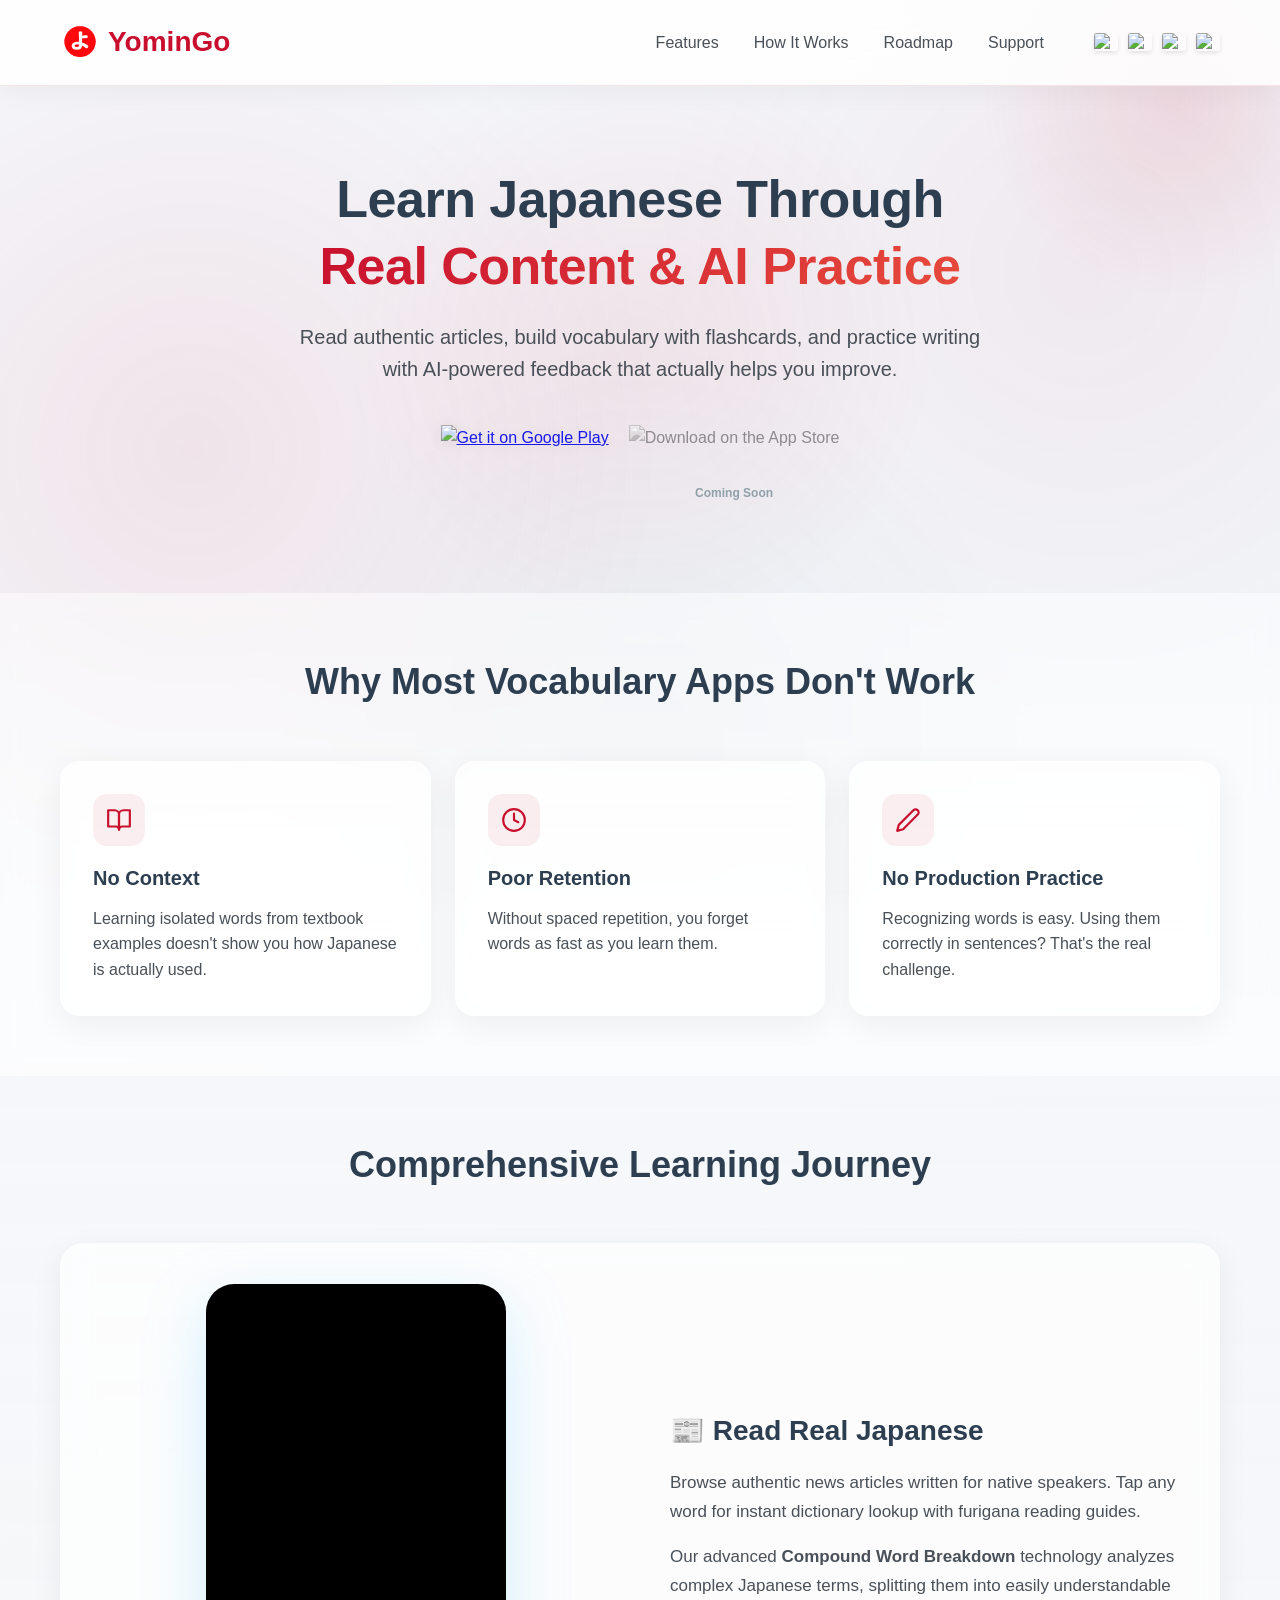
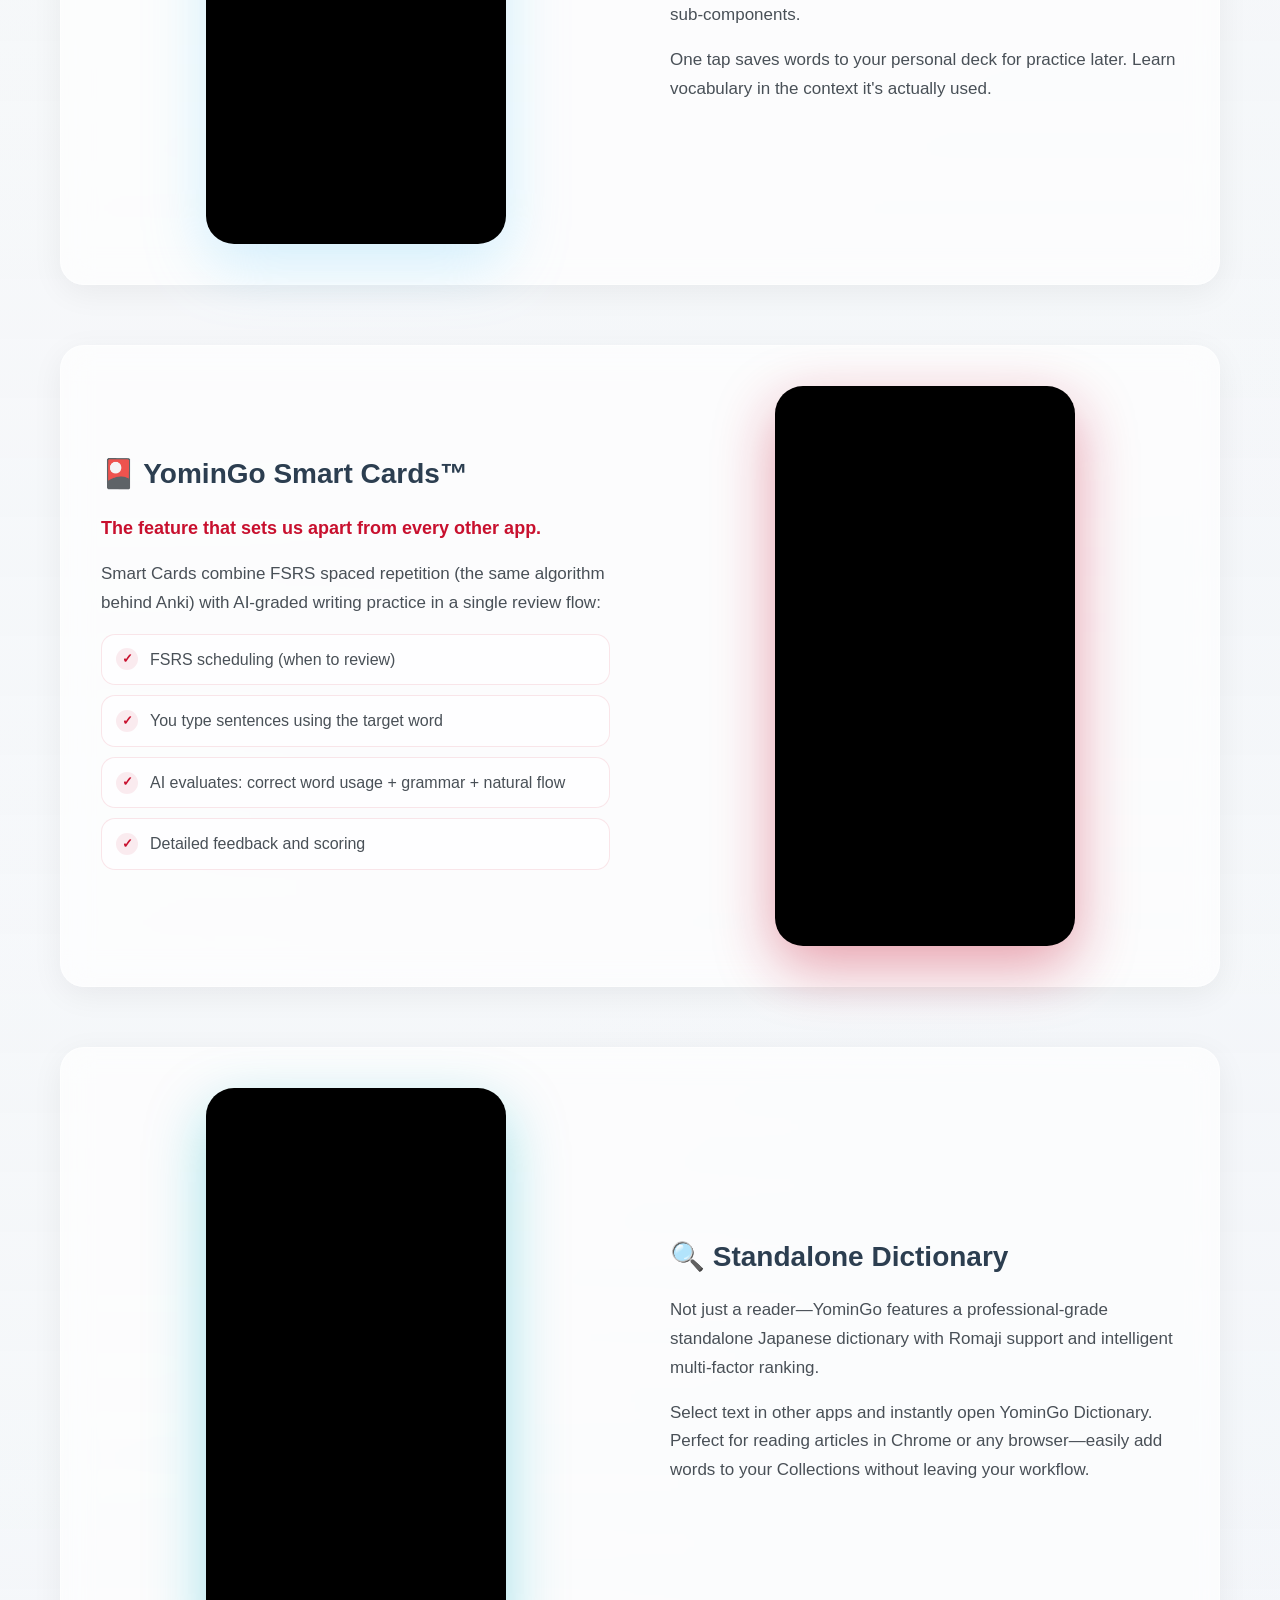
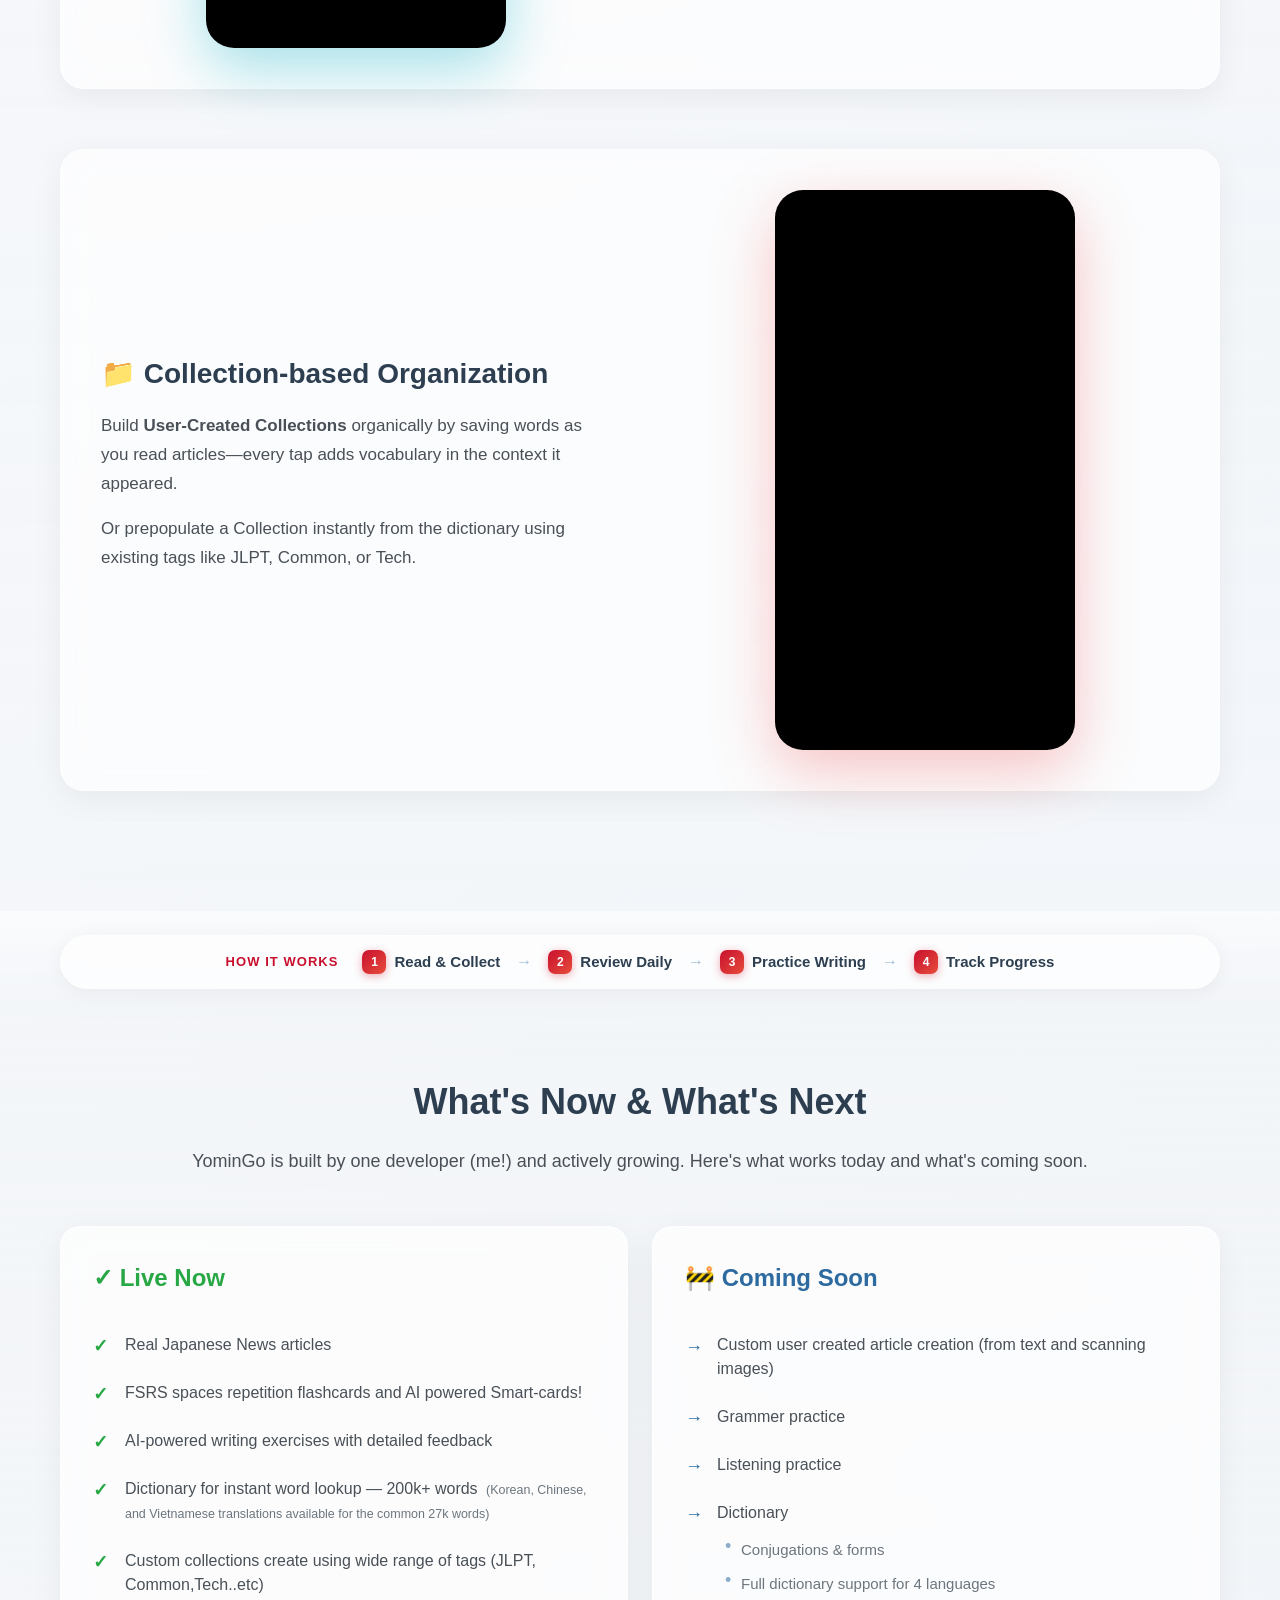
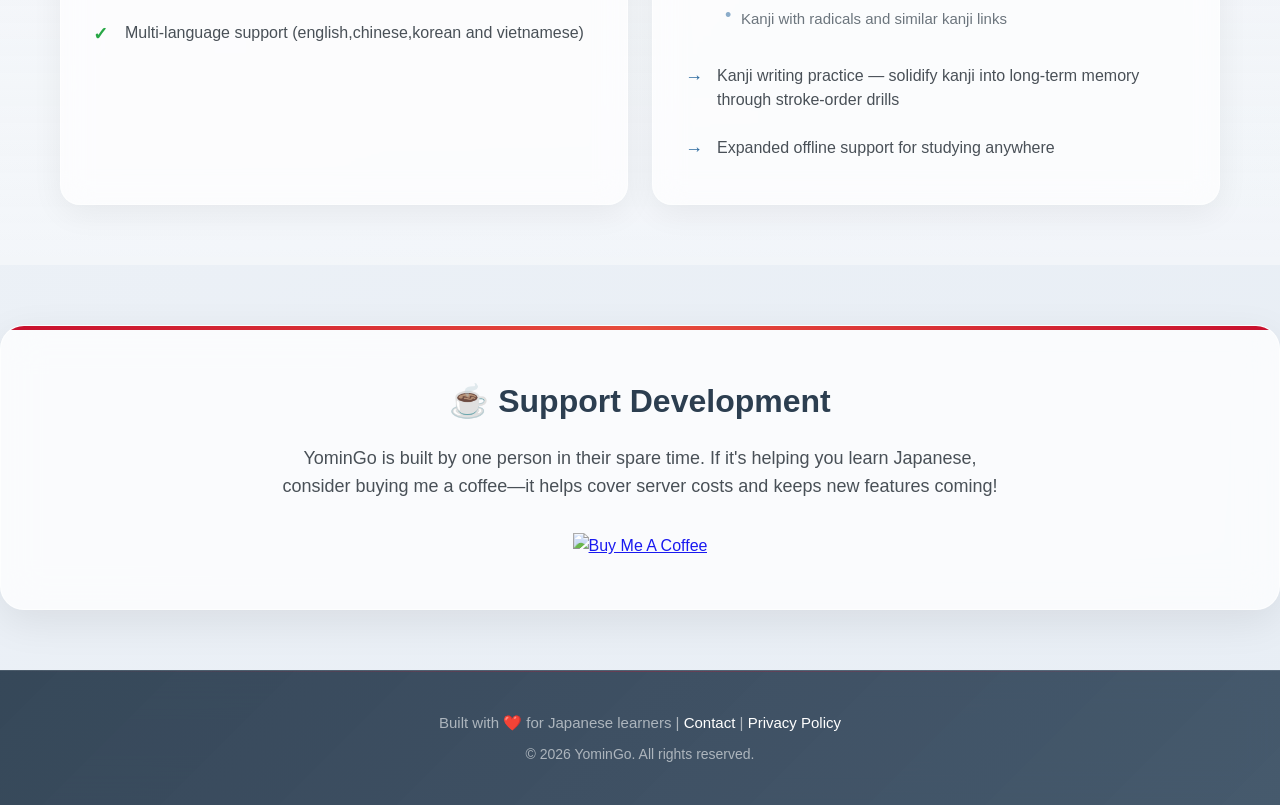
==== index.html @ 7153c64c "web site" ====
<!DOCTYPE html>
<html lang="en">

<head>
    <meta charset="UTF-8">
    <meta name="viewport" content="width=device-width, initial-scale=1.0">
    <title>YominGo - Learn Japanese Through Real Content & AI Practice</title>
    <link rel="stylesheet" href="styles.css">
</head>

<body>
    <!-- Header here -->
    <header>
        <div class="container">
            <div class="header-content">
                <div class="logo"><img src="assets/yomingo.png" alt="YominGo" class="logo-icon">YominGo</div>

                <!-- Mobile Menu Button -->
                <button class="mobile-menu-btn" aria-label="Toggle menu" onclick="toggleMobileMenu()">
                    <span class="hamburger-line"></span>
                    <span class="hamburger-line"></span>
                    <span class="hamburger-line"></span>
                </button>

                <ul class="nav-links" style="align-items: center;">
                    <li><a href="#features" data-i18n="nav_features">Features</a></li>
                    <li><a href="#how" data-i18n="nav_how">How It Works</a></li>
                    <li><a href="#roadmap" data-i18n="nav_roadmap">Roadmap</a></li>
                    <li><a href="#support" data-i18n="nav_support">Support</a></li>
                    <li class="lang-icons" style="display: flex; gap: 10px; align-items: center; margin-left: 15px;">
                        <img src="https://flagcdn.com/w40/us.png" alt="English" title="English" onclick="changeLanguage('en')" style="width: 24px; height: 18px; cursor: pointer; border-radius: 3px; box-shadow: 0 2px 4px rgba(0,0,0,0.1); transition: transform 0.2s;" onmouseover="this.style.transform='scale(1.1)'" onmouseout="this.style.transform='scale(1)'">
                        <img src="https://flagcdn.com/w40/kr.png" alt="Korean" title="한국어" onclick="changeLanguage('ko')" style="width: 24px; height: 18px; cursor: pointer; border-radius: 3px; box-shadow: 0 2px 4px rgba(0,0,0,0.1); transition: transform 0.2s;" onmouseover="this.style.transform='scale(1.1)'" onmouseout="this.style.transform='scale(1)'">
                        <img src="https://flagcdn.com/w40/cn.png" alt="Chinese" title="中文" onclick="changeLanguage('zh')" style="width: 24px; height: 18px; cursor: pointer; border-radius: 3px; box-shadow: 0 2px 4px rgba(0,0,0,0.1); transition: transform 0.2s;" onmouseover="this.style.transform='scale(1.1)'" onmouseout="this.style.transform='scale(1)'">
                        <img src="https://flagcdn.com/w40/vn.png" alt="Vietnamese" title="Tiếng Việt" onclick="changeLanguage('vi')" style="width: 24px; height: 18px; cursor: pointer; border-radius: 3px; box-shadow: 0 2px 4px rgba(0,0,0,0.1); transition: transform 0.2s;" onmouseover="this.style.transform='scale(1.1)'" onmouseout="this.style.transform='scale(1)'">
                    </li>
                </ul>
            </div>
        </div>
    </header>

    <!-- Hero Section -->
    <section class="hero">
        <div class="container">
            <h1 data-i18n="hero_title">Learn Japanese Through<br><span class="highlight">Real Content & AI Practice</span></h1>
            <p data-i18n="hero_subtitle">Read authentic articles, build vocabulary with flashcards, and practice writing with AI-powered feedback
                that actually helps you improve.</p>

            <div class="cta-buttons">
                <a href="#" target="_blank">
                    <img src="https://upload.wikimedia.org/wikipedia/commons/7/78/Google_Play_Store_badge_EN.svg"
                        alt="Get it on Google Play" class="store-badge">
                </a>
                <div
                    style="display: flex; flex-direction: column; align-items: center; opacity: 0.6; cursor: not-allowed;">
                    <img src="https://developer.apple.com/assets/elements/badges/download-on-the-app-store.svg"
                        alt="Download on the App Store" class="store-badge"
                        style="pointer-events: none; filter: grayscale(100%); margin-bottom: 4px;">
                    <span style="font-size: 12px; font-weight: 600; color: #546e7a;" data-i18n="coming_soon">Coming Soon</span>
                </div>
            </div>
        </div>
    </section>

    <!-- Problem Section -->
    <section class="problem-section">
        <div class="container">
            <h2 data-i18n="problem_title">Why Most Vocabulary Apps Don't Work</h2>
            <div class="problem-cards">
                <div class="problem-card">
                    <div class="icon">
                        <!-- Open book -->
                        <svg xmlns="http://www.w3.org/2000/svg" viewBox="0 0 24 24" fill="none" stroke="currentColor" stroke-width="2" stroke-linecap="round" stroke-linejoin="round">
                            <path d="M2 3h6a4 4 0 0 1 4 4v14a3 3 0 0 0-3-3H2z"/>
                            <path d="M22 3h-6a4 4 0 0 0-4 4v14a3 3 0 0 1 3-3h7z"/>
                        </svg>
                    </div>
                    <h3 data-i18n="prob_context_title">No Context</h3>
                    <p data-i18n="prob_context_desc">Learning isolated words from textbook examples doesn't show you how Japanese is actually used.
                    </p>
                </div>
                <div class="problem-card">
                    <div class="icon">
                        <!-- Clock -->
                        <svg xmlns="http://www.w3.org/2000/svg" viewBox="0 0 24 24" fill="none" stroke="currentColor" stroke-width="2" stroke-linecap="round" stroke-linejoin="round">
                            <circle cx="12" cy="12" r="10"/>
                            <polyline points="12 6 12 12 16 14"/>
                        </svg>
                    </div>
                    <h3 data-i18n="prob_retention_title">Poor Retention</h3>
                    <p data-i18n="prob_retention_desc">Without spaced repetition, you forget words as fast as you learn them.</p>
                </div>
                <div class="problem-card">
                    <div class="icon">
                        <!-- Pencil -->
                        <svg xmlns="http://www.w3.org/2000/svg" viewBox="0 0 24 24" fill="none" stroke="currentColor" stroke-width="2" stroke-linecap="round" stroke-linejoin="round">
                            <path d="M17 3a2.828 2.828 0 1 1 4 4L7.5 20.5 2 22l1.5-5.5L17 3z"/>
                        </svg>
                    </div>
                    <h3 data-i18n="prob_practice_title">No Production Practice</h3>
                    <p data-i18n="prob_practice_desc">Recognizing words is easy. Using them correctly in sentences? That's the real challenge.</p>
                </div>
            </div>
        </div>
    </section>

    <!-- Features Section -->
    <section class="features" id="features">
        <div class="container">
            <h2 data-i18n="journey_title">Comprehensive Learning Journey</h2>

            <div class="feature-item">
                <div class="feature-content">
                    <h3 data-i18n="feat_read_title">Read Real Japanese</h3>
                    <p data-i18n="feat_read_p1">Browse authentic news articles written for native speakers. Tap any word for instant dictionary
                        lookup with furigana reading guides.</p>
                    <p data-i18n="feat_read_p2">Our advanced <strong>Compound Word Breakdown</strong> technology analyzes complex Japanese terms,
                        splitting them into easily understandable sub-components.</p>
                    <p data-i18n="feat_read_p3">One tap saves words to your personal deck for practice later. Learn vocabulary in the context
                        it's actually used.</p>
                </div>
                <div class="feature-visual feature-video read">
                    <video loop muted playsinline preload="metadata"
                        aria-label="Article reader with word lookup">
                        <source src="assets/article_screen.mp4" type="video/mp4">
                    </video>
                </div>
            </div>

            <div class="feature-item">
                <div class="feature-content">
                    <h3 data-i18n="smart_title">🎴 YominGo Smart Cards™</h3>
                    <p class="smart-tagline" data-i18n="smart_tagline">The feature that sets us apart from every other app.</p>
                    <p data-i18n="smart_intro">Smart Cards combine FSRS spaced repetition with AI-graded writing practice in a single review flow:</p>
                    <ul class="smart-bullets">
                        <li data-i18n="smart_step1">FSRS scheduling (when to review)</li>
                        <li data-i18n="smart_step2">You type sentences using the target word</li>
                        <li data-i18n="smart_step3">AI evaluates: correct word usage + grammar + natural flow</li>
                        <li data-i18n="smart_step4">Detailed feedback and scoring</li>
                    </ul>
                </div>
                <div class="feature-visual feature-video smart">
                    <video loop muted playsinline preload="metadata"
                        aria-label="Smart Cards AI evaluation">
                        <source src="assets/smart-cards.mp4" type="video/mp4">
                    </video>
                </div>
            </div>

            <div class="feature-item">
                <div class="feature-content">
                    <h3 data-i18n="feat_dict_title">Standalone Dictionary</h3>
                    <p data-i18n="feat_dict_p1">Not just a reader—YominGo features a professional-grade standalone Japanese dictionary with
                        Romaji support and intelligent multi-factor ranking.</p>
                    <p data-i18n="feat_dict_p2">Select text in other apps and instantly open YominGo Dictionary. Perfect for reading articles in Chrome or any browser—easily add words to your Collections without leaving your workflow.</p>
                </div>
                <div class="feature-visual feature-video dict">
                    <video loop muted playsinline preload="metadata"
                        aria-label="Standalone dictionary in action">
                        <source src="assets/dictionary.mp4" type="video/mp4">
                    </video>
                </div>
            </div>

            <div class="feature-item">
                <div class="feature-content">
                    <h3 data-i18n="feat_coll_title">Collection-based Organization</h3>
                    <p data-i18n="feat_coll_p1">Build <strong>User-Created Collections</strong> organically by saving words as you read articles—every tap adds vocabulary in the context it appeared.</p>
                    <p data-i18n="feat_coll_p2">Or prepopulate a Collection instantly from the dictionary using existing tags like JLPT, Common, or Tech.</p>
                </div>
                <div class="feature-visual feature-video coll">
                    <video loop muted playsinline preload="metadata"
                        aria-label="Building user collections">
                        <source src="assets/collection.mp4" type="video/mp4">
                    </video>
                </div>
            </div>
        </div>
    </section>

    <!-- How It Works -->
    <section class="how-it-works" id="how">
        <div class="container">
            <div class="steps-strip">
                <span class="strip-label" data-i18n="how_title">How It Works</span>
                <div class="step-strip-item">
                    <span class="step-num">1</span>
                    <span data-i18n="step1_title">Read & Collect</span>
                </div>
                <span class="step-arrow">→</span>
                <div class="step-strip-item">
                    <span class="step-num">2</span>
                    <span data-i18n="step2_title">Review Daily</span>
                </div>
                <span class="step-arrow">→</span>
                <div class="step-strip-item">
                    <span class="step-num">3</span>
                    <span data-i18n="step3_title">Practice Writing</span>
                </div>
                <span class="step-arrow">→</span>
                <div class="step-strip-item">
                    <span class="step-num">4</span>
                    <span data-i18n="step4_title">Track Progress</span>
                </div>
            </div>
        </div>
    </section>

    <!-- Roadmap -->
    <section class="roadmap" id="roadmap">
        <div class="container">
            <h2 data-i18n="road_title">What's Now & What's Next</h2>
            <p class="roadmap-intro" data-i18n="road_subtitle">YominGo is built by one developer (me!) and actively growing. Here's what works
                today and what's coming soon.</p>

            <div class="roadmap-grid">
                <div class="roadmap-column live">
                    <h3 data-i18n="live_now">✓ Live Now</h3>
                    <ul class="roadmap-list">
                        <li data-i18n="live_1">Real Japanese News articles</li>
                        <li data-i18n="live_2">FSRS spaces repetition flashcards and AI powered Smart-cards!</li>
                        <li data-i18n="live_3">AI-powered writing exercises with detailed feedback</li>
                        <li data-i18n="live_4">Dictionary for instant word lookup — 200k+ words <small class="dict-note">(Korean, Chinese, and Vietnamese translations available for the common 27k words)</small></li>
                        <li data-i18n="live_5">Custom collections create using wide range of tags (JLPT, Common,Tech..etc)</li>
                        <li data-i18n="live_6">Multi-language support (english,chinese,korean and vietnamese)</li>
                    </ul>
                </div>

                <div class="roadmap-column soon">
                    <h3 data-i18n="coming_soon_col">🚧 Coming Soon</h3>
                    <ul class="roadmap-list">
                        <li data-i18n="soon_2">Custom user created article creation (from text and scanning images)</li>
                        <li data-i18n="soon_3">Grammer practice</li>
                        <li data-i18n="soon_4">Listening practice</li>
                        <li>
                            <span data-i18n="soon_dict_title">Dictionary</span>
                            <ul class="roadmap-sublist">
                                <li data-i18n="soon_dict_1">Conjugations &amp; forms</li>
                                <li data-i18n="soon_dict_2">Full dictionary support for 4 languages</li>
                                <li data-i18n="soon_dict_3">Kanji with radicals and similar kanji links</li>
                            </ul>
                        </li>
                        <li data-i18n="soon_kanji">Kanji writing practice — solidify kanji into long-term memory through stroke-order drills</li>
                        <li data-i18n="soon_1">Expanded offline support for studying anywhere</li>
                    </ul>
                </div>
            </div>
        </div>
    </section>

    <!-- Support Section -->
    <section class="support" id="support">
        <div class="container">
            <h2 data-i18n="support_title">Support Development</h2>
            <p data-i18n="support_desc">YominGo is built by one person in their spare time. If it's helping you learn Japanese,<br>consider
                buying me a coffee—it helps cover server costs and keeps new features coming!</p>
            <a href="https://buymeacoffee.com/yomingo" target="_blank"
                style="display: inline-block; opacity: 0.9; transition: opacity 0.2s;"
                onmouseover="this.style.opacity='1';"
                onmouseout="this.style.opacity='0.9';">
                <img src="https://cdn.buymeacoffee.com/buttons/v2/default-yellow.png" alt="Buy Me A Coffee"
                    style="height: 50px !important; width: auto !important;">
            </a>
        </div>
    </section>

    <!-- Footer -->
    <footer>
        <div class="container">
            <p><span data-i18n="footer_built">Built for Japanese learners</span> | <a href="mailto:yomingo.labs@gmail.com" data-i18n="footer_contact">Contact</a> | <a
                    href="privacy.html" data-i18n="footer_privacy">Privacy Policy</a></p>
            <p style="margin-top: 8px; font-size: 14px;">© 2026 YominGo. All rights reserved.</p>
        </div>
    </footer>

    <script src="script.js"></script>
    <script src="lang.js"></script>
</body>

</html>
---- styles.css ----
* {
            margin: 0;
            padding: 0;
            box-sizing: border-box;
        }
        
        body {
            font-family: 'Inter', -apple-system, BlinkMacSystemFont, 'Segoe UI', Roboto, Oxygen, Ubuntu, Cantarell, sans-serif;
            line-height: 1.6;
            color: #2c3e50;
            background: linear-gradient(135deg, #f5f7fa 0%, #e8eef5 100%);
            overflow-x: hidden;
        }
        
        /* Modern Glassmorphism Background */
        body::before {
            content: '';
            position: fixed;
            top: 0;
            left: 0;
            width: 100%;
            height: 100%;
            background:
                radial-gradient(circle at 15% 50%, rgba(200, 16, 46, 0.08) 0%, transparent 40%),
                radial-gradient(circle at 85% 30%, rgba(200, 16, 46, 0.05) 0%, transparent 35%),
                radial-gradient(circle at 50% 80%, rgba(44, 62, 80, 0.05) 0%, transparent 40%);
            z-index: -1;
            pointer-events: none;
        }

        /* Floating orbs for modern effect */
        body::after {
            content: '';
            position: fixed;
            width: 400px;
            height: 400px;
            background: radial-gradient(circle, rgba(200, 16, 46, 0.1) 0%, transparent 70%);
            border-radius: 50%;
            top: -100px;
            right: -100px;
            z-index: -1;
            animation: float 8s ease-in-out infinite;
        }

        @keyframes float {
            0%, 100% { transform: translate(0, 0) scale(1); }
            50% { transform: translate(-30px, 30px) scale(1.1); }
        }
        
        .container {
            max-width: 1200px;
            margin: 0 auto;
            padding: 0 20px;
            position: relative;
            z-index: 1;
        }
        
        /* Header - Modern Glassmorphism */
        header {
            padding: 20px 0;
            background: rgba(255, 255, 255, 0.85);
            backdrop-filter: blur(20px);
            -webkit-backdrop-filter: blur(20px);
            border-bottom: 1px solid rgba(200, 16, 46, 0.1);
            position: sticky;
            top: 0;
            z-index: 100;
            box-shadow: 0 4px 30px rgba(0, 0, 0, 0.05);
        }
        
        .header-content {
            display: flex;
            justify-content: space-between;
            align-items: center;
        }
        
        .logo {
            font-size: 28px;
            font-weight: 700;
            color: #c8102e; /* Japanese-inspired deep red */
            position: relative;
            display: flex;
            align-items: center;
            gap: 8px;
        }

        .logo-icon {
            height: 40px;
            width: auto;
            display: block;
            object-fit: contain;
        }
        
        .nav-links {
            display: flex;
            gap: 35px;
            list-style: none;
        }

        /* Mobile Menu Button */
        .mobile-menu-btn {
            display: none;
            flex-direction: column;
            justify-content: space-between;
            width: 30px;
            height: 24px;
            background: none;
            border: none;
            cursor: pointer;
            padding: 0;
            z-index: 101;
        }

        .hamburger-line {
            width: 100%;
            height: 2px;
            background: linear-gradient(90deg, #2c3e50, #c8102e);
            transition: all 0.3s ease;
            transform-origin: center;
            border-radius: 2px;
        }

        .mobile-menu-btn:hover .hamburger-line {
            background: linear-gradient(90deg, #c8102e, #e74c3c);
        }

        /* Mobile menu button active state (X animation) */
        .mobile-menu-btn.active .hamburger-line:nth-child(1) {
            transform: rotate(45deg) translate(5px, 6px);
        }

        .mobile-menu-btn.active .hamburger-line:nth-child(2) {
            opacity: 0;
        }

        .mobile-menu-btn.active .hamburger-line:nth-child(3) {
            transform: rotate(-45deg) translate(5px, -6px);
        }
        
        .nav-links a {
            text-decoration: none;
            color: #495057;
            font-weight: 500;
            transition: all 0.3s ease;
            position: relative;
        }

        .nav-links a::after {
            content: '';
            position: absolute;
            bottom: -4px;
            left: 0;
            width: 0;
            height: 2px;
            background: linear-gradient(90deg, #c8102e, #e74c3c);
            transition: width 0.3s ease;
        }

        .nav-links a:hover {
            color: #c8102e;
        }

        .nav-links a:hover::after {
            width: 100%;
        }
        
        /* Hero Section - Modern Glassmorphism */
        .hero {
            padding: 80px 0 60px;
            text-align: center;
            position: relative;
        }

        .hero::before {
            content: '';
            position: absolute;
            top: 50%;
            left: 50%;
            transform: translate(-50%, -50%);
            width: 600px;
            height: 600px;
            background: radial-gradient(circle, rgba(200, 16, 46, 0.08) 0%, transparent 70%);
            border-radius: 50%;
            z-index: -1;
            animation: pulse 4s ease-in-out infinite;
        }

        @keyframes pulse {
            0%, 100% { transform: translate(-50%, -50%) scale(1); opacity: 0.5; }
            50% { transform: translate(-50%, -50%) scale(1.1); opacity: 0.8; }
        }

        .hero h1 {
            font-size: 52px;
            margin-bottom: 20px;
            color: #2c3e50;
            line-height: 1.3;
            font-weight: 700;
            letter-spacing: -0.5px;
        }

        .hero .highlight {
            background: linear-gradient(135deg, #c8102e 0%, #e74c3c 100%);
            -webkit-background-clip: text;
            -webkit-text-fill-color: transparent;
            background-clip: text;
            font-weight: 700;
            position: relative;
            display: inline-block;
        }

        .hero .highlight::before {
            content: '';
            position: absolute;
            bottom: -5px;
            left: 0;
            width: 100%;
            height: 3px;
            background: linear-gradient(90deg, #c8102e, #e74c3c, #c8102e);
            border-radius: 2px;
            transform: scaleX(0);
            transition: transform 0.3s ease;
        }

        .hero:hover .highlight::before {
            transform: scaleX(1);
        }

        .hero p {
            font-size: 20px;
            color: #495057;
            margin-bottom: 40px;
            max-width: 700px;
            margin-left: auto;
            margin-right: auto;
            line-height: 1.6;
        }

        .cta-buttons {
            display: flex;
            gap: 20px;
            justify-content: center;
            flex-wrap: wrap;
            margin-bottom: 30px;
        }

        .store-badge {
            height: 55px;
            cursor: pointer;
            opacity: 0.9;
            transition: all 0.3s ease;
            filter: drop-shadow(0 2px 8px rgba(0, 0, 0, 0.1));
            position: relative;
        }

        .store-badge::before {
            content: '';
            position: absolute;
            top: -5px;
            left: -5px;
            right: -5px;
            bottom: -5px;
            border-radius: 12px;
            background: linear-gradient(135deg, rgba(200, 16, 46, 0.1), transparent);
            opacity: 0;
            transition: opacity 0.3s ease;
        }

        .store-badge:hover {
            opacity: 1;
            transform: translateY(-4px);
            filter: drop-shadow(0 8px 20px rgba(200, 16, 46, 0.2));
        }

        .store-badge:hover::before {
            opacity: 1;
        }
        
        /* Modern Glass Card Style */
        .glass-card {
            background: rgba(255, 255, 255, 0.7);
            backdrop-filter: blur(10px);
            -webkit-backdrop-filter: blur(10px);
            border: 1px solid rgba(255, 255, 255, 0.3);
            border-radius: 16px;
            padding: 40px;
            transition: all 0.3s ease;
            box-shadow: 0 8px 32px rgba(0, 0, 0, 0.08);
        }

        .glass-card:hover {
            background: rgba(255, 255, 255, 0.85);
            border-color: rgba(200, 16, 46, 0.2);
            transform: translateY(-4px);
            box-shadow: 0 12px 40px rgba(200, 16, 46, 0.15);
        }

        /* Problem Section - Modern Glassmorphism */
        .problem-section {
            padding: 60px 0;
            background: linear-gradient(180deg, rgba(255, 255, 255, 0.5) 0%, rgba(255, 255, 255, 0.7) 100%);
            backdrop-filter: blur(10px);
        }

        .problem-section h2 {
            text-align: center;
            font-size: 36px;
            margin-bottom: 50px;
            color: #2c3e50;
            font-weight: 700;
        }

        .problem-cards {
            display: grid;
            grid-template-columns: repeat(auto-fit, minmax(300px, 1fr));
            gap: 24px;
        }

        .problem-card {
            background: rgba(255, 255, 255, 0.6);
            backdrop-filter: blur(15px);
            -webkit-backdrop-filter: blur(15px);
            border: 1px solid rgba(255, 255, 255, 0.4);
            border-radius: 20px;
            padding: 32px;
            transition: all 0.3s ease;
            box-shadow: 0 8px 32px rgba(0, 0, 0, 0.06);
            position: relative;
            overflow: hidden;
        }

        .problem-card::before {
            content: '';
            position: absolute;
            top: 0;
            left: 0;
            right: 0;
            height: 3px;
            background: linear-gradient(90deg, #c8102e, #e74c3c, #c8102e);
            opacity: 0;
            transition: opacity 0.3s ease;
        }

        .problem-card:hover {
            background: rgba(255, 255, 255, 0.8);
            border-color: rgba(200, 16, 46, 0.3);
            transform: translateY(-8px) scale(1.02);
            box-shadow: 0 20px 60px rgba(200, 16, 46, 0.2);
        }

        .problem-card:hover::before {
            opacity: 1;
        }

        .problem-card .icon {
            width: 52px;
            height: 52px;
            margin-bottom: 16px;
            display: flex;
            align-items: center;
            justify-content: center;
            background: rgba(200, 16, 46, 0.07);
            border-radius: 14px;
            transition: all 0.3s ease;
        }

        .problem-card .icon svg {
            width: 26px;
            height: 26px;
            color: #c8102e;
        }

        .problem-card:hover .icon {
            transform: scale(1.1) rotate(5deg);
            background: rgba(200, 16, 46, 0.13);
        }
        
        .problem-card h3 {
            font-size: 20px;
            margin-bottom: 12px;
            color: #2c3e50;
            font-weight: 600;
        }

        .problem-card p {
            color: #495057;
            line-height: 1.6;
            font-size: 16px;
        }
        
        /* Features Section - Modern Glassmorphism */
        .features {
            padding: 60px 0;
            background: linear-gradient(180deg, rgba(248, 249, 250, 0.6) 0%, rgba(255, 255, 255, 0.4) 100%);
        }

        .features h2 {
            text-align: center;
            font-size: 36px;
            margin-bottom: 50px;
            color: #2c3e50;
            font-weight: 700;
        }

        .feature-item {
            display: grid;
            grid-template-columns: 1fr 1fr;
            gap: 60px;
            margin-bottom: 60px;
            align-items: center;
            background: rgba(255, 255, 255, 0.65);
            backdrop-filter: blur(15px);
            -webkit-backdrop-filter: blur(15px);
            border: 1px solid rgba(255, 255, 255, 0.5);
            border-radius: 24px;
            padding: 40px;
            transition: all 0.4s ease;
            box-shadow: 0 8px 32px rgba(0, 0, 0, 0.06);
        }

        .feature-item:hover {
            background: rgba(255, 255, 255, 0.85);
            border-color: rgba(200, 16, 46, 0.2);
            transform: translateY(-6px);
            box-shadow: 0 16px 48px rgba(200, 16, 46, 0.15);
        }

        .smart-tagline {
            font-size: 18px !important;
            font-weight: 600;
            color: #c8102e !important;
            margin-bottom: 16px !important;
        }

        .smart-bullets {
            list-style: none;
            margin: 16px 0 0 0;
            padding: 0;
        }

        .smart-bullets li {
            position: relative;
            padding: 12px 16px 12px 48px;
            margin-bottom: 10px;
            background: rgba(255, 255, 255, 0.6);
            border: 1px solid rgba(200, 16, 46, 0.1);
            border-radius: 14px;
            color: #495057;
            font-size: 16px;
            line-height: 1.6;
            transition: transform 0.2s ease, box-shadow 0.2s ease, border-color 0.2s ease;
        }

        .smart-bullets li::before {
            content: '✓';
            position: absolute;
            left: 14px;
            top: 50%;
            transform: translateY(-50%);
            width: 22px;
            height: 22px;
            background: rgba(200, 16, 46, 0.08);
            border-radius: 50%;
            color: #c8102e;
            font-size: 13px;
            font-weight: 700;
            display: flex;
            align-items: center;
            justify-content: center;
        }

        .smart-bullets li:hover {
            transform: translateX(2px);
            border-color: rgba(200, 16, 46, 0.2);
            box-shadow: 0 4px 12px rgba(0, 0, 0, 0.04);
        }

        .feature-item:nth-child(even) .feature-content {
            order: 2;
        }

        .feature-item:nth-child(even) .feature-visual {
            order: 1;
        }

        .feature-content h3 {
            font-size: 28px;
            margin-bottom: 16px;
            color: #2c3e50;
            font-weight: 700;
        }

        .feature-content p {
            color: #495057;
            font-size: 17px;
            line-height: 1.7;
            margin-bottom: 16px;
        }

        .feature-visual {
            background: linear-gradient(135deg, rgba(200, 16, 46, 0.05) 0%, rgba(200, 16, 46, 0.1) 100%);
            height: 350px;
            border-radius: 16px;
            display: flex;
            align-items: center;
            justify-content: center;
            color: #6c757d;
            font-size: 16px;
            text-align: center;
            padding: 24px;
            border: 1px solid rgba(200, 16, 46, 0.1);
            backdrop-filter: blur(10px);
            -webkit-backdrop-filter: blur(10px);
            position: relative;
            overflow: hidden;
        }

        .feature-visual::before {
            content: '';
            position: absolute;
            top: -50%;
            left: -50%;
            width: 200%;
            height: 200%;
            background: linear-gradient(
                45deg,
                transparent 40%,
                rgba(255, 255, 255, 0.3) 50%,
                transparent 60%
            );
            animation: shine 3s ease-in-out infinite;
        }

        @keyframes shine {
            0% { transform: translateX(-100%) translateY(-100%) rotate(45deg); }
            100% { transform: translateX(100%) translateY(100%) rotate(45deg); }
        }

        /* Feature videos — 720x1614 portrait phone mockups */
        .feature-visual.feature-video {
            background: none;
            border: none;
            backdrop-filter: none;
            -webkit-backdrop-filter: none;
            padding: 0;
            height: auto;
            display: flex;
            align-items: center;
            justify-content: center;
            overflow: visible;
        }

        .feature-visual.feature-video::before {
            display: none;
        }

        .feature-visual.feature-video video {
            width: auto;
            max-width: 100%;
            height: auto;
            max-height: 560px;
            aspect-ratio: 720 / 1430;
            object-fit: cover;
            object-position: center 45%;
            border-radius: 28px;
            background: #000;
            display: block;
        }

        .feature-visual.feature-video.read video {
            box-shadow: 0 20px 60px rgba(129, 212, 250, 0.35);
        }

        .feature-visual.feature-video.smart video {
            box-shadow: 0 20px 60px rgba(200, 16, 46, 0.4);
        }

        .feature-visual.feature-video.dict video {
            box-shadow: 0 20px 60px rgba(0, 172, 193, 0.35);
        }

        .feature-visual.feature-video.coll video {
            box-shadow: 0 20px 60px rgba(238, 90, 90, 0.35);
        }
        
        /* How It Works - compact strip */
        .how-it-works {
            padding: 24px 0;
            background: linear-gradient(180deg, rgba(255, 255, 255, 0.7) 0%, rgba(248, 249, 250, 0.5) 100%);
        }

        .steps-strip {
            display: flex;
            align-items: center;
            justify-content: center;
            flex-wrap: wrap;
            gap: 12px 16px;
            background: rgba(255, 255, 255, 0.7);
            backdrop-filter: blur(15px);
            -webkit-backdrop-filter: blur(15px);
            border: 1px solid rgba(255, 255, 255, 0.5);
            border-radius: 50px;
            padding: 14px 32px;
            box-shadow: 0 4px 20px rgba(0, 0, 0, 0.05);
        }

        .strip-label {
            font-size: 13px;
            font-weight: 700;
            text-transform: uppercase;
            letter-spacing: 0.08em;
            color: #c8102e;
            margin-right: 8px;
        }

        .step-strip-item {
            display: flex;
            align-items: center;
            gap: 8px;
            font-size: 15px;
            font-weight: 600;
            color: #2c3e50;
        }

        .step-num {
            width: 24px;
            height: 24px;
            background: linear-gradient(135deg, #c8102e 0%, #e74c3c 100%);
            color: #fff;
            border-radius: 7px;
            display: flex;
            align-items: center;
            justify-content: center;
            font-size: 12px;
            font-weight: 700;
            flex-shrink: 0;
            box-shadow: 0 2px 8px rgba(200, 16, 46, 0.35);
        }

        .step-arrow {
            color: rgba(45, 106, 159, 0.45);
            font-size: 16px;
            line-height: 1;
        }
        
        /* Roadmap - Modern Glassmorphism */
        .roadmap {
            padding: 60px 0;
            background: linear-gradient(180deg, rgba(248, 249, 250, 0.6) 0%, rgba(255, 255, 255, 0.4) 100%);
        }

        .roadmap h2 {
            text-align: center;
            font-size: 36px;
            margin-bottom: 16px;
            color: #2c3e50;
            font-weight: 700;
        }

        .roadmap-intro {
            text-align: center;
            color: #495057;
            margin-bottom: 50px;
            font-size: 18px;
            line-height: 1.6;
        }

        .roadmap-grid {
            display: grid;
            grid-template-columns: repeat(auto-fit, minmax(350px, 1fr));
            gap: 24px;
        }

        .roadmap-column {
            background: rgba(255, 255, 255, 0.7);
            backdrop-filter: blur(15px);
            -webkit-backdrop-filter: blur(15px);
            border: 1px solid rgba(255, 255, 255, 0.5);
            border-radius: 20px;
            padding: 32px;
            transition: all 0.3s ease;
            box-shadow: 0 8px 32px rgba(0, 0, 0, 0.06);
        }

        .roadmap-column:hover {
            background: rgba(255, 255, 255, 0.85);
            border-color: rgba(200, 16, 46, 0.3);
            transform: translateY(-6px);
            box-shadow: 0 16px 48px rgba(200, 16, 46, 0.15);
        }

        .roadmap-column h3 {
            font-size: 24px;
            margin-bottom: 24px;
            color: #2c3e50;
            font-weight: 700;
        }

        .roadmap-column.live h3 {
            color: #28a745;
        }

        .roadmap-column.soon h3 {
            color: #2d6a9f;
        }

        .roadmap-column.soon:hover {
            border-color: rgba(45, 106, 159, 0.3);
            box-shadow: 0 16px 48px rgba(45, 106, 159, 0.15);
        }
        
        .roadmap-list {
            list-style: none;
        }

        .roadmap-list > li {
            padding: 12px 0;
            padding-left: 32px;
            position: relative;
            color: #495057;
            line-height: 1.5;
            font-size: 16px;
        }

        .roadmap-list > li:before {
            content: "✓";
            position: absolute;
            left: 0;
            color: #28a745;
            font-weight: 700;
            font-size: 18px;
        }

        .roadmap-column.soon .roadmap-list > li:before {
            content: "→";
            color: #2d6a9f;
        }

        .roadmap-sublist {
            list-style: none;
            margin: 8px 0 4px;
            padding-left: 4px;
        }

        .roadmap-sublist li {
            padding: 6px 0 6px 20px;
            position: relative;
            color: #6c757d;
            line-height: 1.5;
            font-size: 15px;
        }

        .roadmap-sublist li:before {
            content: "•";
            position: absolute;
            left: 4px;
            top: 4px;
            color: rgba(45, 106, 159, 0.55);
            font-size: 18px;
            line-height: 1;
        }

        .dict-note {
            font-size: 0.78em;
            color: #6c757d;
            font-weight: 400;
            margin-left: 4px;
        }

        /* Support Section - Modern Glassmorphism */
        .support {
            background: rgba(255, 255, 255, 0.75);
            backdrop-filter: blur(20px);
            -webkit-backdrop-filter: blur(20px);
            border: 1px solid rgba(255, 255, 255, 0.6);
            border-radius: 24px;
            padding: 50px 40px;
            text-align: center;
            margin: 60px 0;
            box-shadow: 0 12px 40px rgba(0, 0, 0, 0.08);
            transition: all 0.3s ease;
            position: relative;
            overflow: hidden;
        }

        .support::before {
            content: '';
            position: absolute;
            top: 0;
            left: 0;
            right: 0;
            height: 4px;
            background: linear-gradient(90deg, #c8102e, #e74c3c, #c8102e);
        }

        .support:hover {
            transform: translateY(-4px);
            box-shadow: 0 16px 50px rgba(200, 16, 46, 0.15);
        }

        .support h2 {
            font-size: 32px;
            margin-bottom: 16px;
            color: #2c3e50;
            font-weight: 700;
        }

        .support p {
            font-size: 18px;
            margin-bottom: 32px;
            color: #495057;
            line-height: 1.6;
        }
        
        /* Footer - Modern Glassmorphism */
        footer {
            background: linear-gradient(135deg, rgba(44, 62, 80, 0.95) 0%, rgba(52, 73, 94, 0.9) 100%);
            backdrop-filter: blur(20px);
            -webkit-backdrop-filter: blur(20px);
            padding: 40px 0;
            text-align: center;
            border-top: 1px solid rgba(255, 255, 255, 0.1);
            position: relative;
        }

        footer::before {
            content: '';
            position: absolute;
            top: 0;
            left: 0;
            right: 0;
            height: 1px;
            background: linear-gradient(90deg, transparent, rgba(200, 16, 46, 0.3), transparent);
        }

        footer p {
            color: #adb5bd;
            line-height: 1.6;
            font-size: 15px;
        }

        footer a {
            color: #fff;
            text-decoration: none;
            transition: all 0.3s ease;
            position: relative;
        }

        footer a::after {
            content: '';
            position: absolute;
            bottom: -2px;
            left: 0;
            width: 0;
            height: 1px;
            background: #c8102e;
            transition: width 0.3s ease;
        }

        footer a:hover {
            color: #c8102e;
        }

        footer a:hover::after {
            width: 100%;
        }
        
        /* Responsive - clean mobile experience */
        @media (max-width: 768px) {
            .hero h1 {
                font-size: 36px;
            }

            .hero p {
                font-size: 17px;
            }

            .feature-item {
                grid-template-columns: 1fr;
                gap: 32px;
                padding: 24px;
            }

            .feature-item:nth-child(even) .feature-content,
            .feature-item:nth-child(even) .feature-visual {
                order: 0;
            }

            .feature-visual.feature-video video {
                max-height: 70vh;
                max-width: 280px;
            }

            /* Mobile Menu Styles */
            .mobile-menu-btn {
                display: flex;
            }

            .nav-links {
                display: none;
                position: fixed;
                top: 0;
                left: 0;
                width: 100%;
                height: 100vh;
                background: rgba(255, 255, 255, 0.9);
                backdrop-filter: blur(25px);
                -webkit-backdrop-filter: blur(25px);
                flex-direction: column;
                justify-content: center;
                align-items: center;
                gap: 30px;
                padding: 80px 20px;
                z-index: 100;
                opacity: 0;
                visibility: hidden;
                transition: all 0.3s ease;
            }

            .nav-links.active {
                display: flex;
                opacity: 1;
                visibility: visible;
            }

            .nav-links li {
                opacity: 0;
                transform: translateY(20px);
                transition: all 0.3s ease;
            }

            .nav-links.active li {
                opacity: 1;
                transform: translateY(0);
            }

            .nav-links.active li:nth-child(1) { transition-delay: 0.1s; }
            .nav-links.active li:nth-child(2) { transition-delay: 0.2s; }
            .nav-links.active li:nth-child(3) { transition-delay: 0.3s; }
            .nav-links.active li:nth-child(4) { transition-delay: 0.4s; }
            .nav-links.active li:nth-child(5) { transition-delay: 0.5s; }

            .nav-links a {
                font-size: 24px;
                color: #2c3e50;
                font-weight: 600;
            }

            .nav-links a:hover {
                color: #c8102e;
                transform: scale(1.05);
            }

            .lang-icons {
                margin-left: 0 !important;
                margin-top: 20px;
            }

            .lang-icons img {
                width: 32px;
                height: 24px;
            }

            .problem-section h2,
            .features h2,
            .how-it-works h2,
            .roadmap h2 {
                font-size: 28px;
            }
        }
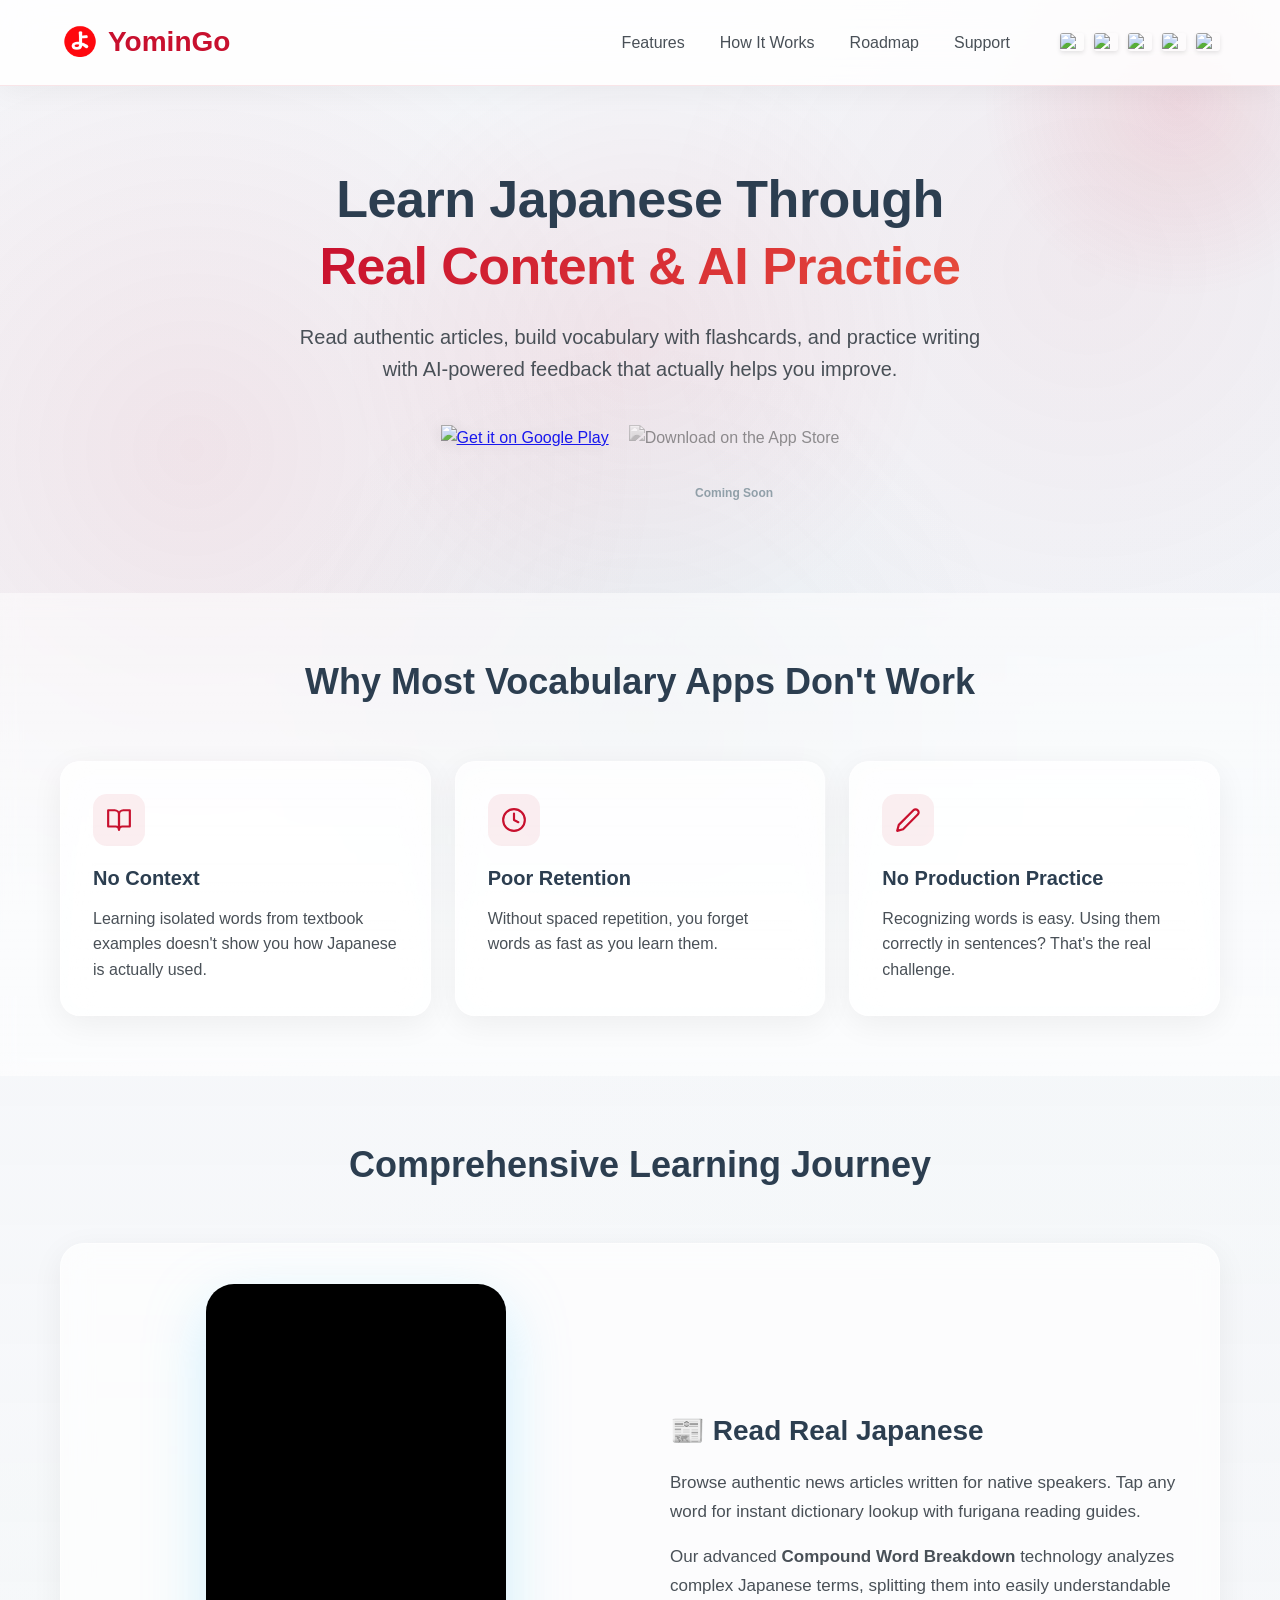
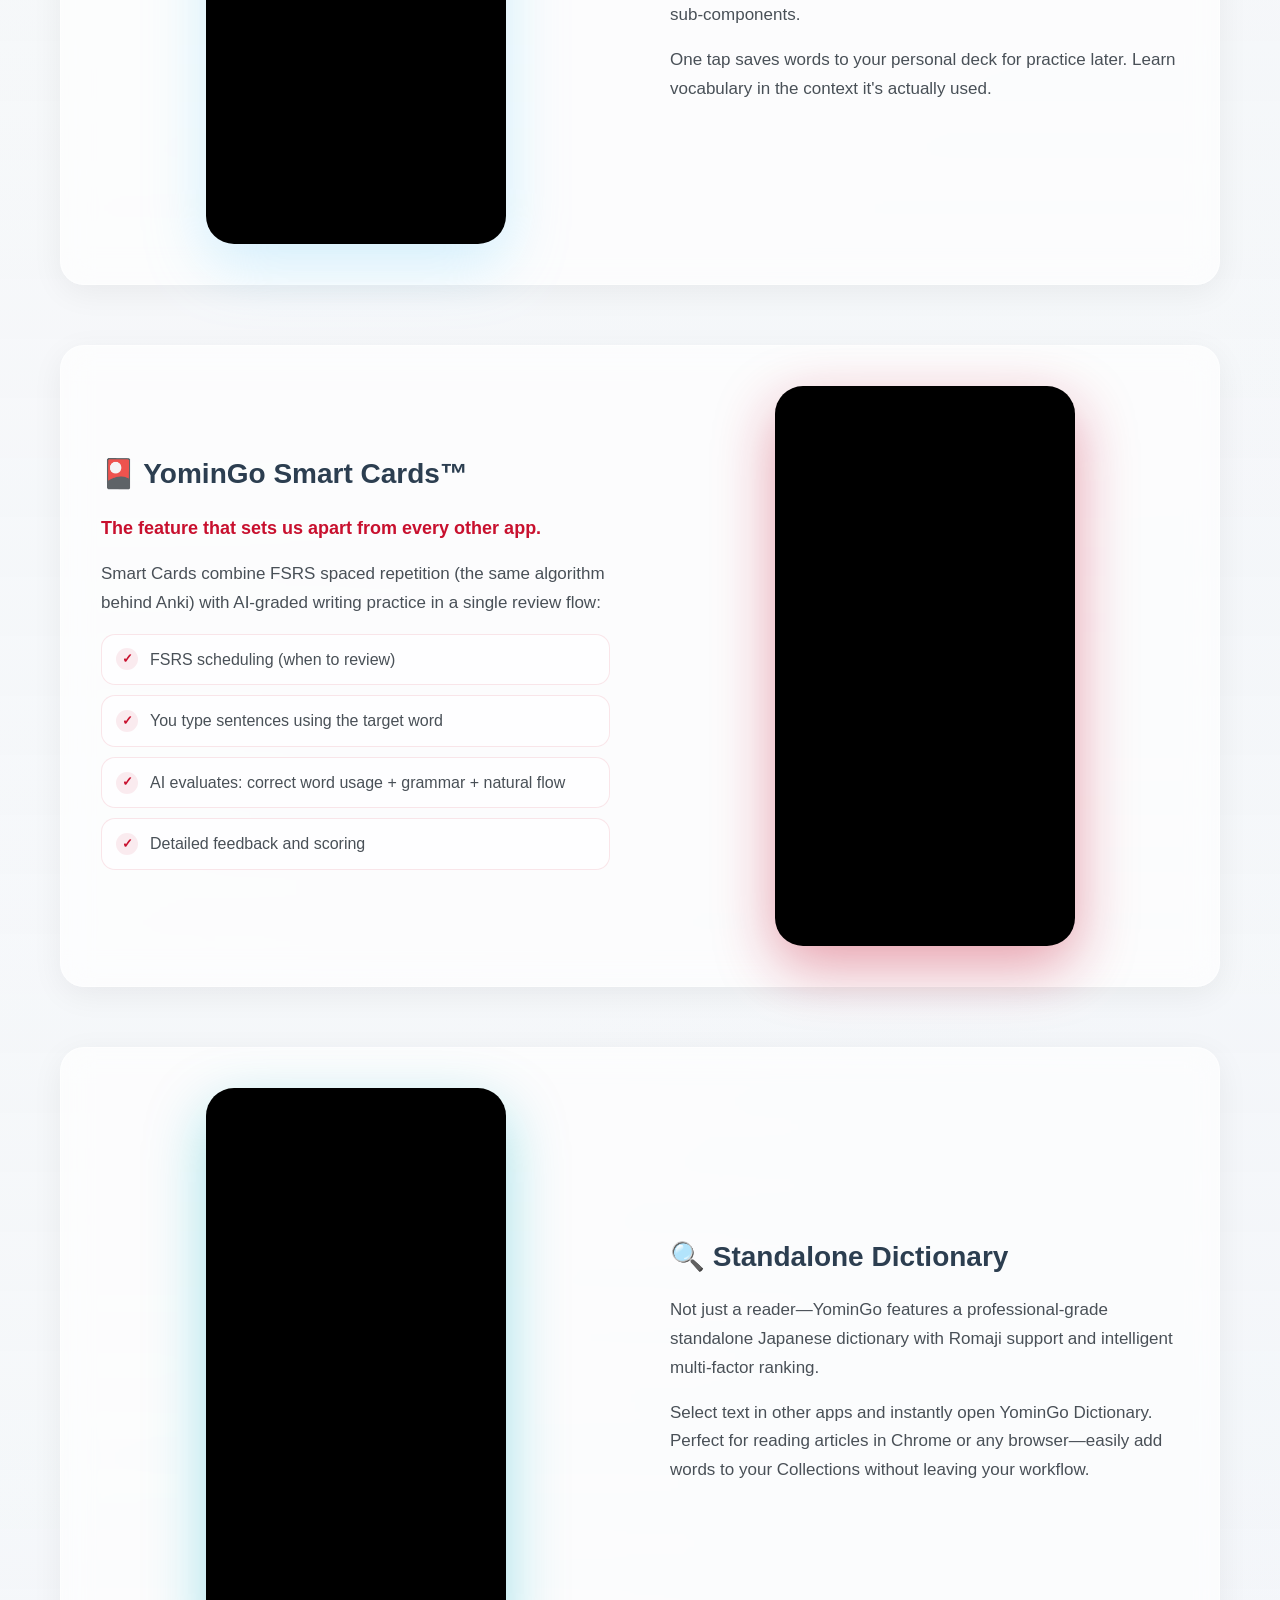
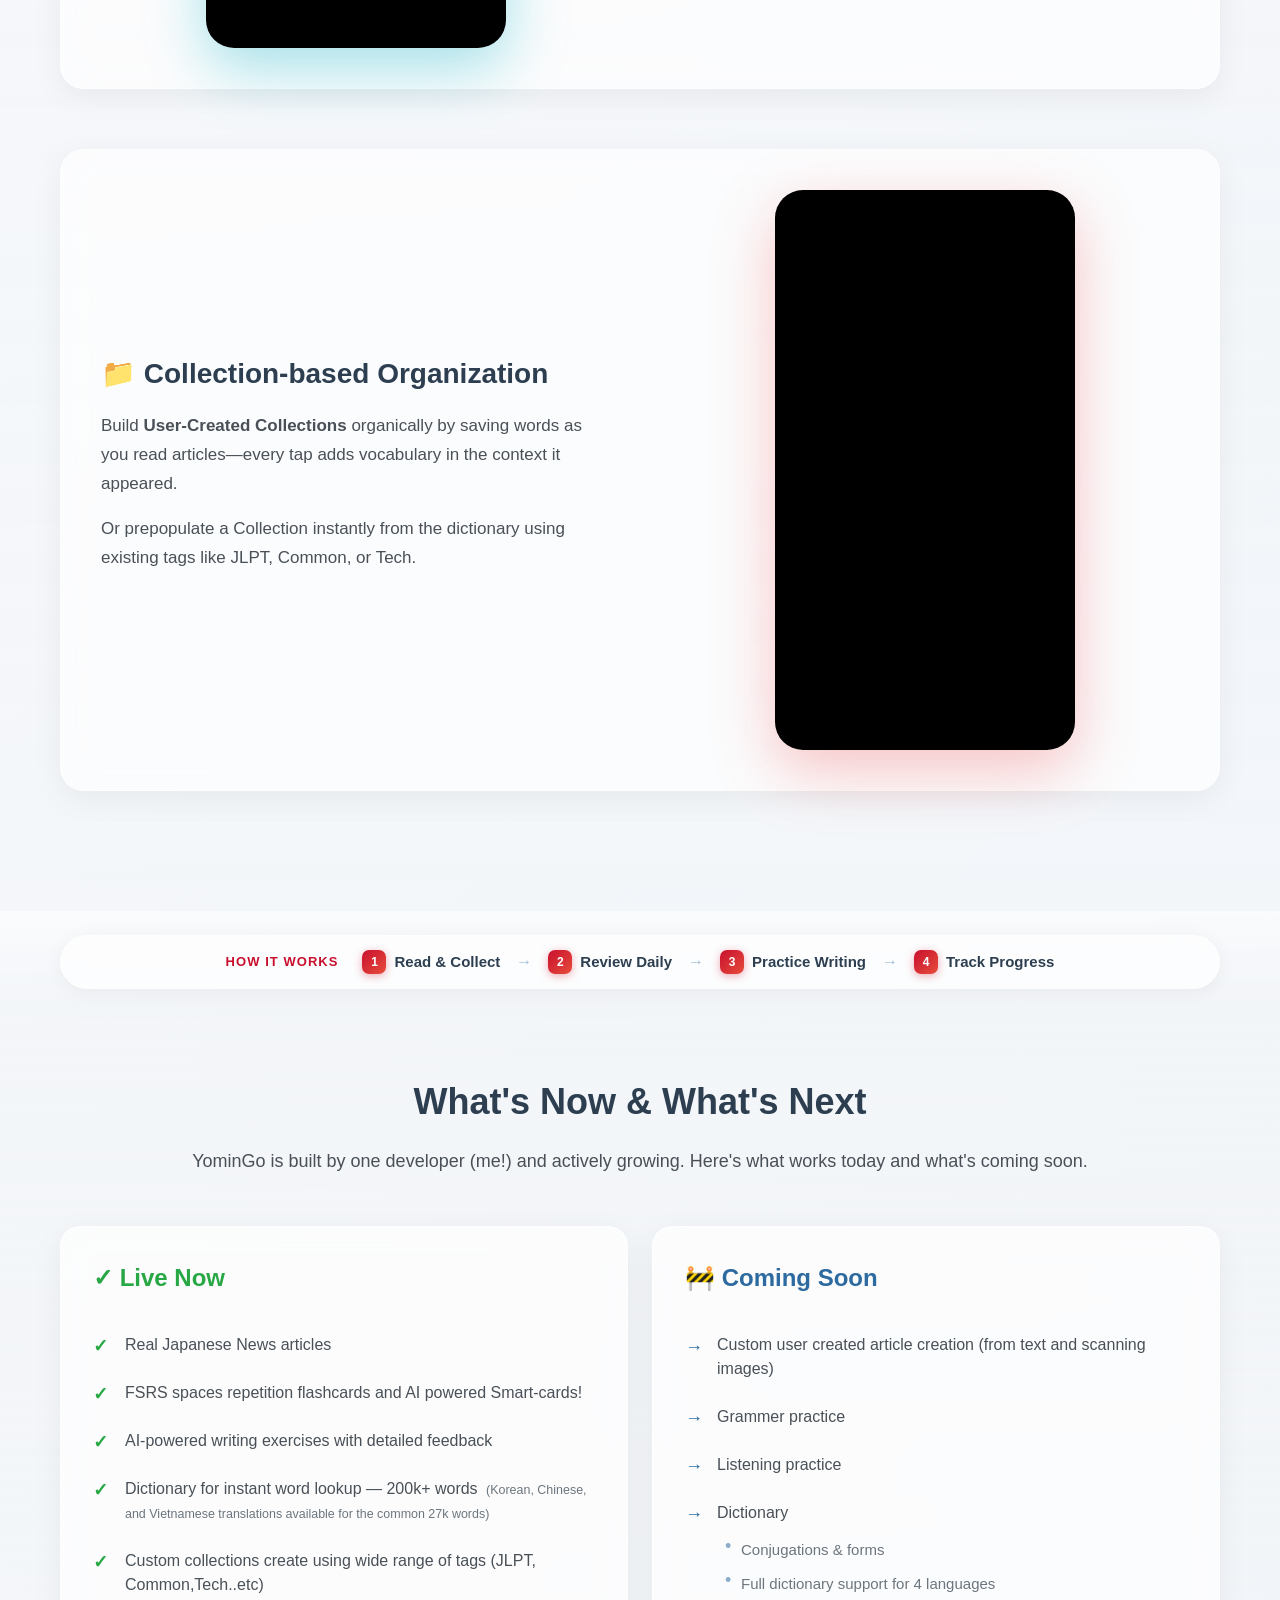
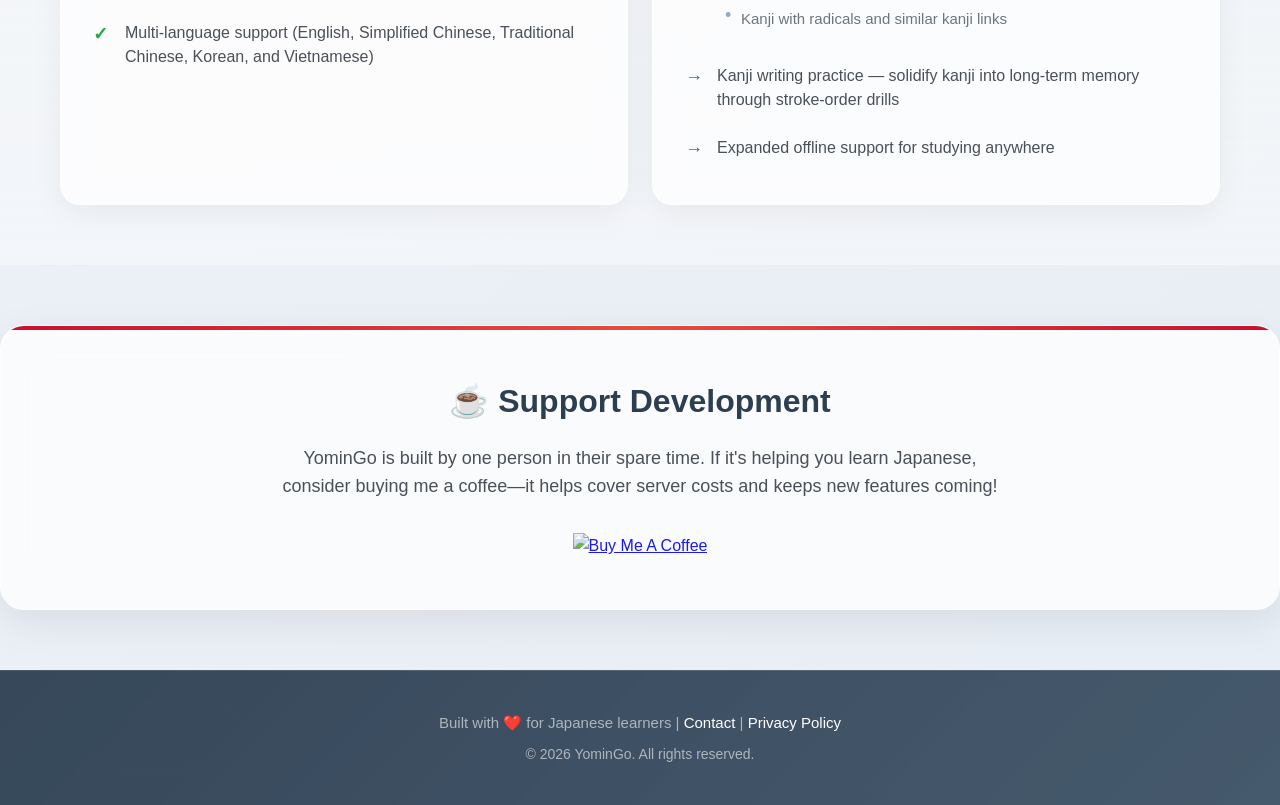
==== commit 6d8d77e8: "tw" ====
--- a/index.html
+++ b/index.html
@@ -30,7 +30,8 @@
                     <li class="lang-icons" style="display: flex; gap: 10px; align-items: center; margin-left: 15px;">
                         <img src="https://flagcdn.com/w40/us.png" alt="English" title="English" onclick="changeLanguage('en')" style="width: 24px; height: 18px; cursor: pointer; border-radius: 3px; box-shadow: 0 2px 4px rgba(0,0,0,0.1); transition: transform 0.2s;" onmouseover="this.style.transform='scale(1.1)'" onmouseout="this.style.transform='scale(1)'">
                         <img src="https://flagcdn.com/w40/kr.png" alt="Korean" title="한국어" onclick="changeLanguage('ko')" style="width: 24px; height: 18px; cursor: pointer; border-radius: 3px; box-shadow: 0 2px 4px rgba(0,0,0,0.1); transition: transform 0.2s;" onmouseover="this.style.transform='scale(1.1)'" onmouseout="this.style.transform='scale(1)'">
-                        <img src="https://flagcdn.com/w40/cn.png" alt="Chinese" title="中文" onclick="changeLanguage('zh')" style="width: 24px; height: 18px; cursor: pointer; border-radius: 3px; box-shadow: 0 2px 4px rgba(0,0,0,0.1); transition: transform 0.2s;" onmouseover="this.style.transform='scale(1.1)'" onmouseout="this.style.transform='scale(1)'">
+                        <img src="https://flagcdn.com/w40/cn.png" alt="Simplified Chinese" title="简体中文" onclick="changeLanguage('zh')" style="width: 24px; height: 18px; cursor: pointer; border-radius: 3px; box-shadow: 0 2px 4px rgba(0,0,0,0.1); transition: transform 0.2s;" onmouseover="this.style.transform='scale(1.1)'" onmouseout="this.style.transform='scale(1)'">
+                        <img src="https://flagcdn.com/w40/tw.png" alt="Traditional Chinese" title="繁體中文" onclick="changeLanguage('zh-TW')" style="width: 24px; height: 18px; cursor: pointer; border-radius: 3px; box-shadow: 0 2px 4px rgba(0,0,0,0.1); transition: transform 0.2s;" onmouseover="this.style.transform='scale(1.1)'" onmouseout="this.style.transform='scale(1)'">
                         <img src="https://flagcdn.com/w40/vn.png" alt="Vietnamese" title="Tiếng Việt" onclick="changeLanguage('vi')" style="width: 24px; height: 18px; cursor: pointer; border-radius: 3px; box-shadow: 0 2px 4px rgba(0,0,0,0.1); transition: transform 0.2s;" onmouseover="this.style.transform='scale(1.1)'" onmouseout="this.style.transform='scale(1)'">
                     </li>
                 </ul>
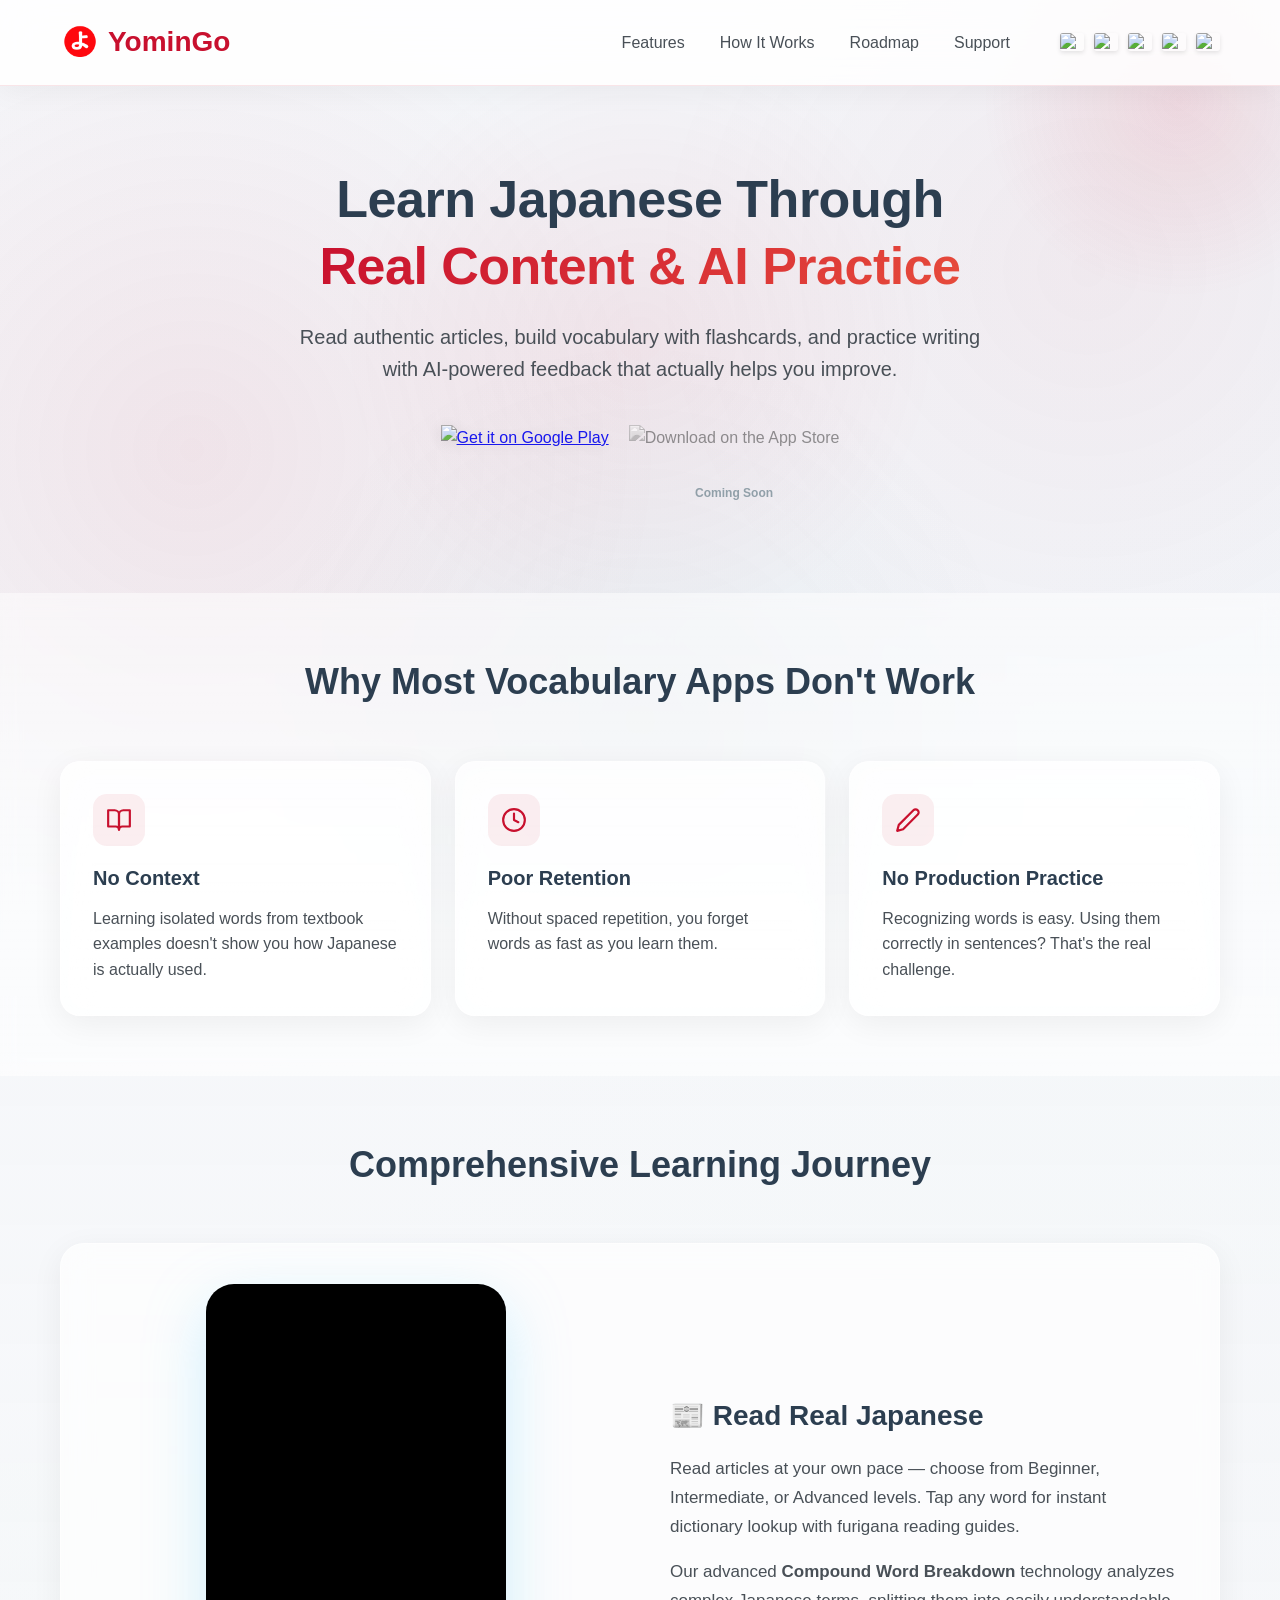
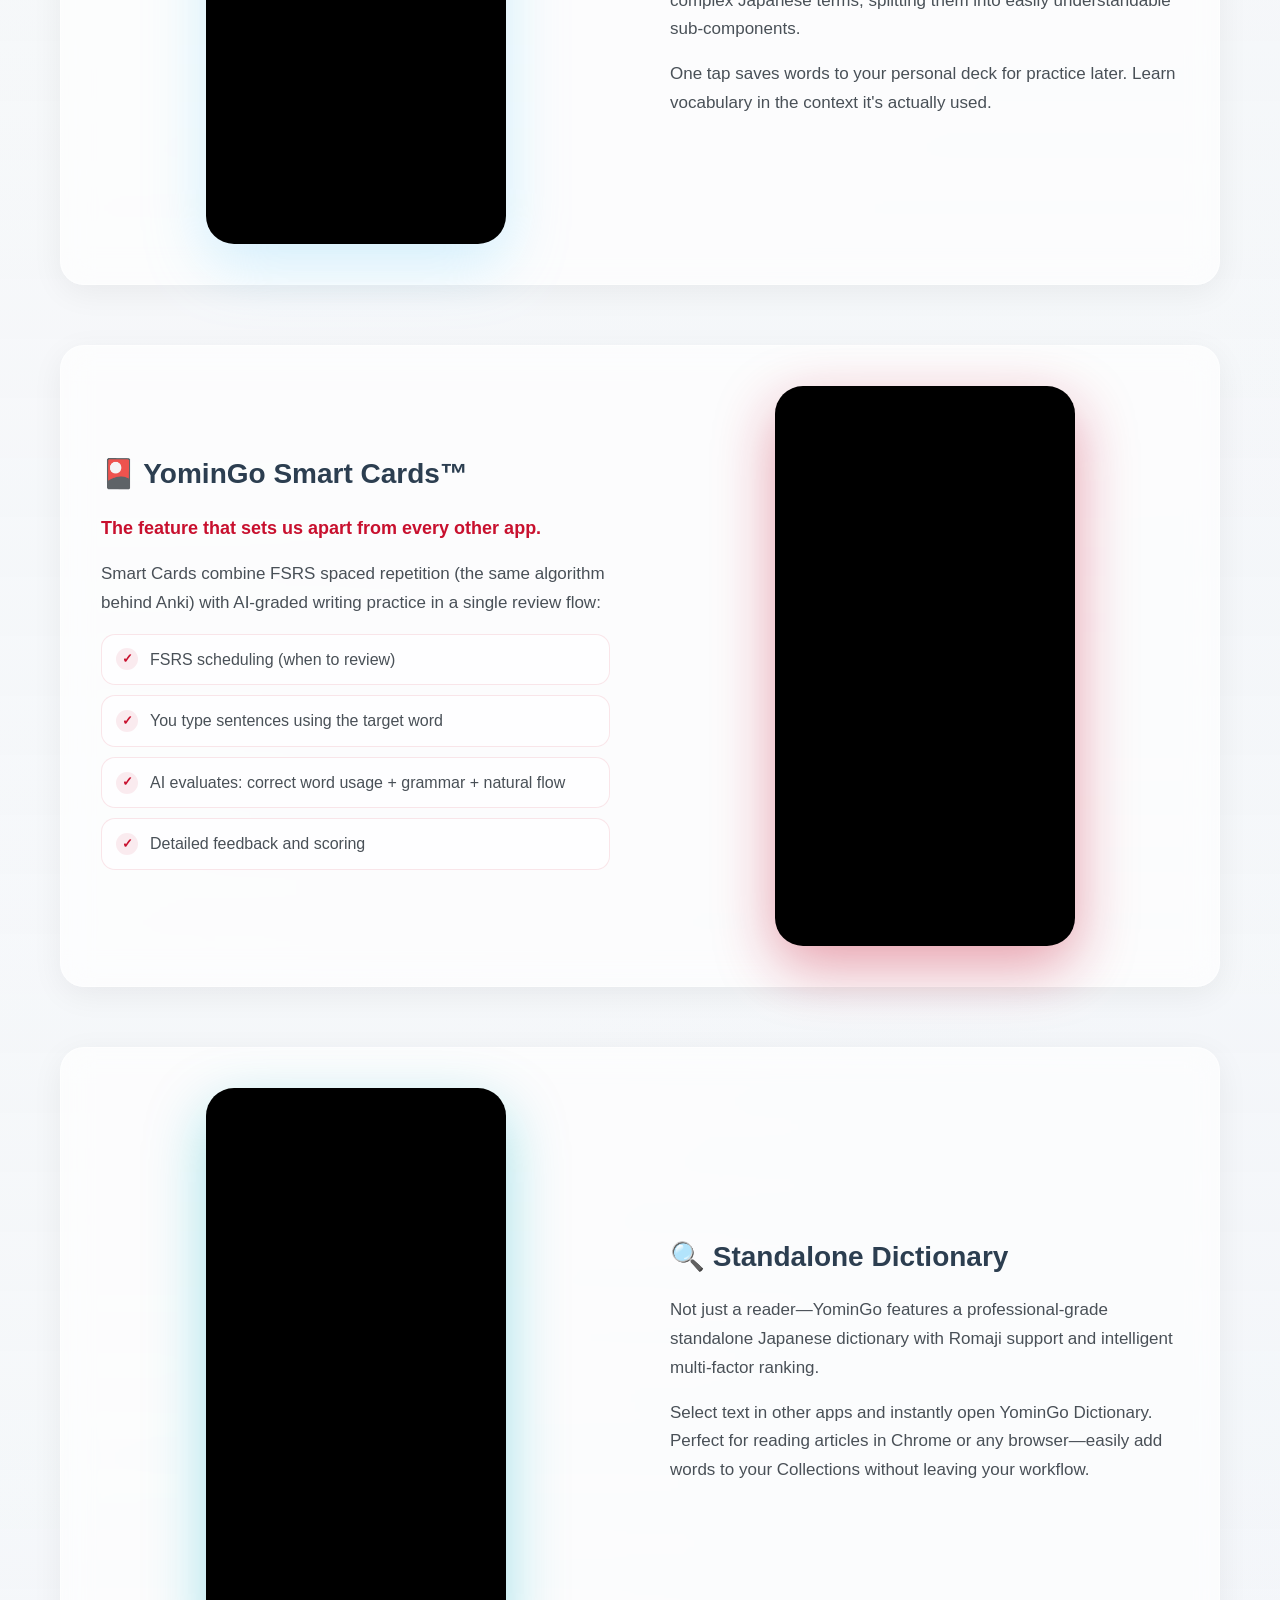
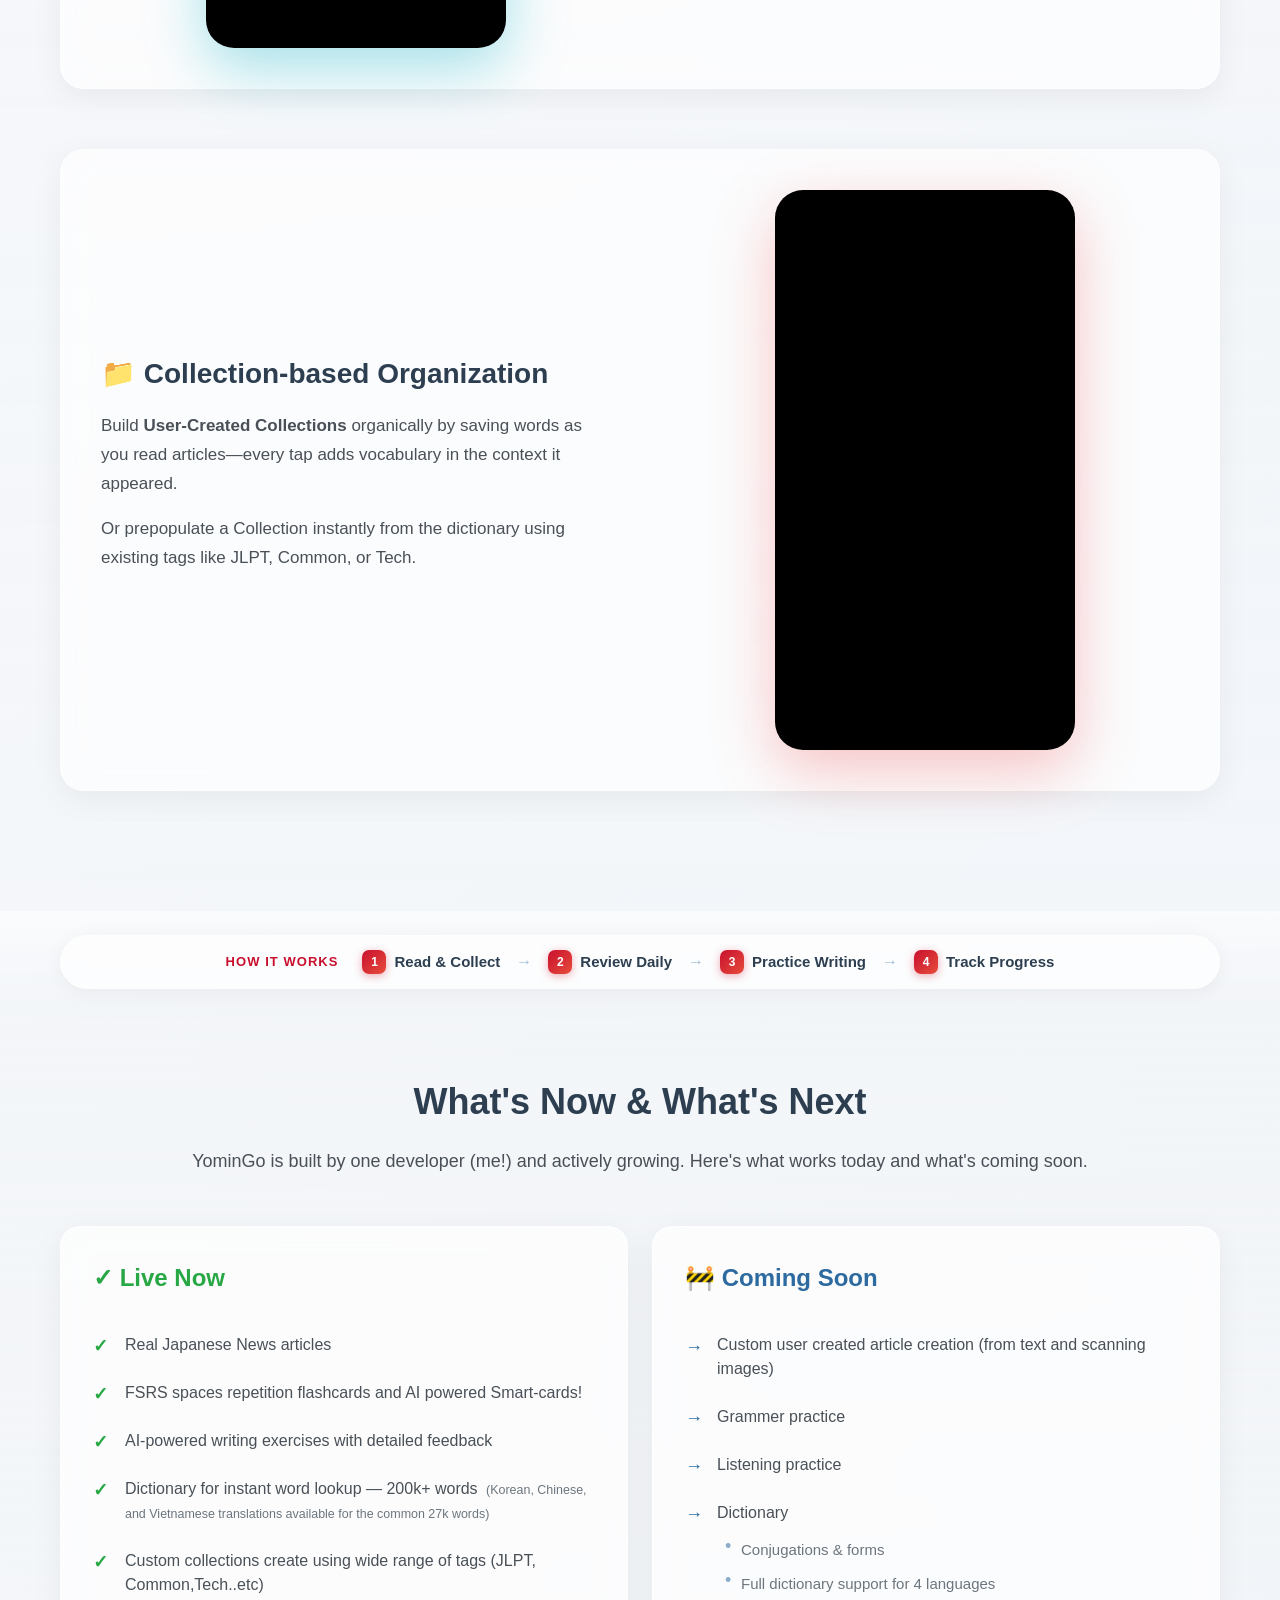
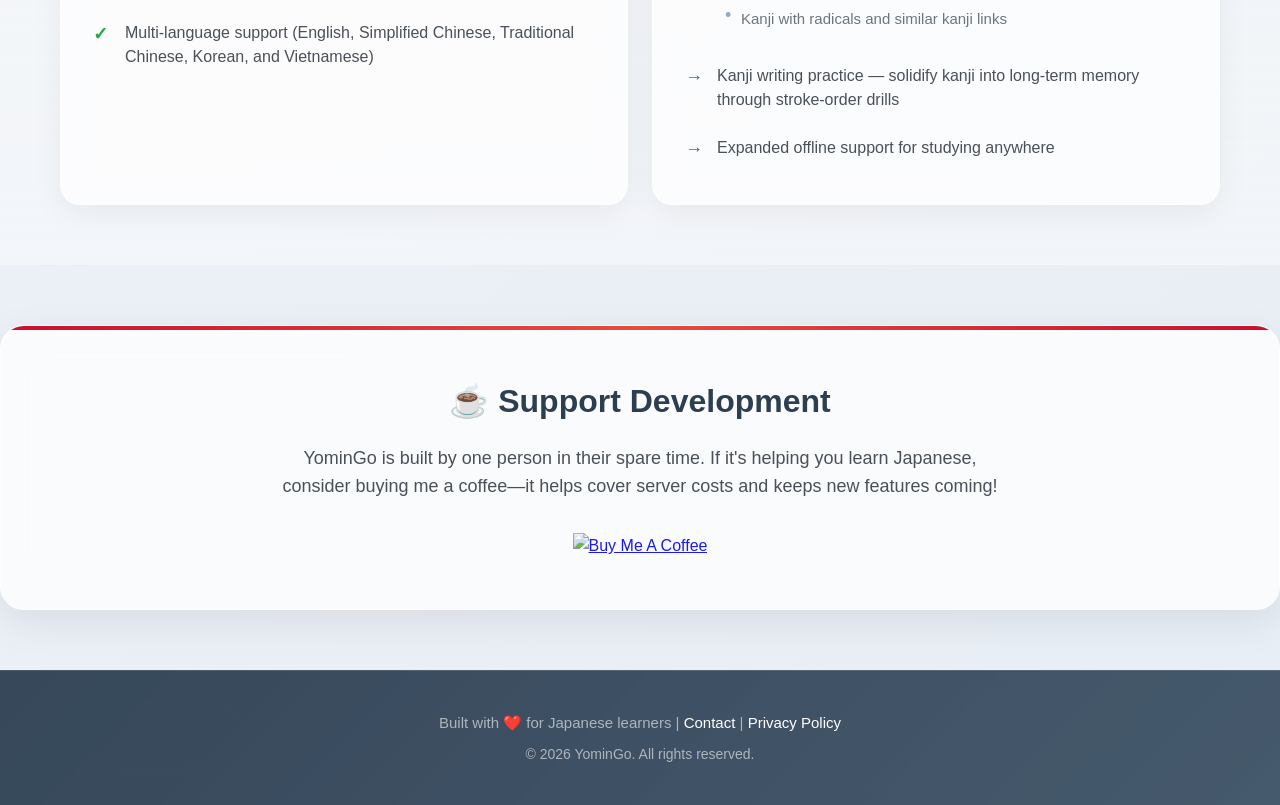
==== commit 7acebe5b: "content change" ====
--- a/index.html
+++ b/index.html
@@ -5,6 +5,62 @@
     <meta charset="UTF-8">
     <meta name="viewport" content="width=device-width, initial-scale=1.0">
     <title>YominGo - Learn Japanese Through Real Content & AI Practice</title>
+
+    <!-- SEO -->
+    <meta name="description" content="YominGo helps you learn Japanese by reading real news articles, building vocabulary with FSRS flashcards, and practicing writing with AI-powered Smart Cards that grade your sentences.">
+    <meta name="keywords" content="learn Japanese, Japanese app, JLPT, flashcards, spaced repetition, FSRS, AI Japanese tutor, Japanese vocabulary, furigana, kanji">
+    <meta name="robots" content="index, follow">
+    <link rel="canonical" href="https://yomingo.app">
+
+    <!-- Hreflang for multi-language -->
+    <link rel="alternate" hreflang="en" href="https://yomingo.app">
+    <link rel="alternate" hreflang="ko" href="https://yomingo.app">
+    <link rel="alternate" hreflang="zh-Hans" href="https://yomingo.app">
+    <link rel="alternate" hreflang="zh-Hant" href="https://yomingo.app">
+    <link rel="alternate" hreflang="vi" href="https://yomingo.app">
+    <link rel="alternate" hreflang="x-default" href="https://yomingo.app">
+
+    <!-- Open Graph -->
+    <meta property="og:type" content="website">
+    <meta property="og:url" content="https://yomingo.app">
+    <meta property="og:site_name" content="YominGo">
+    <meta property="og:title" content="YominGo - Learn Japanese Through Real Content & AI Practice">
+    <meta property="og:description" content="Read real Japanese news, save words to flashcards, and master them with AI-graded writing practice. The only app that teaches you to USE words, not just recognize them.">
+    <meta property="og:image" content="https://yomingo.app/assets/yomingo.png">
+    <meta property="og:locale" content="en_US">
+
+    <!-- Twitter Card -->
+    <meta name="twitter:card" content="summary_large_image">
+    <meta name="twitter:title" content="YominGo - Learn Japanese Through Real Content & AI Practice">
+    <meta name="twitter:description" content="Read real Japanese news, save words to flashcards, and master them with AI-graded writing practice.">
+    <meta name="twitter:image" content="https://yomingo.app/assets/yomingo.png">
+
+    <!-- Structured Data: Mobile App -->
+    <script type="application/ld+json">
+    {
+        "@context": "https://schema.org",
+        "@type": "MobileApplication",
+        "name": "YominGo",
+        "description": "Learn Japanese by reading real news articles, building vocabulary with FSRS spaced-repetition flashcards, and practicing writing with AI-powered Smart Cards.",
+        "applicationCategory": "EducationApplication",
+        "operatingSystem": "Android",
+        "offers": {
+            "@type": "Offer",
+            "price": "0",
+            "priceCurrency": "USD"
+        },
+        "url": "https://yomingo.app",
+        "inLanguage": "ja",
+        "featureList": [
+            "Real Japanese news reading with furigana",
+            "FSRS spaced repetition flashcards",
+            "AI-graded sentence writing practice",
+            "200k+ word Japanese dictionary",
+            "JLPT vocabulary collections"
+        ]
+    }
+    </script>
+
     <link rel="stylesheet" href="styles.css">
 </head>
 
@@ -112,8 +168,7 @@
             <div class="feature-item">
                 <div class="feature-content">
                     <h3 data-i18n="feat_read_title">Read Real Japanese</h3>
-                    <p data-i18n="feat_read_p1">Browse authentic news articles written for native speakers. Tap any word for instant dictionary
-                        lookup with furigana reading guides.</p>
+                    <p data-i18n="feat_read_p1">Read articles at your own pace — choose from Beginner, Intermediate, or Advanced levels. Tap any word for instant dictionary lookup with furigana reading guides.</p>
                     <p data-i18n="feat_read_p2">Our advanced <strong>Compound Word Breakdown</strong> technology analyzes complex Japanese terms,
                         splitting them into easily understandable sub-components.</p>
                     <p data-i18n="feat_read_p3">One tap saves words to your personal deck for practice later. Learn vocabulary in the context
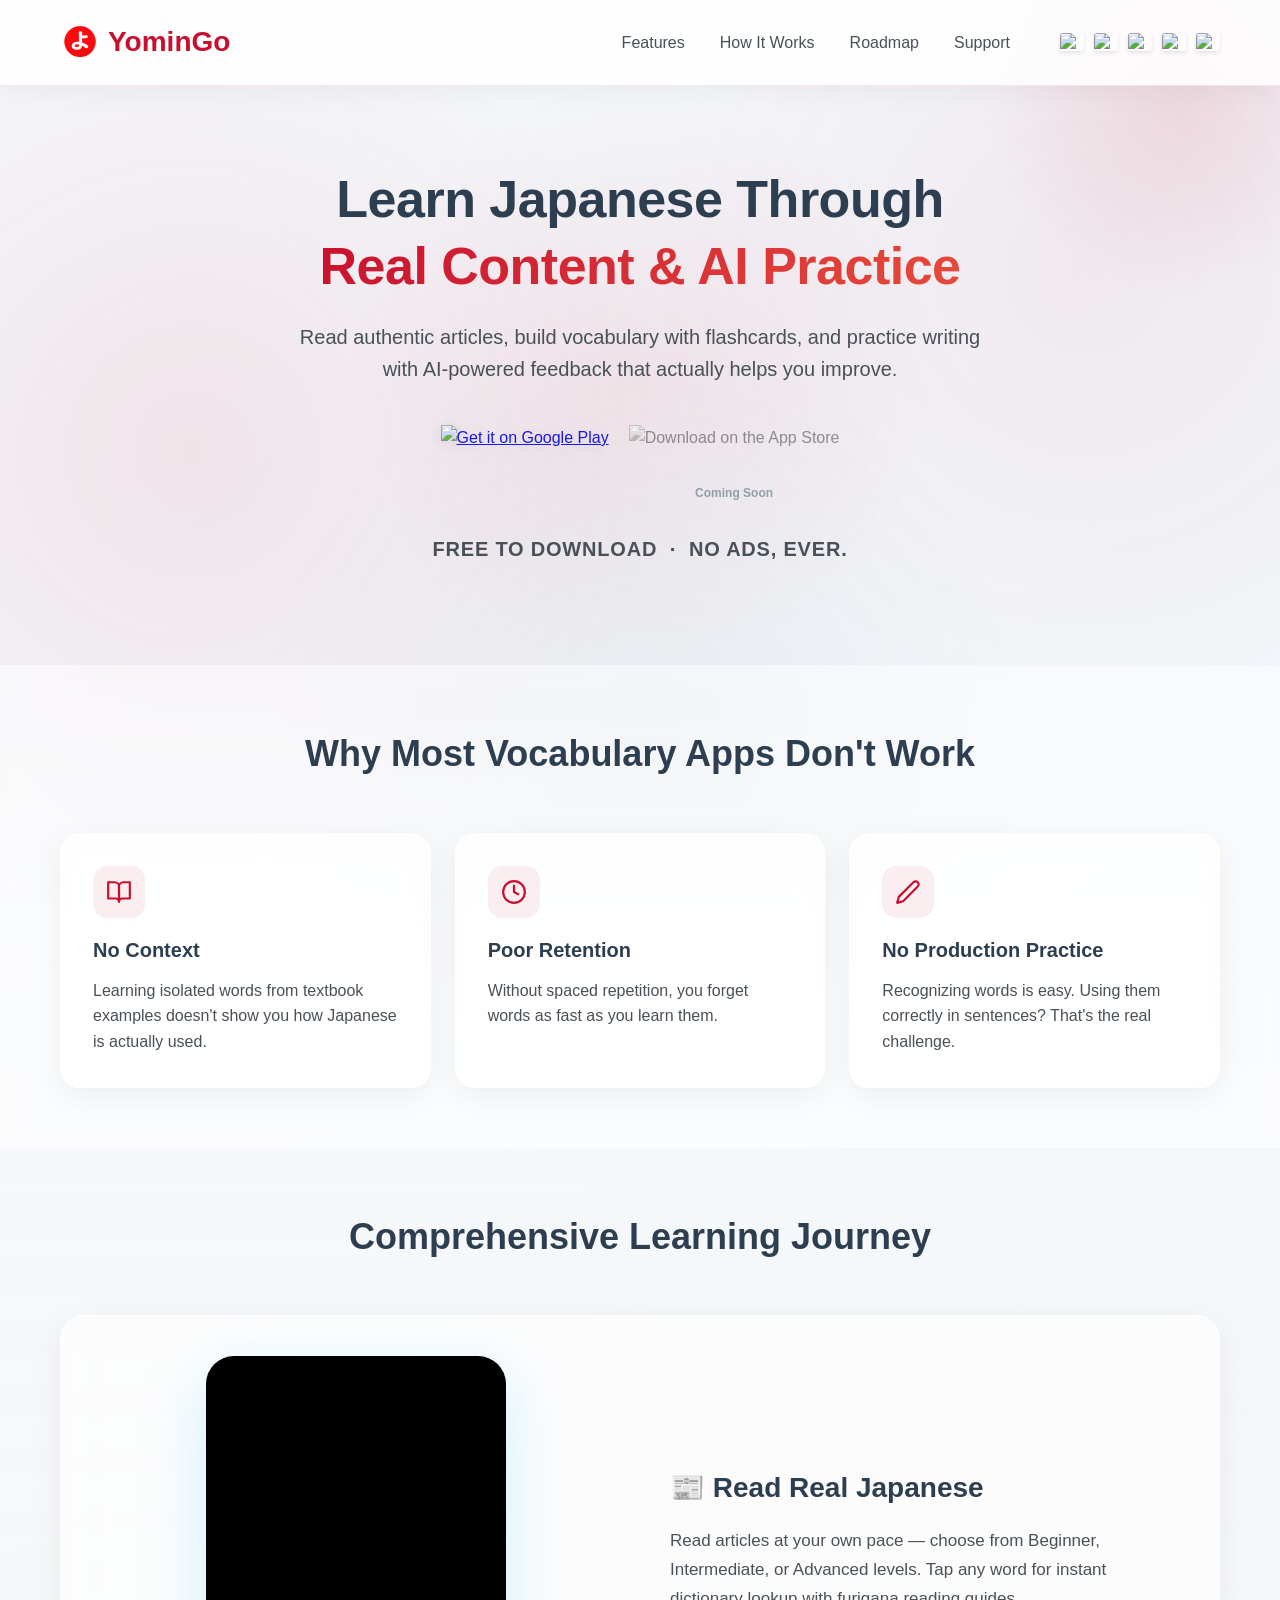
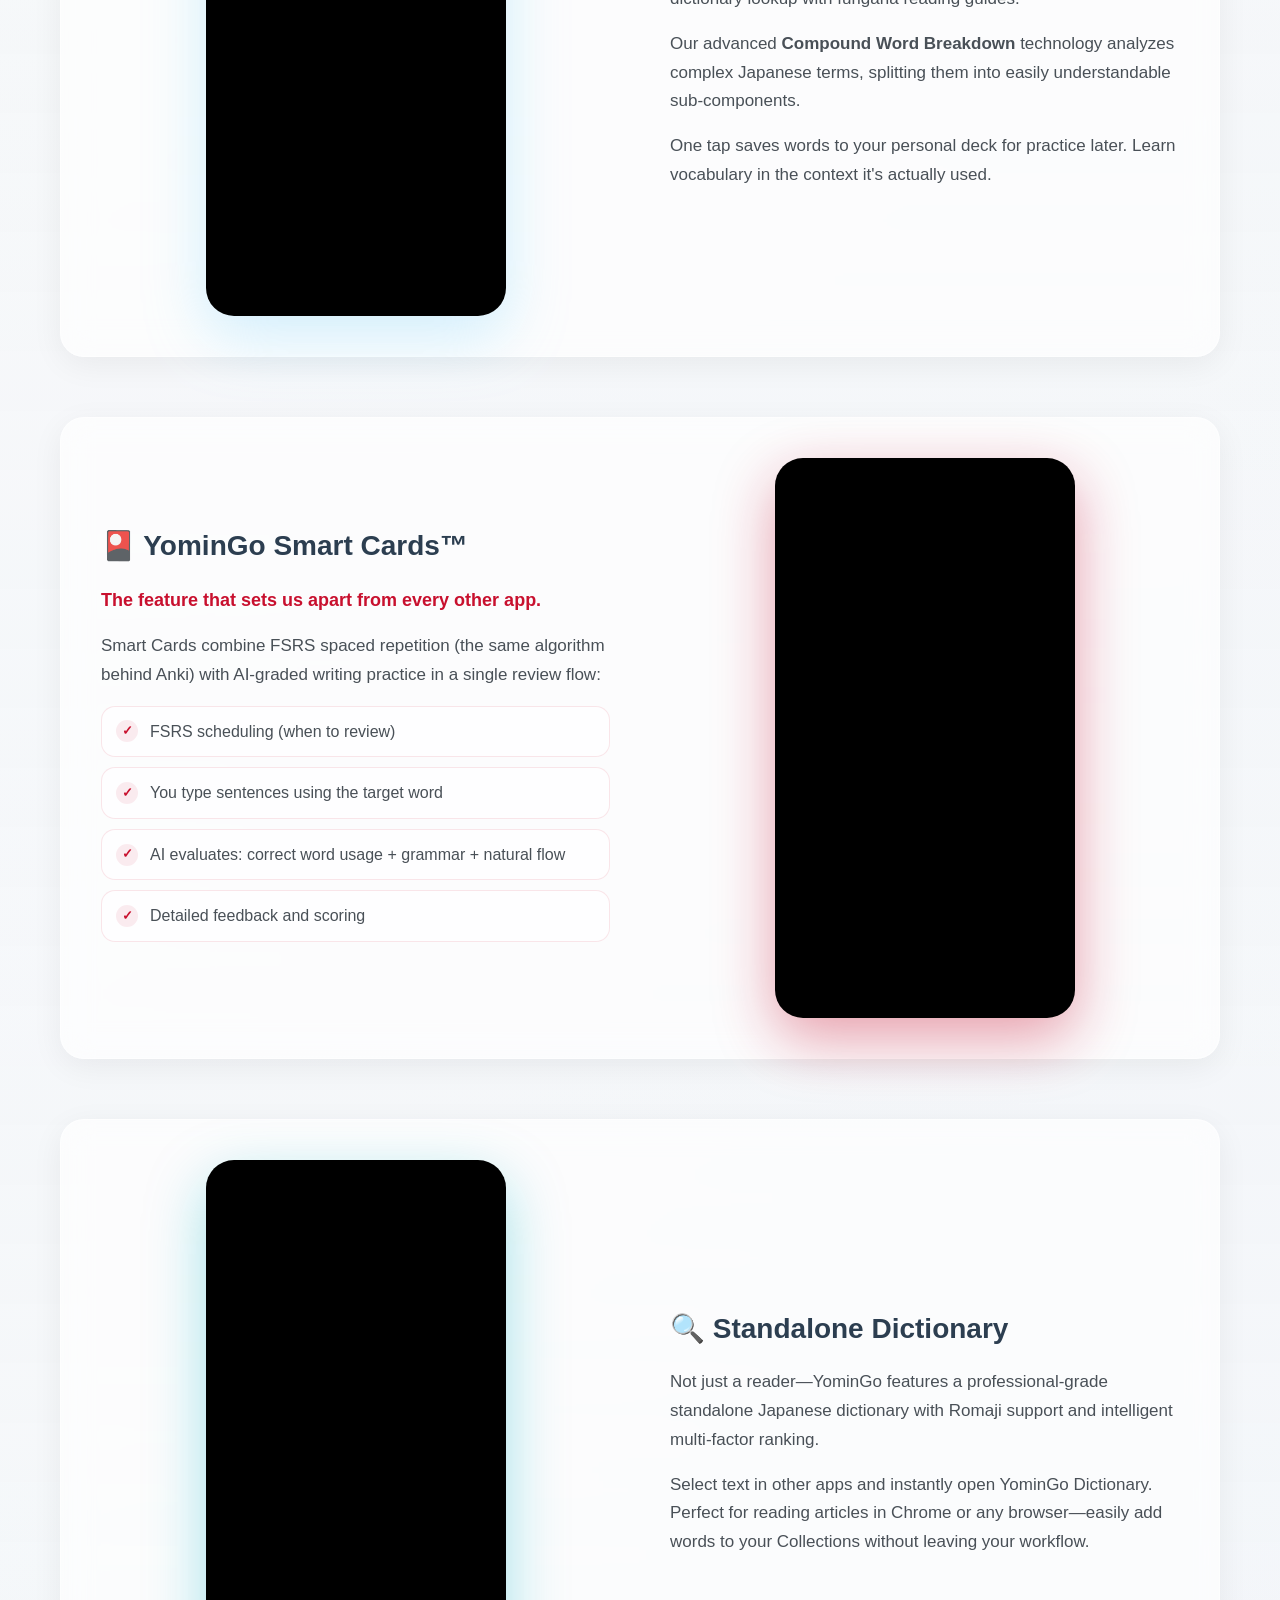
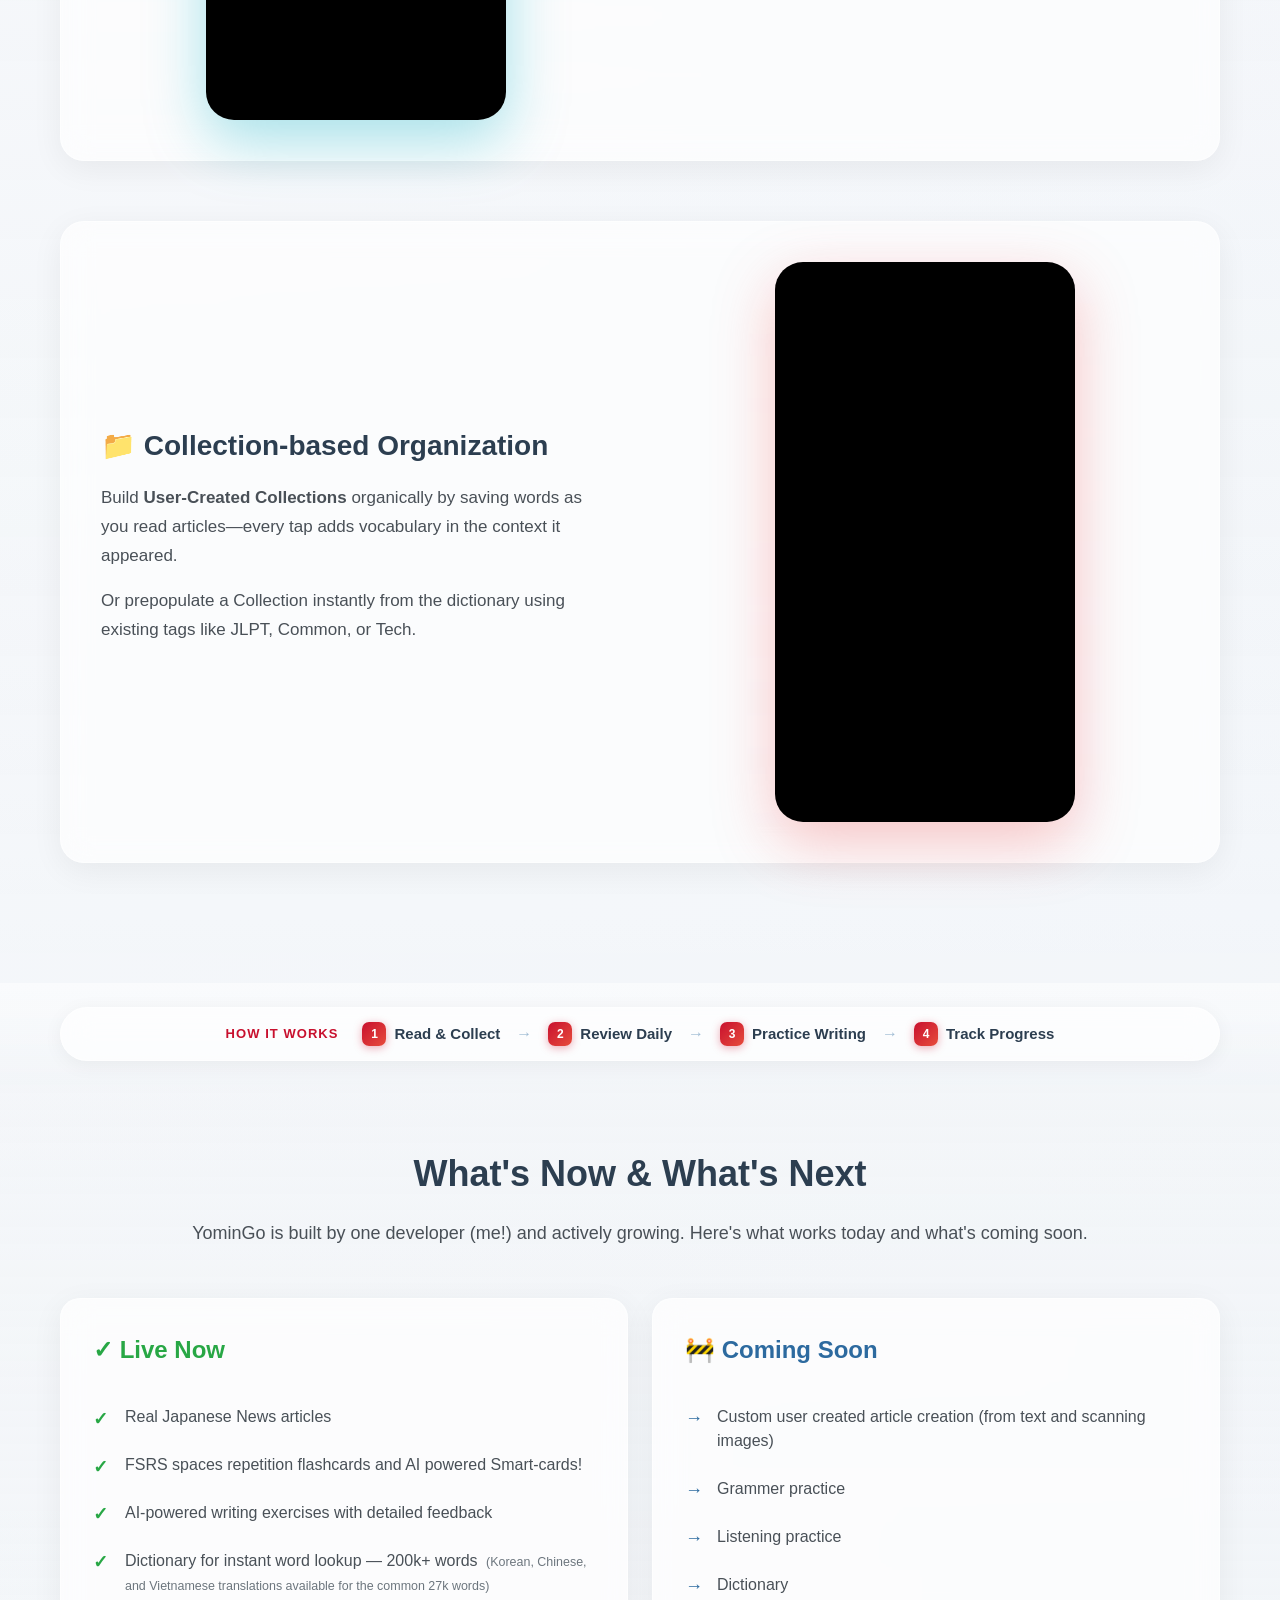
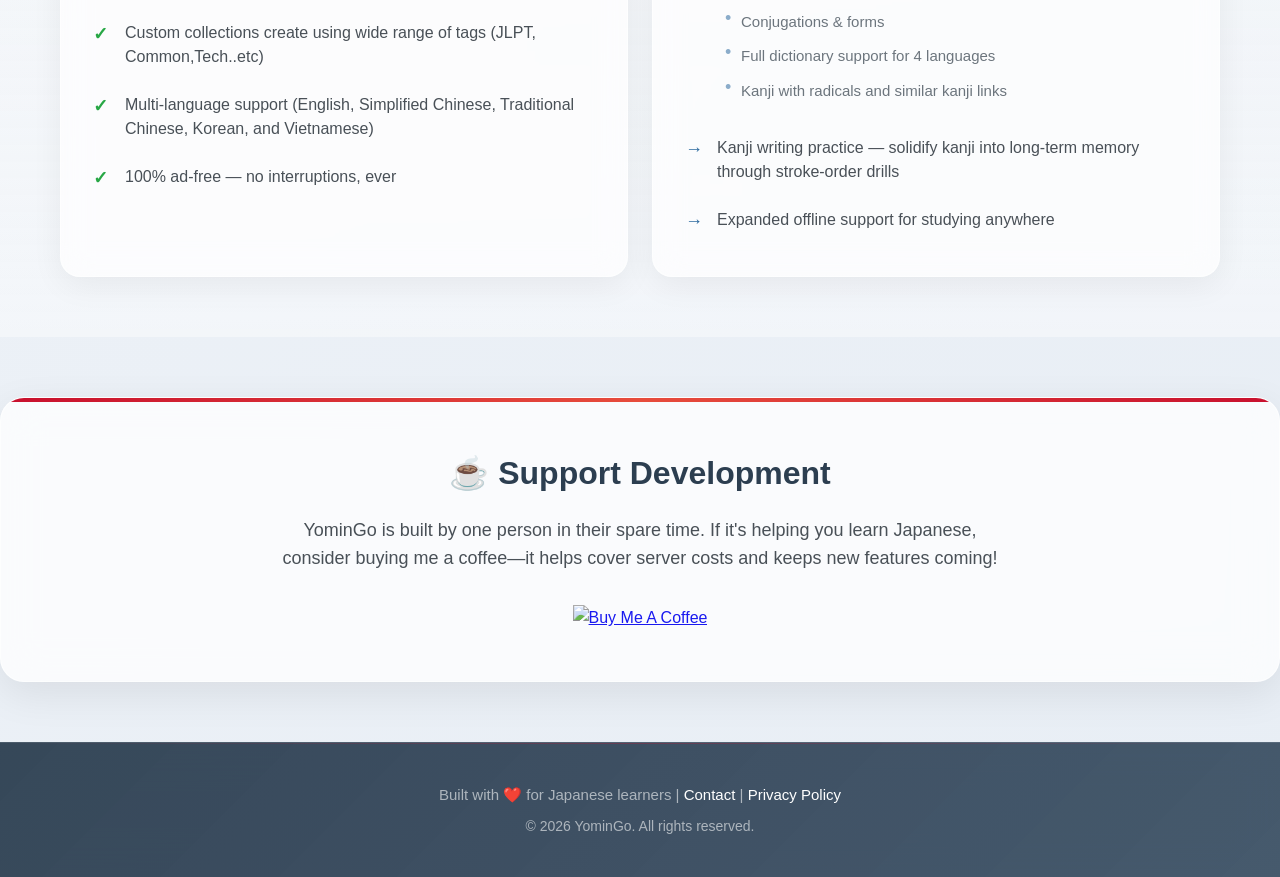
==== commit 26bf498b: "no ads" ====
--- a/index.html
+++ b/index.html
@@ -115,6 +115,7 @@
                     <span style="font-size: 12px; font-weight: 600; color: #546e7a;" data-i18n="coming_soon">Coming Soon</span>
                 </div>
             </div>
+            <p class="hero-trust" data-i18n="hero_trust">Free to download &nbsp;·&nbsp; No ads, ever.</p>
         </div>
     </section>
 
@@ -278,6 +279,7 @@
                         <li data-i18n="live_4">Dictionary for instant word lookup — 200k+ words <small class="dict-note">(Korean, Chinese, and Vietnamese translations available for the common 27k words)</small></li>
                         <li data-i18n="live_5">Custom collections create using wide range of tags (JLPT, Common,Tech..etc)</li>
                         <li data-i18n="live_6">Multi-language support (english,chinese,korean and vietnamese)</li>
+                        <li data-i18n="live_7">100% ad-free — no interruptions, ever</li>
                     </ul>
                 </div>
 
--- a/styles.css
+++ b/styles.css
@@ -275,7 +275,16 @@
         .store-badge:hover::before {
             opacity: 1;
         }
-        
+
+        .hero-trust {
+            margin-top: 16px;
+            font-size: 13px;
+            font-weight: 600;
+            letter-spacing: 0.04em;
+            color: rgba(255, 255, 255, 0.65);
+            text-transform: uppercase;
+        }
+
         /* Modern Glass Card Style */
         .glass-card {
             background: rgba(255, 255, 255, 0.7);
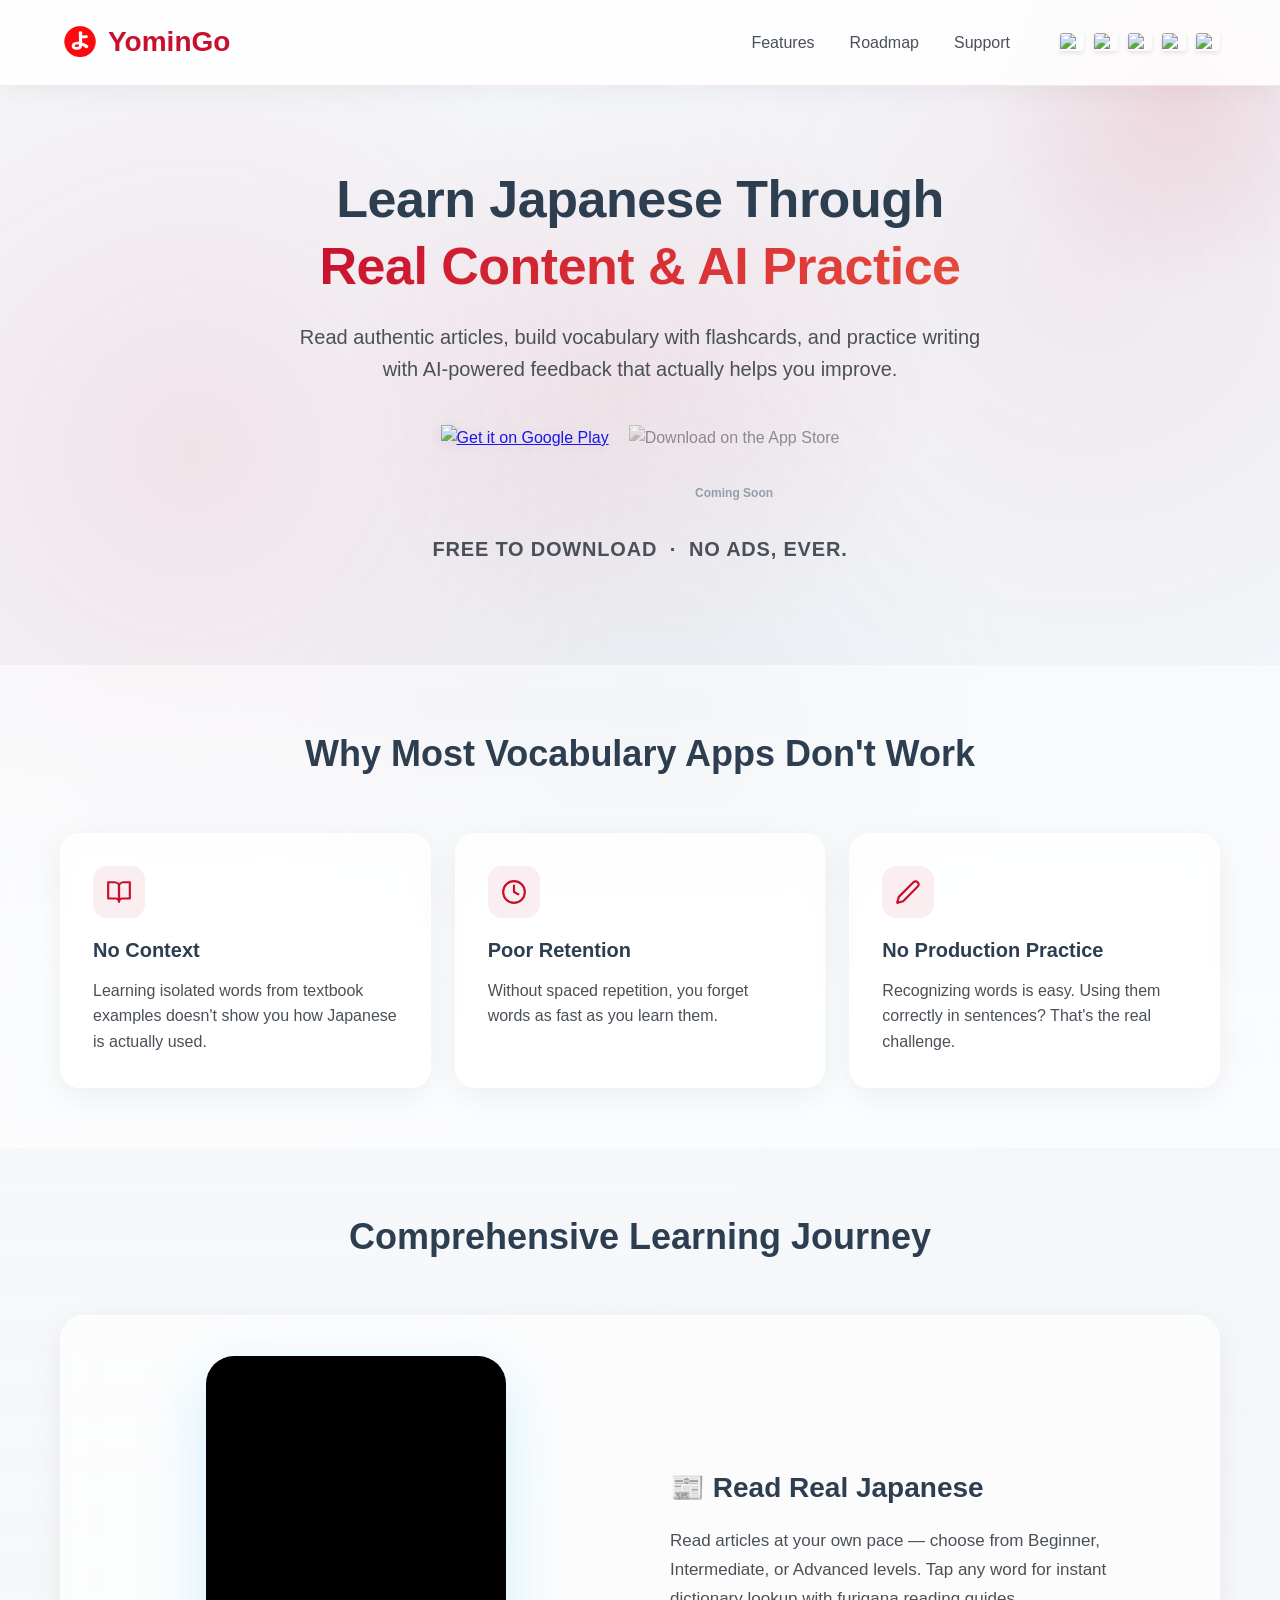
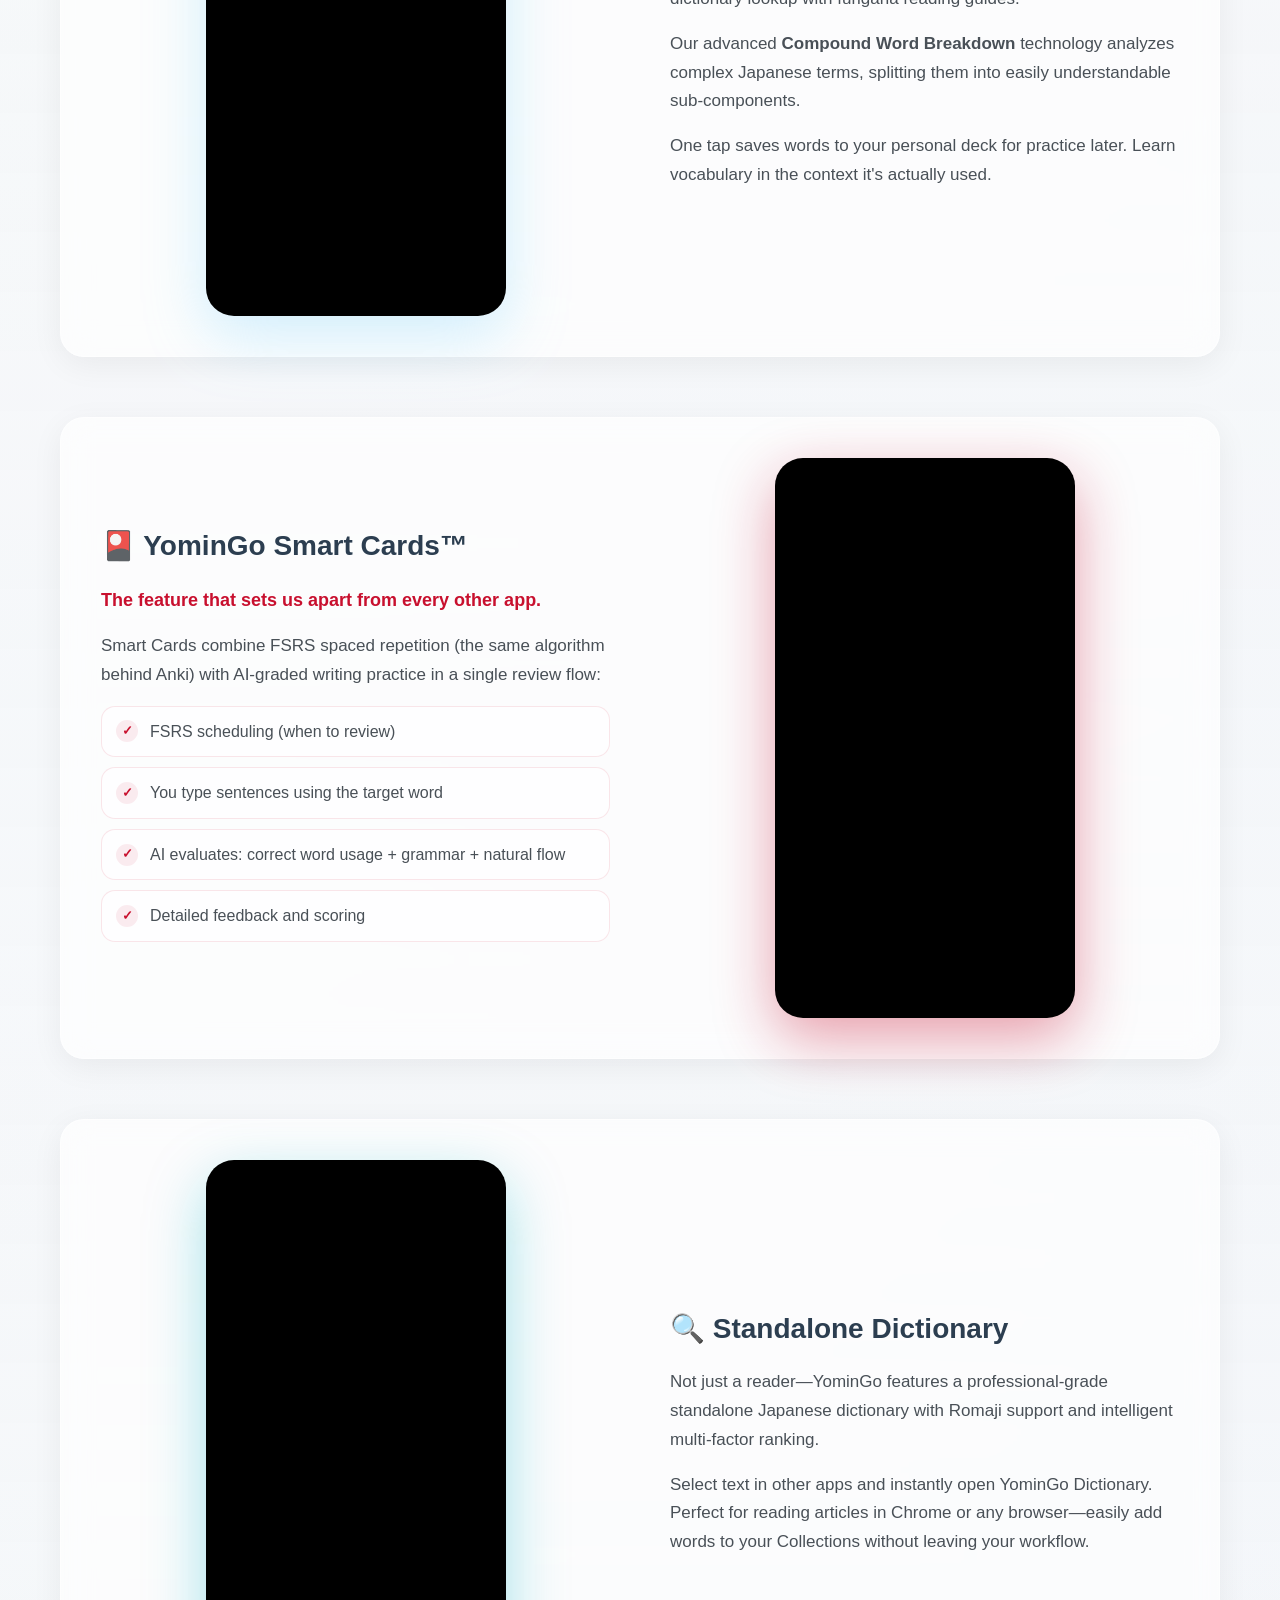
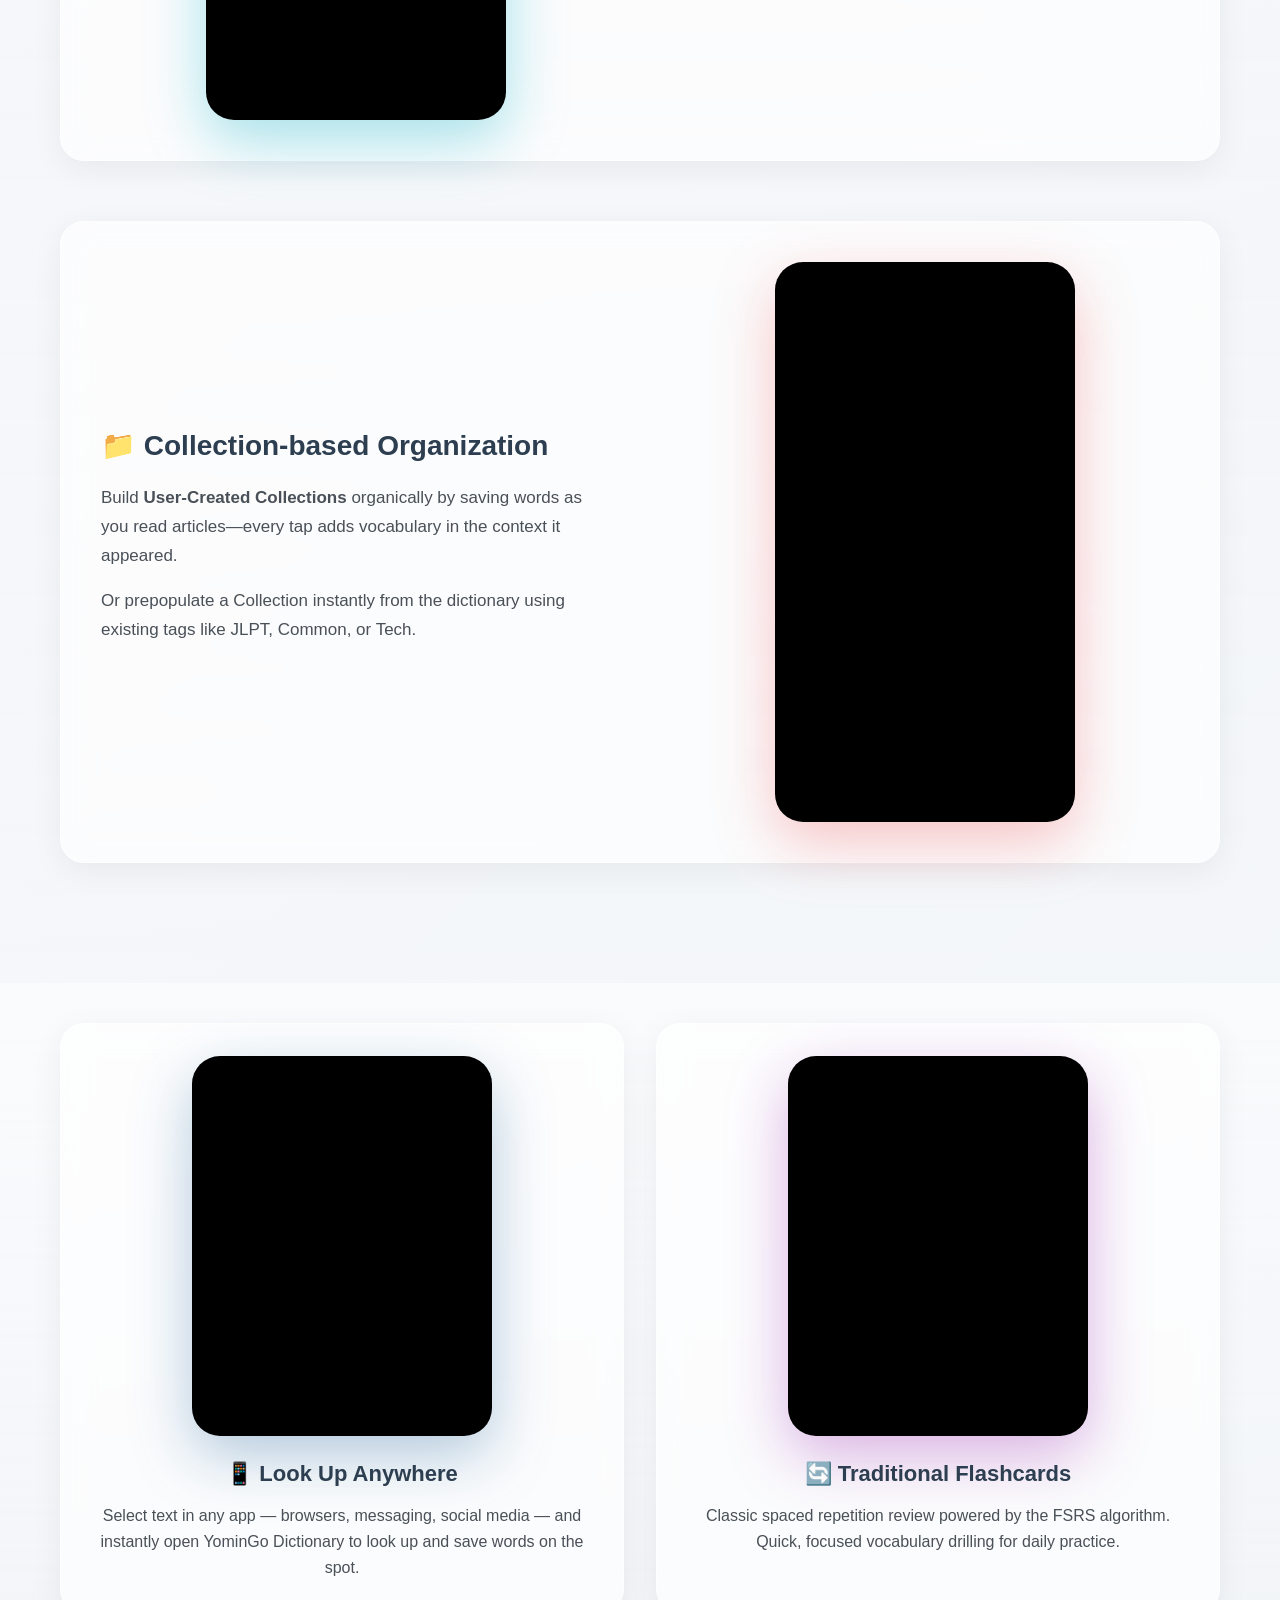
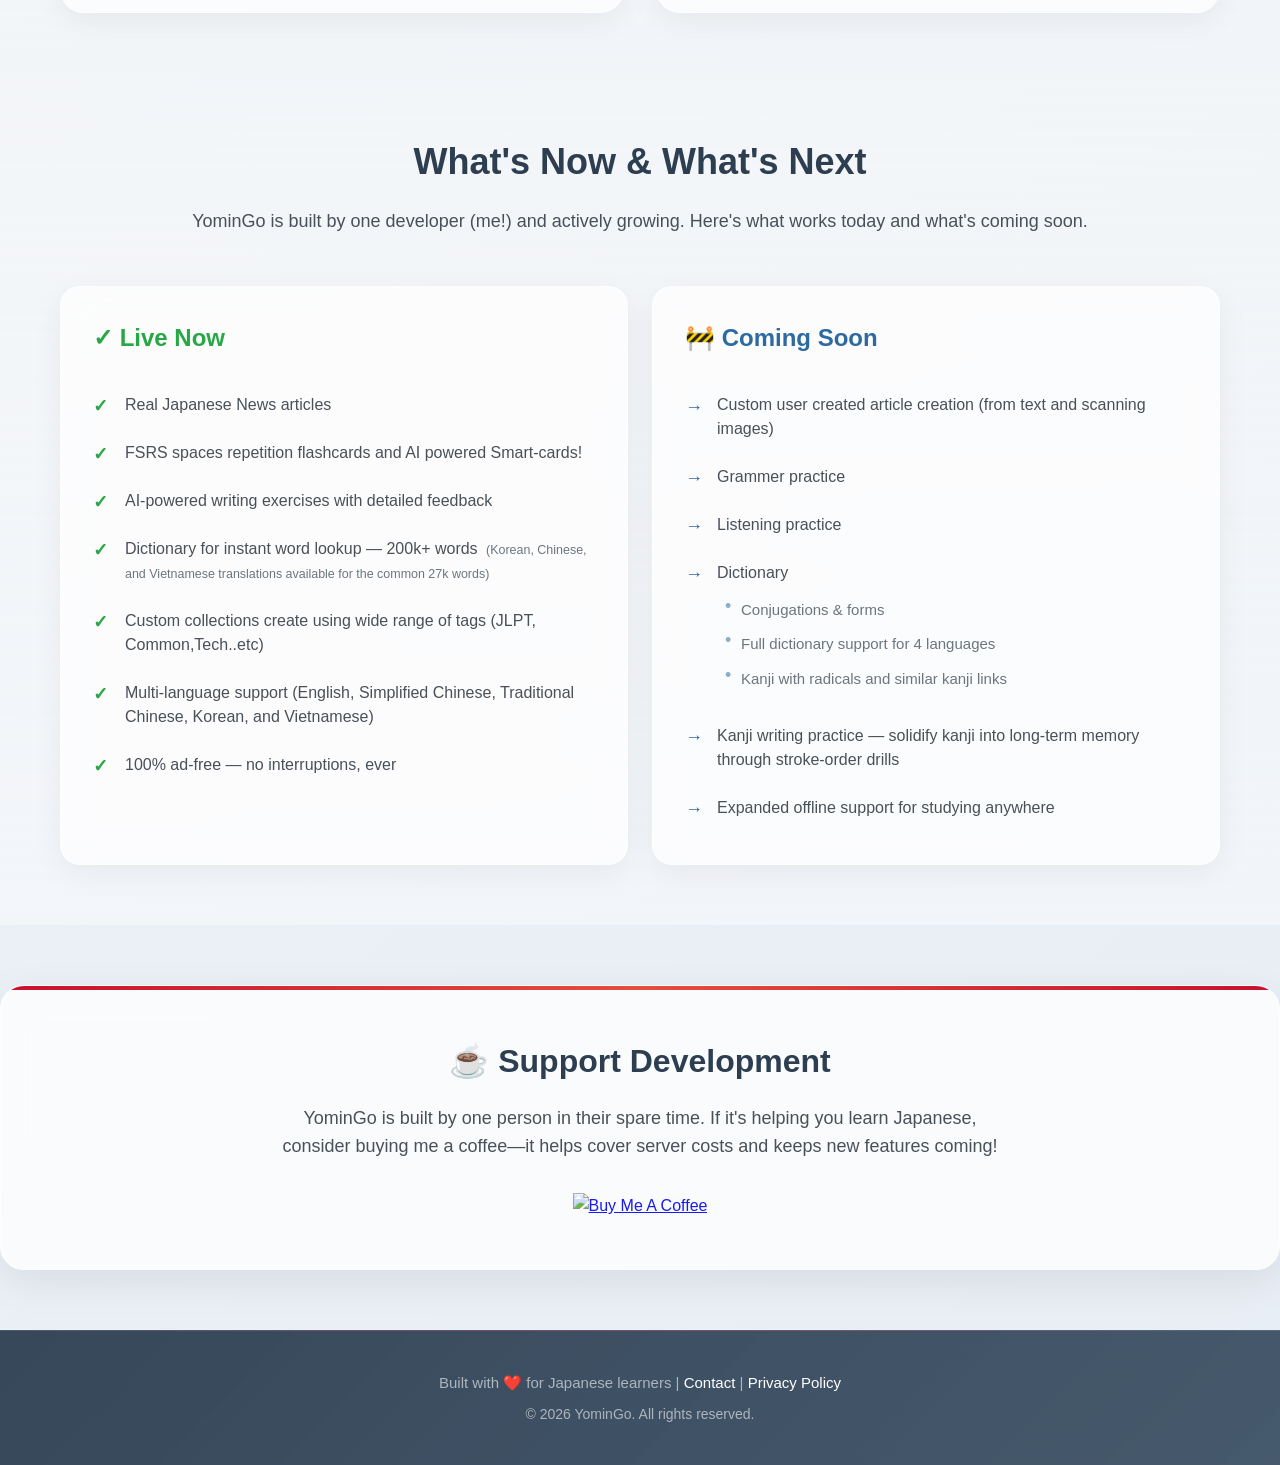
==== commit d9f66b15: "new videos" ====
--- a/index.html
+++ b/index.html
@@ -80,7 +80,6 @@
 
                 <ul class="nav-links" style="align-items: center;">
                     <li><a href="#features" data-i18n="nav_features">Features</a></li>
-                    <li><a href="#how" data-i18n="nav_how">How It Works</a></li>
                     <li><a href="#roadmap" data-i18n="nav_roadmap">Roadmap</a></li>
                     <li><a href="#support" data-i18n="nav_support">Support</a></li>
                     <li class="lang-icons" style="display: flex; gap: 10px; align-items: center; margin-left: 15px;">
@@ -178,7 +177,7 @@
                 <div class="feature-visual feature-video read">
                     <video loop muted playsinline preload="metadata"
                         aria-label="Article reader with word lookup">
-                        <source src="assets/article_screen.mp4" type="video/mp4">
+                        <source src="assets/article.mp4" type="video/mp4">
                     </video>
                 </div>
             </div>
@@ -198,7 +197,7 @@
                 <div class="feature-visual feature-video smart">
                     <video loop muted playsinline preload="metadata"
                         aria-label="Smart Cards AI evaluation">
-                        <source src="assets/smart-cards.mp4" type="video/mp4">
+                        <source src="assets/smartCard.mp4" type="video/mp4">
                     </video>
                 </div>
             </div>
@@ -227,36 +226,36 @@
                 <div class="feature-visual feature-video coll">
                     <video loop muted playsinline preload="metadata"
                         aria-label="Building user collections">
-                        <source src="assets/collection.mp4" type="video/mp4">
+                        <source src="assets/createCollection.mp4" type="video/mp4">
                     </video>
                 </div>
             </div>
         </div>
     </section>
 
-    <!-- How It Works -->
-    <section class="how-it-works" id="how">
-        <div class="container">
-            <div class="steps-strip">
-                <span class="strip-label" data-i18n="how_title">How It Works</span>
-                <div class="step-strip-item">
-                    <span class="step-num">1</span>
-                    <span data-i18n="step1_title">Read & Collect</span>
-                </div>
-                <span class="step-arrow">→</span>
-                <div class="step-strip-item">
-                    <span class="step-num">2</span>
-                    <span data-i18n="step2_title">Review Daily</span>
-                </div>
-                <span class="step-arrow">→</span>
-                <div class="step-strip-item">
-                    <span class="step-num">3</span>
-                    <span data-i18n="step3_title">Practice Writing</span>
-                </div>
-                <span class="step-arrow">→</span>
-                <div class="step-strip-item">
-                    <span class="step-num">4</span>
-                    <span data-i18n="step4_title">Track Progress</span>
+    <!-- Additional Features -->
+    <section class="extra-features">
+        <div class="container">
+            <div class="extra-features-grid">
+                <div class="extra-feature-card">
+                    <div class="extra-feature-video feature-video browser">
+                        <video loop muted playsinline preload="metadata"
+                            aria-label="Browser integration demo">
+                            <source src="assets/browser.mp4" type="video/mp4">
+                        </video>
+                    </div>
+                    <h3 data-i18n="extra_browser_title">📱 Look Up Anywhere</h3>
+                    <p data-i18n="extra_browser_desc">Select text in any app — browsers, messaging, social media — and instantly open YominGo Dictionary to look up and save words on the spot.</p>
+                </div>
+                <div class="extra-feature-card">
+                    <div class="extra-feature-video feature-video flashcard">
+                        <video loop muted playsinline preload="metadata"
+                            aria-label="FSRS flashcard review">
+                            <source src="assets/flashcard.mp4" type="video/mp4">
+                        </video>
+                    </div>
+                    <h3 data-i18n="extra_flashcard_title">🔄 Traditional Flashcards</h3>
+                    <p data-i18n="extra_flashcard_desc">Classic spaced repetition review powered by the FSRS algorithm. Quick, focused vocabulary drilling for daily practice.</p>
                 </div>
             </div>
         </div>
--- a/styles.css
+++ b/styles.css
@@ -652,6 +652,77 @@
             line-height: 1;
         }
         
+        /* Extra Features - Horizontal Video Cards */
+        .extra-features {
+            padding: 40px 0 60px;
+            background: linear-gradient(180deg, rgba(255, 255, 255, 0.7) 0%, rgba(248, 249, 250, 0.5) 100%);
+        }
+
+        .extra-features-grid {
+            display: grid;
+            grid-template-columns: repeat(2, 1fr);
+            gap: 32px;
+        }
+
+        .extra-feature-card {
+            background: rgba(255, 255, 255, 0.65);
+            backdrop-filter: blur(15px);
+            -webkit-backdrop-filter: blur(15px);
+            border: 1px solid rgba(255, 255, 255, 0.5);
+            border-radius: 24px;
+            padding: 32px;
+            text-align: center;
+            transition: all 0.4s ease;
+            box-shadow: 0 8px 32px rgba(0, 0, 0, 0.06);
+        }
+
+        .extra-feature-card:hover {
+            background: rgba(255, 255, 255, 0.85);
+            border-color: rgba(200, 16, 46, 0.2);
+            transform: translateY(-6px);
+            box-shadow: 0 16px 48px rgba(200, 16, 46, 0.15);
+        }
+
+        .extra-feature-card h3 {
+            font-size: 22px;
+            margin: 20px 0 12px;
+            color: #2c3e50;
+            font-weight: 700;
+        }
+
+        .extra-feature-card p {
+            color: #495057;
+            font-size: 16px;
+            line-height: 1.6;
+        }
+
+        .extra-feature-video {
+            display: flex;
+            align-items: center;
+            justify-content: center;
+        }
+
+        .extra-feature-video video {
+            width: auto;
+            max-width: 100%;
+            height: auto;
+            max-height: 380px;
+            aspect-ratio: 720 / 1430;
+            object-fit: cover;
+            object-position: center 45%;
+            border-radius: 28px;
+            background: #000;
+            display: block;
+        }
+
+        .extra-feature-video.browser video {
+            box-shadow: 0 20px 60px rgba(45, 106, 159, 0.35);
+        }
+
+        .extra-feature-video.flashcard video {
+            box-shadow: 0 20px 60px rgba(156, 39, 176, 0.35);
+        }
+
         /* Roadmap - Modern Glassmorphism */
         .roadmap {
             padding: 60px 0;
@@ -972,8 +1043,16 @@
 
             .problem-section h2,
             .features h2,
-            .how-it-works h2,
             .roadmap h2 {
                 font-size: 28px;
             }
+
+            .extra-features-grid {
+                grid-template-columns: 1fr;
+            }
+
+            .extra-feature-video video {
+                max-height: 70vh;
+                max-width: 280px;
+            }
         }
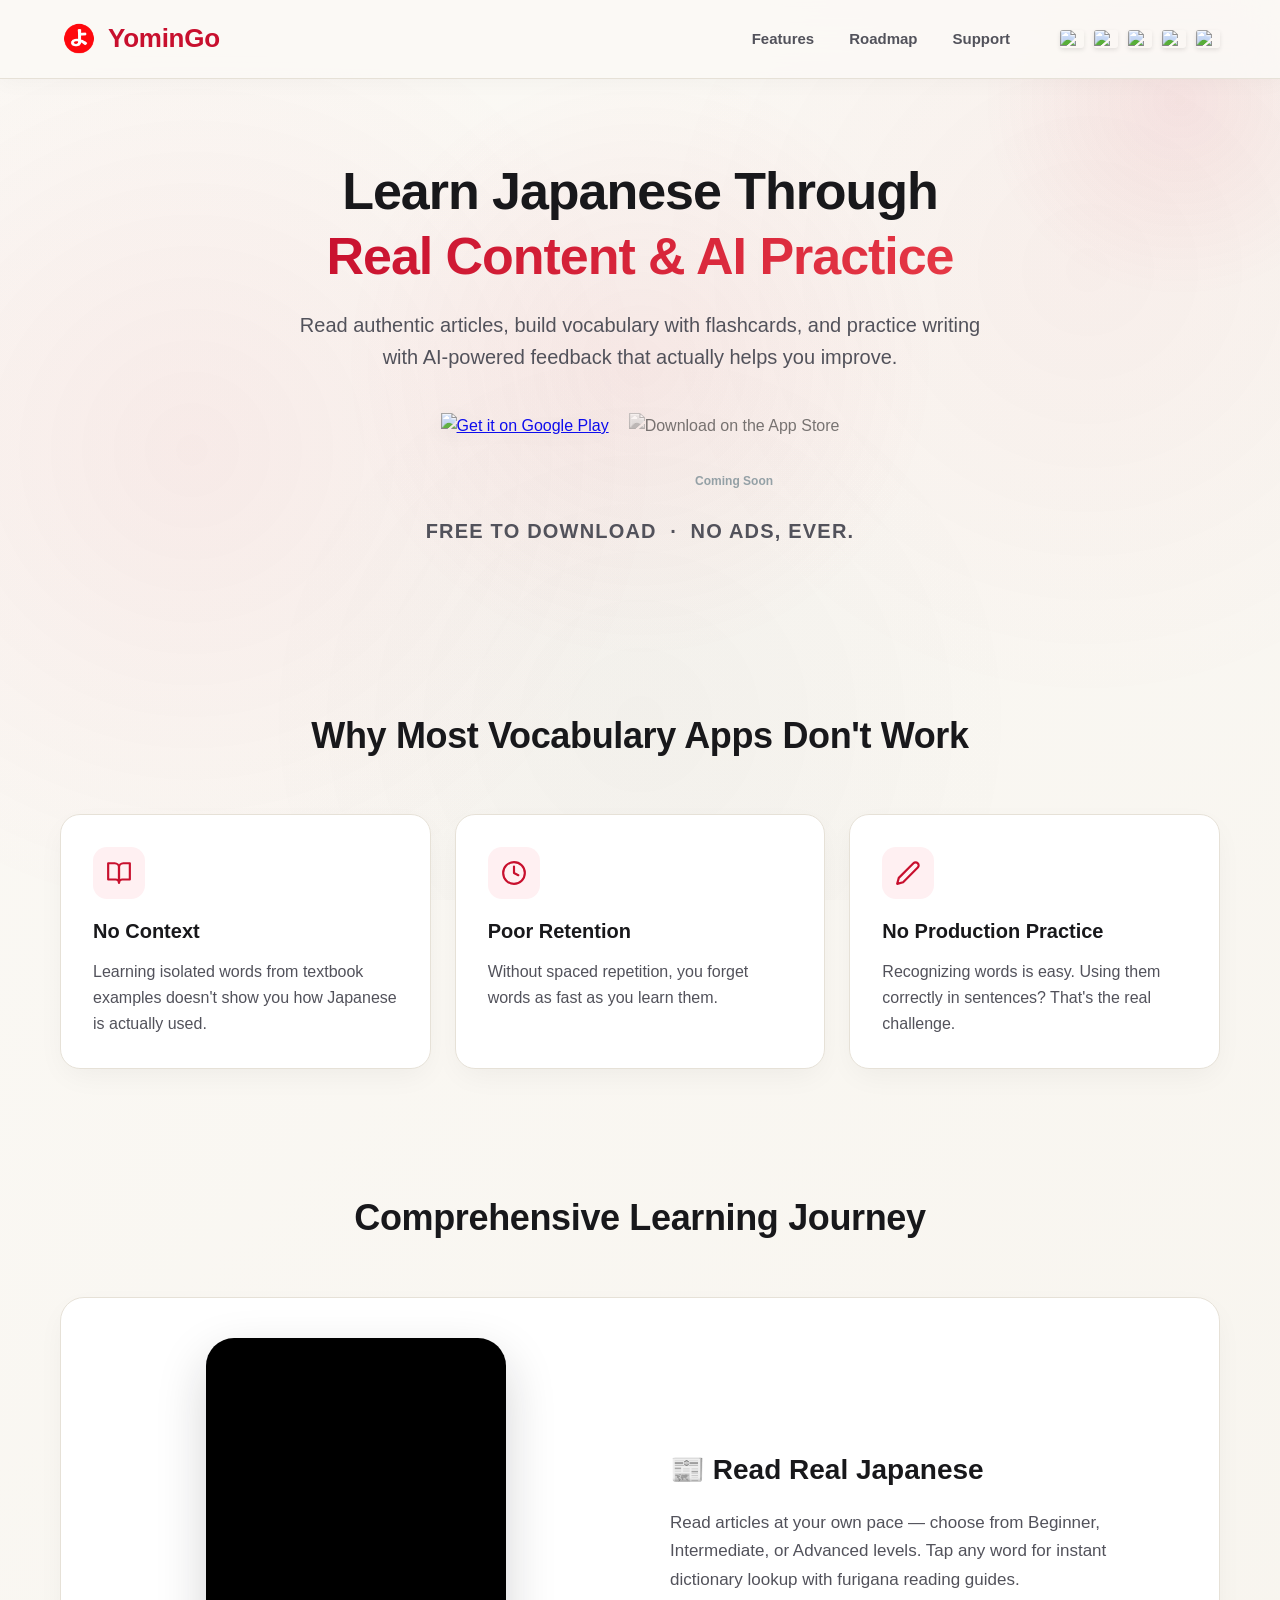
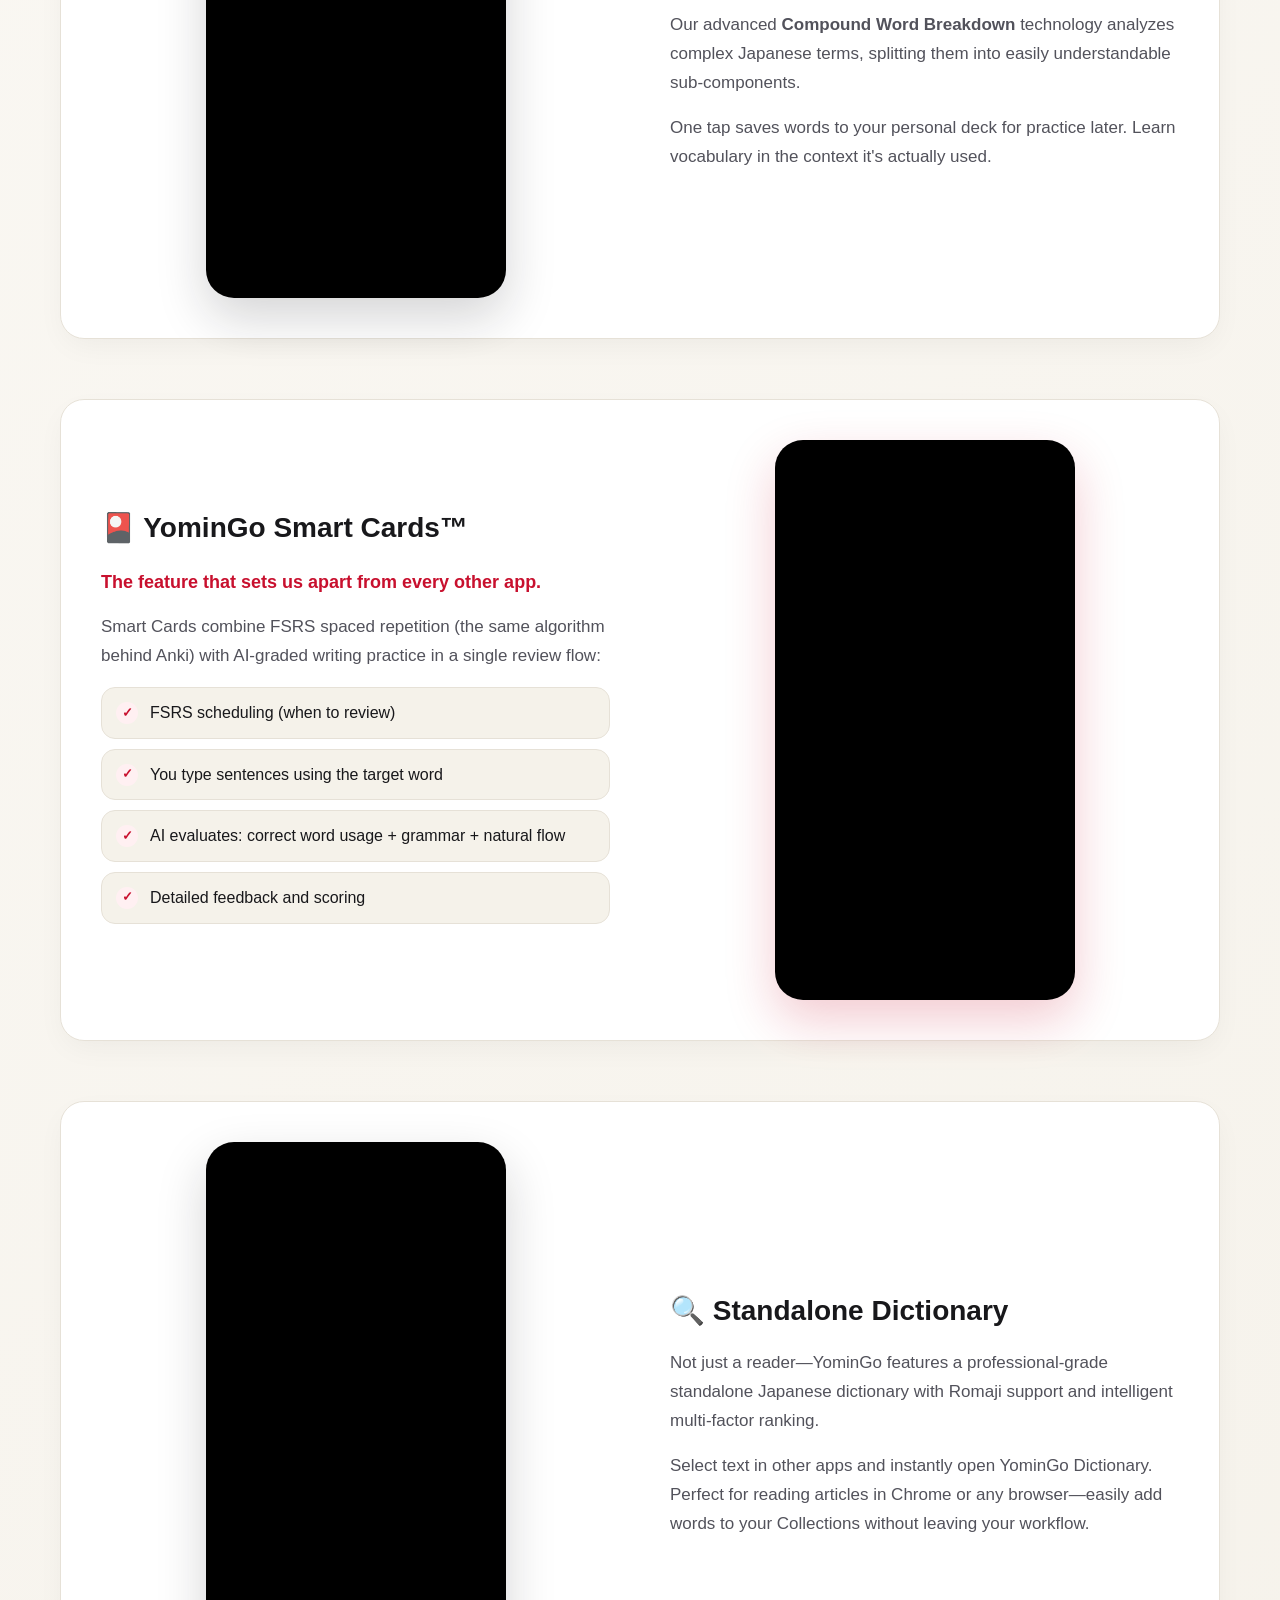
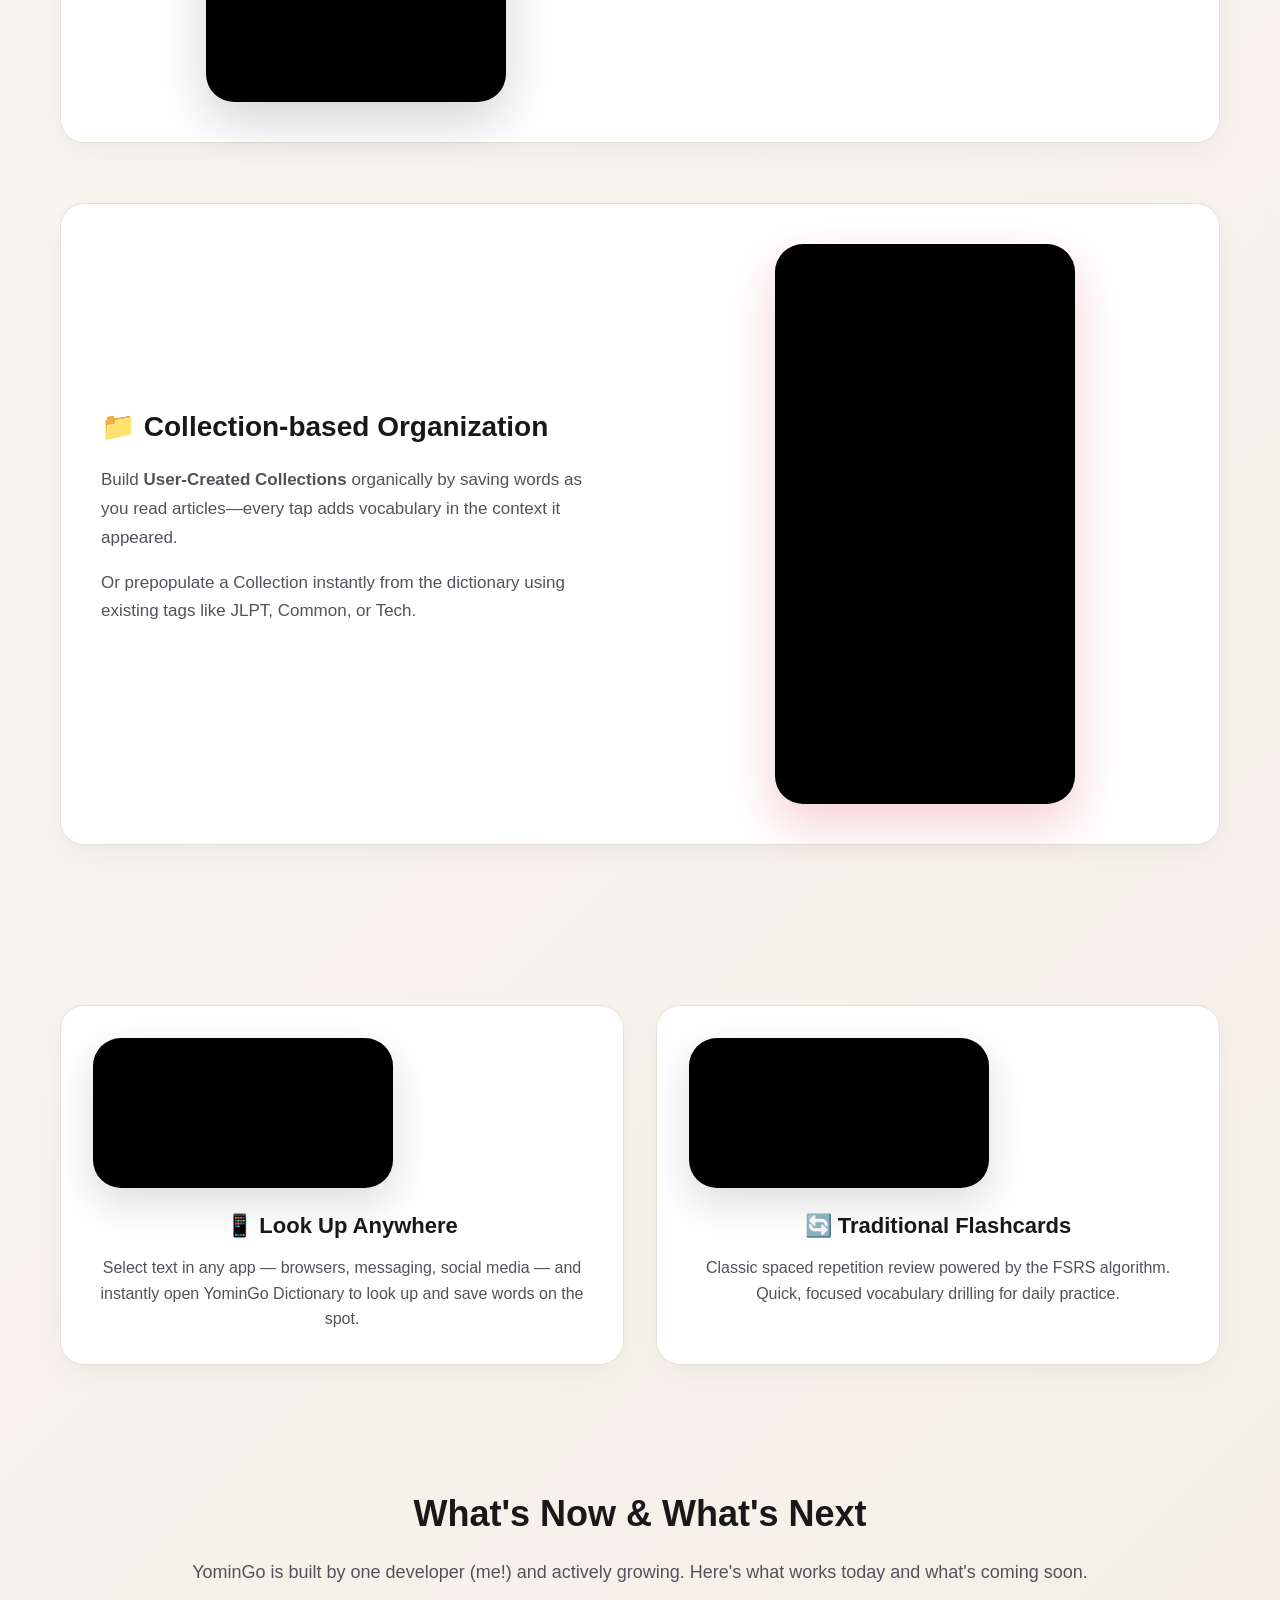
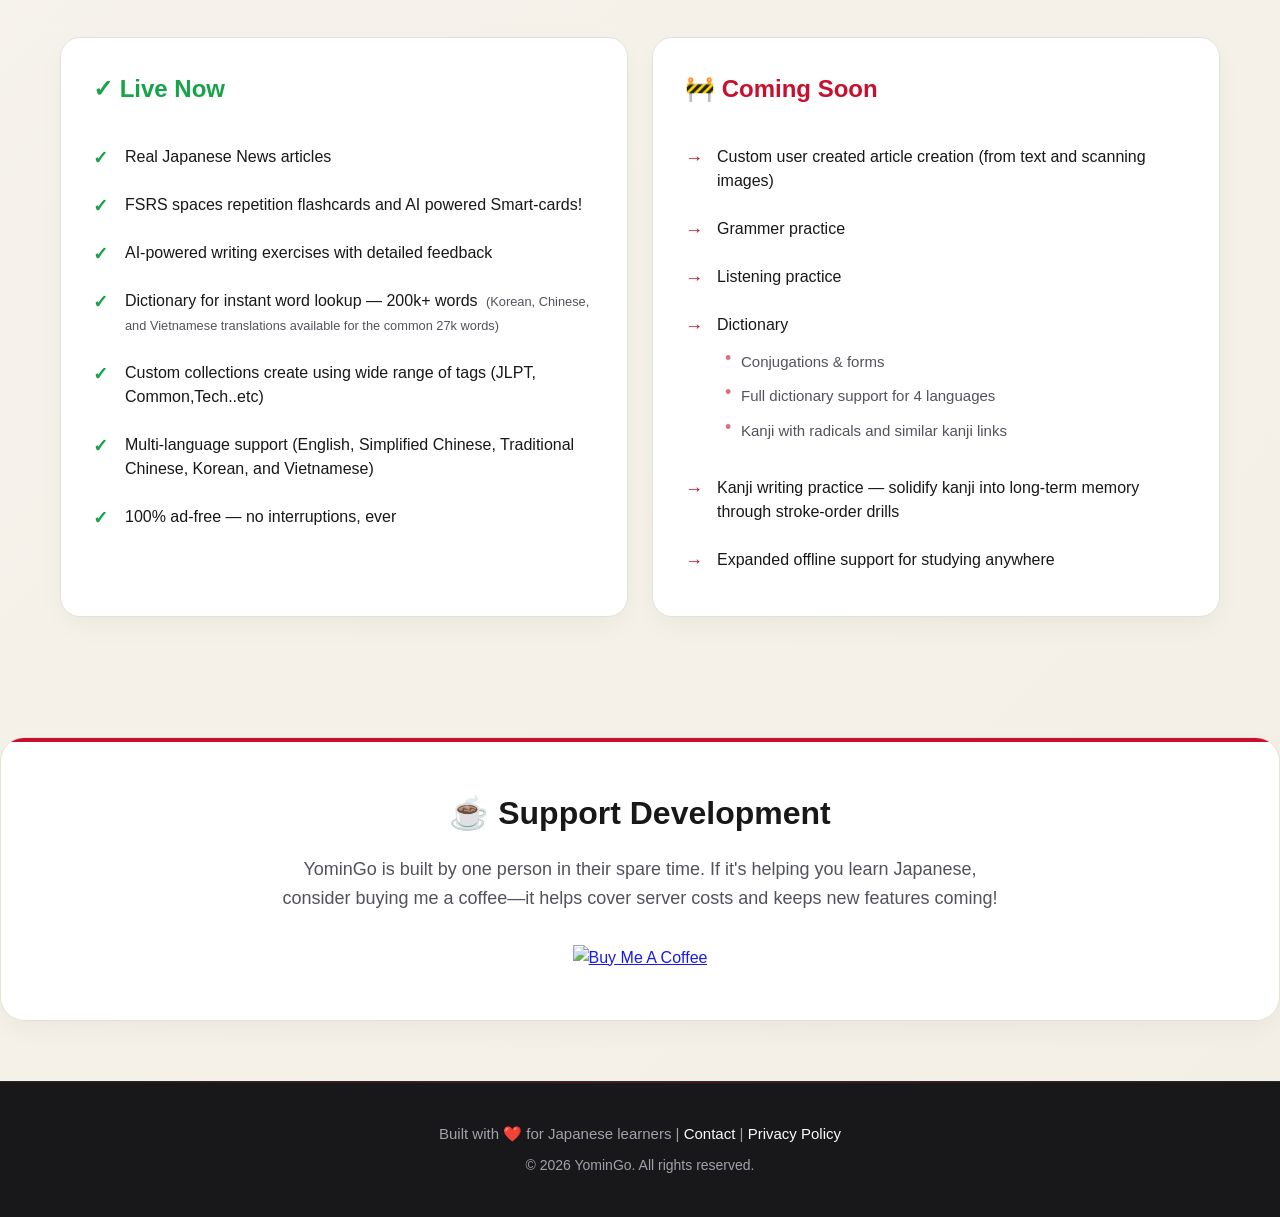
==== commit a93a6ee2: "prd link" ====
--- a/index.html
+++ b/index.html
@@ -102,7 +102,7 @@
                 that actually helps you improve.</p>
 
             <div class="cta-buttons">
-                <a href="#" target="_blank">
+                <a href="https://play.google.com/store/apps/details?id=com.yomingo.app" target="_blank">
                     <img src="https://upload.wikimedia.org/wikipedia/commons/7/78/Google_Play_Store_badge_EN.svg"
                         alt="Get it on Google Play" class="store-badge">
                 </a>
--- a/styles.css
+++ b/styles.css
@@ -1,1058 +1,961 @@
+/* ==========================================================================
+   YominGo - Theme 1: Traditional Vermilion & Sumi Ink (朱・墨)
+   ========================================================================== */
+
+:root {
+    --bg-page: #FBF9F5;
+    --bg-page-gradient: linear-gradient(135deg, #FBF9F5 0%, #F3EFE6 100%);
+    --bg-surface: #FFFFFF;
+    --bg-surface-subtle: #F5F2EA;
+    --text-main: #18181B;
+    --text-muted: #52525B;
+    --accent-primary: #C8102E; /* Torii Vermilion Red */
+    --accent-secondary: #E63946;
+    --accent-soft: #FFF0F2;
+    --accent-hover: #9E0A22;
+    --border-subtle: #E6E1D7;
+    --border-highlight: rgba(200, 16, 46, 0.25);
+    --footer-bg: #18181B;
+    --footer-text: #A1A1AA;
+    --shadow-sm: 0 2px 6px rgba(24, 24, 27, 0.03);
+    --shadow-md: 0 10px 30px -5px rgba(24, 24, 27, 0.05);
+    --shadow-hover: 0 18px 45px rgba(200, 16, 46, 0.12);
+}
+
 * {
-            margin: 0;
-            padding: 0;
-            box-sizing: border-box;
-        }
-        
-        body {
-            font-family: 'Inter', -apple-system, BlinkMacSystemFont, 'Segoe UI', Roboto, Oxygen, Ubuntu, Cantarell, sans-serif;
-            line-height: 1.6;
-            color: #2c3e50;
-            background: linear-gradient(135deg, #f5f7fa 0%, #e8eef5 100%);
-            overflow-x: hidden;
-        }
-        
-        /* Modern Glassmorphism Background */
-        body::before {
-            content: '';
-            position: fixed;
-            top: 0;
-            left: 0;
-            width: 100%;
-            height: 100%;
-            background:
-                radial-gradient(circle at 15% 50%, rgba(200, 16, 46, 0.08) 0%, transparent 40%),
-                radial-gradient(circle at 85% 30%, rgba(200, 16, 46, 0.05) 0%, transparent 35%),
-                radial-gradient(circle at 50% 80%, rgba(44, 62, 80, 0.05) 0%, transparent 40%);
-            z-index: -1;
-            pointer-events: none;
-        }
-
-        /* Floating orbs for modern effect */
-        body::after {
-            content: '';
-            position: fixed;
-            width: 400px;
-            height: 400px;
-            background: radial-gradient(circle, rgba(200, 16, 46, 0.1) 0%, transparent 70%);
-            border-radius: 50%;
-            top: -100px;
-            right: -100px;
-            z-index: -1;
-            animation: float 8s ease-in-out infinite;
-        }
-
-        @keyframes float {
-            0%, 100% { transform: translate(0, 0) scale(1); }
-            50% { transform: translate(-30px, 30px) scale(1.1); }
-        }
-        
-        .container {
-            max-width: 1200px;
-            margin: 0 auto;
-            padding: 0 20px;
-            position: relative;
-            z-index: 1;
-        }
-        
-        /* Header - Modern Glassmorphism */
-        header {
-            padding: 20px 0;
-            background: rgba(255, 255, 255, 0.85);
-            backdrop-filter: blur(20px);
-            -webkit-backdrop-filter: blur(20px);
-            border-bottom: 1px solid rgba(200, 16, 46, 0.1);
-            position: sticky;
-            top: 0;
-            z-index: 100;
-            box-shadow: 0 4px 30px rgba(0, 0, 0, 0.05);
-        }
-        
-        .header-content {
-            display: flex;
-            justify-content: space-between;
-            align-items: center;
-        }
-        
-        .logo {
-            font-size: 28px;
-            font-weight: 700;
-            color: #c8102e; /* Japanese-inspired deep red */
-            position: relative;
-            display: flex;
-            align-items: center;
-            gap: 8px;
-        }
-
-        .logo-icon {
-            height: 40px;
-            width: auto;
-            display: block;
-            object-fit: contain;
-        }
-        
-        .nav-links {
-            display: flex;
-            gap: 35px;
-            list-style: none;
-        }
-
-        /* Mobile Menu Button */
-        .mobile-menu-btn {
-            display: none;
-            flex-direction: column;
-            justify-content: space-between;
-            width: 30px;
-            height: 24px;
-            background: none;
-            border: none;
-            cursor: pointer;
-            padding: 0;
-            z-index: 101;
-        }
-
-        .hamburger-line {
-            width: 100%;
-            height: 2px;
-            background: linear-gradient(90deg, #2c3e50, #c8102e);
-            transition: all 0.3s ease;
-            transform-origin: center;
-            border-radius: 2px;
-        }
-
-        .mobile-menu-btn:hover .hamburger-line {
-            background: linear-gradient(90deg, #c8102e, #e74c3c);
-        }
-
-        /* Mobile menu button active state (X animation) */
-        .mobile-menu-btn.active .hamburger-line:nth-child(1) {
-            transform: rotate(45deg) translate(5px, 6px);
-        }
-
-        .mobile-menu-btn.active .hamburger-line:nth-child(2) {
-            opacity: 0;
-        }
-
-        .mobile-menu-btn.active .hamburger-line:nth-child(3) {
-            transform: rotate(-45deg) translate(5px, -6px);
-        }
-        
-        .nav-links a {
-            text-decoration: none;
-            color: #495057;
-            font-weight: 500;
-            transition: all 0.3s ease;
-            position: relative;
-        }
-
-        .nav-links a::after {
-            content: '';
-            position: absolute;
-            bottom: -4px;
-            left: 0;
-            width: 0;
-            height: 2px;
-            background: linear-gradient(90deg, #c8102e, #e74c3c);
-            transition: width 0.3s ease;
-        }
-
-        .nav-links a:hover {
-            color: #c8102e;
-        }
-
-        .nav-links a:hover::after {
-            width: 100%;
-        }
-        
-        /* Hero Section - Modern Glassmorphism */
-        .hero {
-            padding: 80px 0 60px;
-            text-align: center;
-            position: relative;
-        }
-
-        .hero::before {
-            content: '';
-            position: absolute;
-            top: 50%;
-            left: 50%;
-            transform: translate(-50%, -50%);
-            width: 600px;
-            height: 600px;
-            background: radial-gradient(circle, rgba(200, 16, 46, 0.08) 0%, transparent 70%);
-            border-radius: 50%;
-            z-index: -1;
-            animation: pulse 4s ease-in-out infinite;
-        }
-
-        @keyframes pulse {
-            0%, 100% { transform: translate(-50%, -50%) scale(1); opacity: 0.5; }
-            50% { transform: translate(-50%, -50%) scale(1.1); opacity: 0.8; }
-        }
-
-        .hero h1 {
-            font-size: 52px;
-            margin-bottom: 20px;
-            color: #2c3e50;
-            line-height: 1.3;
-            font-weight: 700;
-            letter-spacing: -0.5px;
-        }
-
-        .hero .highlight {
-            background: linear-gradient(135deg, #c8102e 0%, #e74c3c 100%);
-            -webkit-background-clip: text;
-            -webkit-text-fill-color: transparent;
-            background-clip: text;
-            font-weight: 700;
-            position: relative;
-            display: inline-block;
-        }
-
-        .hero .highlight::before {
-            content: '';
-            position: absolute;
-            bottom: -5px;
-            left: 0;
-            width: 100%;
-            height: 3px;
-            background: linear-gradient(90deg, #c8102e, #e74c3c, #c8102e);
-            border-radius: 2px;
-            transform: scaleX(0);
-            transition: transform 0.3s ease;
-        }
-
-        .hero:hover .highlight::before {
-            transform: scaleX(1);
-        }
-
-        .hero p {
-            font-size: 20px;
-            color: #495057;
-            margin-bottom: 40px;
-            max-width: 700px;
-            margin-left: auto;
-            margin-right: auto;
-            line-height: 1.6;
-        }
-
-        .cta-buttons {
-            display: flex;
-            gap: 20px;
-            justify-content: center;
-            flex-wrap: wrap;
-            margin-bottom: 30px;
-        }
-
-        .store-badge {
-            height: 55px;
-            cursor: pointer;
-            opacity: 0.9;
-            transition: all 0.3s ease;
-            filter: drop-shadow(0 2px 8px rgba(0, 0, 0, 0.1));
-            position: relative;
-        }
-
-        .store-badge::before {
-            content: '';
-            position: absolute;
-            top: -5px;
-            left: -5px;
-            right: -5px;
-            bottom: -5px;
-            border-radius: 12px;
-            background: linear-gradient(135deg, rgba(200, 16, 46, 0.1), transparent);
-            opacity: 0;
-            transition: opacity 0.3s ease;
-        }
-
-        .store-badge:hover {
-            opacity: 1;
-            transform: translateY(-4px);
-            filter: drop-shadow(0 8px 20px rgba(200, 16, 46, 0.2));
-        }
-
-        .store-badge:hover::before {
-            opacity: 1;
-        }
-
-        .hero-trust {
-            margin-top: 16px;
-            font-size: 13px;
-            font-weight: 600;
-            letter-spacing: 0.04em;
-            color: rgba(255, 255, 255, 0.65);
-            text-transform: uppercase;
-        }
-
-        /* Modern Glass Card Style */
-        .glass-card {
-            background: rgba(255, 255, 255, 0.7);
-            backdrop-filter: blur(10px);
-            -webkit-backdrop-filter: blur(10px);
-            border: 1px solid rgba(255, 255, 255, 0.3);
-            border-radius: 16px;
-            padding: 40px;
-            transition: all 0.3s ease;
-            box-shadow: 0 8px 32px rgba(0, 0, 0, 0.08);
-        }
-
-        .glass-card:hover {
-            background: rgba(255, 255, 255, 0.85);
-            border-color: rgba(200, 16, 46, 0.2);
-            transform: translateY(-4px);
-            box-shadow: 0 12px 40px rgba(200, 16, 46, 0.15);
-        }
-
-        /* Problem Section - Modern Glassmorphism */
-        .problem-section {
-            padding: 60px 0;
-            background: linear-gradient(180deg, rgba(255, 255, 255, 0.5) 0%, rgba(255, 255, 255, 0.7) 100%);
-            backdrop-filter: blur(10px);
-        }
-
-        .problem-section h2 {
-            text-align: center;
-            font-size: 36px;
-            margin-bottom: 50px;
-            color: #2c3e50;
-            font-weight: 700;
-        }
-
-        .problem-cards {
-            display: grid;
-            grid-template-columns: repeat(auto-fit, minmax(300px, 1fr));
-            gap: 24px;
-        }
-
-        .problem-card {
-            background: rgba(255, 255, 255, 0.6);
-            backdrop-filter: blur(15px);
-            -webkit-backdrop-filter: blur(15px);
-            border: 1px solid rgba(255, 255, 255, 0.4);
-            border-radius: 20px;
-            padding: 32px;
-            transition: all 0.3s ease;
-            box-shadow: 0 8px 32px rgba(0, 0, 0, 0.06);
-            position: relative;
-            overflow: hidden;
-        }
-
-        .problem-card::before {
-            content: '';
-            position: absolute;
-            top: 0;
-            left: 0;
-            right: 0;
-            height: 3px;
-            background: linear-gradient(90deg, #c8102e, #e74c3c, #c8102e);
-            opacity: 0;
-            transition: opacity 0.3s ease;
-        }
-
-        .problem-card:hover {
-            background: rgba(255, 255, 255, 0.8);
-            border-color: rgba(200, 16, 46, 0.3);
-            transform: translateY(-8px) scale(1.02);
-            box-shadow: 0 20px 60px rgba(200, 16, 46, 0.2);
-        }
-
-        .problem-card:hover::before {
-            opacity: 1;
-        }
-
-        .problem-card .icon {
-            width: 52px;
-            height: 52px;
-            margin-bottom: 16px;
-            display: flex;
-            align-items: center;
-            justify-content: center;
-            background: rgba(200, 16, 46, 0.07);
-            border-radius: 14px;
-            transition: all 0.3s ease;
-        }
-
-        .problem-card .icon svg {
-            width: 26px;
-            height: 26px;
-            color: #c8102e;
-        }
-
-        .problem-card:hover .icon {
-            transform: scale(1.1) rotate(5deg);
-            background: rgba(200, 16, 46, 0.13);
-        }
-        
-        .problem-card h3 {
-            font-size: 20px;
-            margin-bottom: 12px;
-            color: #2c3e50;
-            font-weight: 600;
-        }
-
-        .problem-card p {
-            color: #495057;
-            line-height: 1.6;
-            font-size: 16px;
-        }
-        
-        /* Features Section - Modern Glassmorphism */
-        .features {
-            padding: 60px 0;
-            background: linear-gradient(180deg, rgba(248, 249, 250, 0.6) 0%, rgba(255, 255, 255, 0.4) 100%);
-        }
-
-        .features h2 {
-            text-align: center;
-            font-size: 36px;
-            margin-bottom: 50px;
-            color: #2c3e50;
-            font-weight: 700;
-        }
-
-        .feature-item {
-            display: grid;
-            grid-template-columns: 1fr 1fr;
-            gap: 60px;
-            margin-bottom: 60px;
-            align-items: center;
-            background: rgba(255, 255, 255, 0.65);
-            backdrop-filter: blur(15px);
-            -webkit-backdrop-filter: blur(15px);
-            border: 1px solid rgba(255, 255, 255, 0.5);
-            border-radius: 24px;
-            padding: 40px;
-            transition: all 0.4s ease;
-            box-shadow: 0 8px 32px rgba(0, 0, 0, 0.06);
-        }
-
-        .feature-item:hover {
-            background: rgba(255, 255, 255, 0.85);
-            border-color: rgba(200, 16, 46, 0.2);
-            transform: translateY(-6px);
-            box-shadow: 0 16px 48px rgba(200, 16, 46, 0.15);
-        }
-
-        .smart-tagline {
-            font-size: 18px !important;
-            font-weight: 600;
-            color: #c8102e !important;
-            margin-bottom: 16px !important;
-        }
-
-        .smart-bullets {
-            list-style: none;
-            margin: 16px 0 0 0;
-            padding: 0;
-        }
-
-        .smart-bullets li {
-            position: relative;
-            padding: 12px 16px 12px 48px;
-            margin-bottom: 10px;
-            background: rgba(255, 255, 255, 0.6);
-            border: 1px solid rgba(200, 16, 46, 0.1);
-            border-radius: 14px;
-            color: #495057;
-            font-size: 16px;
-            line-height: 1.6;
-            transition: transform 0.2s ease, box-shadow 0.2s ease, border-color 0.2s ease;
-        }
-
-        .smart-bullets li::before {
-            content: '✓';
-            position: absolute;
-            left: 14px;
-            top: 50%;
-            transform: translateY(-50%);
-            width: 22px;
-            height: 22px;
-            background: rgba(200, 16, 46, 0.08);
-            border-radius: 50%;
-            color: #c8102e;
-            font-size: 13px;
-            font-weight: 700;
-            display: flex;
-            align-items: center;
-            justify-content: center;
-        }
-
-        .smart-bullets li:hover {
-            transform: translateX(2px);
-            border-color: rgba(200, 16, 46, 0.2);
-            box-shadow: 0 4px 12px rgba(0, 0, 0, 0.04);
-        }
-
-        .feature-item:nth-child(even) .feature-content {
-            order: 2;
-        }
-
-        .feature-item:nth-child(even) .feature-visual {
-            order: 1;
-        }
-
-        .feature-content h3 {
-            font-size: 28px;
-            margin-bottom: 16px;
-            color: #2c3e50;
-            font-weight: 700;
-        }
-
-        .feature-content p {
-            color: #495057;
-            font-size: 17px;
-            line-height: 1.7;
-            margin-bottom: 16px;
-        }
-
-        .feature-visual {
-            background: linear-gradient(135deg, rgba(200, 16, 46, 0.05) 0%, rgba(200, 16, 46, 0.1) 100%);
-            height: 350px;
-            border-radius: 16px;
-            display: flex;
-            align-items: center;
-            justify-content: center;
-            color: #6c757d;
-            font-size: 16px;
-            text-align: center;
-            padding: 24px;
-            border: 1px solid rgba(200, 16, 46, 0.1);
-            backdrop-filter: blur(10px);
-            -webkit-backdrop-filter: blur(10px);
-            position: relative;
-            overflow: hidden;
-        }
-
-        .feature-visual::before {
-            content: '';
-            position: absolute;
-            top: -50%;
-            left: -50%;
-            width: 200%;
-            height: 200%;
-            background: linear-gradient(
-                45deg,
-                transparent 40%,
-                rgba(255, 255, 255, 0.3) 50%,
-                transparent 60%
-            );
-            animation: shine 3s ease-in-out infinite;
-        }
-
-        @keyframes shine {
-            0% { transform: translateX(-100%) translateY(-100%) rotate(45deg); }
-            100% { transform: translateX(100%) translateY(100%) rotate(45deg); }
-        }
-
-        /* Feature videos — 720x1614 portrait phone mockups */
-        .feature-visual.feature-video {
-            background: none;
-            border: none;
-            backdrop-filter: none;
-            -webkit-backdrop-filter: none;
-            padding: 0;
-            height: auto;
-            display: flex;
-            align-items: center;
-            justify-content: center;
-            overflow: visible;
-        }
-
-        .feature-visual.feature-video::before {
-            display: none;
-        }
-
-        .feature-visual.feature-video video {
-            width: auto;
-            max-width: 100%;
-            height: auto;
-            max-height: 560px;
-            aspect-ratio: 720 / 1430;
-            object-fit: cover;
-            object-position: center 45%;
-            border-radius: 28px;
-            background: #000;
-            display: block;
-        }
-
-        .feature-visual.feature-video.read video {
-            box-shadow: 0 20px 60px rgba(129, 212, 250, 0.35);
-        }
-
-        .feature-visual.feature-video.smart video {
-            box-shadow: 0 20px 60px rgba(200, 16, 46, 0.4);
-        }
-
-        .feature-visual.feature-video.dict video {
-            box-shadow: 0 20px 60px rgba(0, 172, 193, 0.35);
-        }
-
-        .feature-visual.feature-video.coll video {
-            box-shadow: 0 20px 60px rgba(238, 90, 90, 0.35);
-        }
-        
-        /* How It Works - compact strip */
-        .how-it-works {
-            padding: 24px 0;
-            background: linear-gradient(180deg, rgba(255, 255, 255, 0.7) 0%, rgba(248, 249, 250, 0.5) 100%);
-        }
-
-        .steps-strip {
-            display: flex;
-            align-items: center;
-            justify-content: center;
-            flex-wrap: wrap;
-            gap: 12px 16px;
-            background: rgba(255, 255, 255, 0.7);
-            backdrop-filter: blur(15px);
-            -webkit-backdrop-filter: blur(15px);
-            border: 1px solid rgba(255, 255, 255, 0.5);
-            border-radius: 50px;
-            padding: 14px 32px;
-            box-shadow: 0 4px 20px rgba(0, 0, 0, 0.05);
-        }
-
-        .strip-label {
-            font-size: 13px;
-            font-weight: 700;
-            text-transform: uppercase;
-            letter-spacing: 0.08em;
-            color: #c8102e;
-            margin-right: 8px;
-        }
-
-        .step-strip-item {
-            display: flex;
-            align-items: center;
-            gap: 8px;
-            font-size: 15px;
-            font-weight: 600;
-            color: #2c3e50;
-        }
-
-        .step-num {
-            width: 24px;
-            height: 24px;
-            background: linear-gradient(135deg, #c8102e 0%, #e74c3c 100%);
-            color: #fff;
-            border-radius: 7px;
-            display: flex;
-            align-items: center;
-            justify-content: center;
-            font-size: 12px;
-            font-weight: 700;
-            flex-shrink: 0;
-            box-shadow: 0 2px 8px rgba(200, 16, 46, 0.35);
-        }
-
-        .step-arrow {
-            color: rgba(45, 106, 159, 0.45);
-            font-size: 16px;
-            line-height: 1;
-        }
-        
-        /* Extra Features - Horizontal Video Cards */
-        .extra-features {
-            padding: 40px 0 60px;
-            background: linear-gradient(180deg, rgba(255, 255, 255, 0.7) 0%, rgba(248, 249, 250, 0.5) 100%);
-        }
-
-        .extra-features-grid {
-            display: grid;
-            grid-template-columns: repeat(2, 1fr);
-            gap: 32px;
-        }
-
-        .extra-feature-card {
-            background: rgba(255, 255, 255, 0.65);
-            backdrop-filter: blur(15px);
-            -webkit-backdrop-filter: blur(15px);
-            border: 1px solid rgba(255, 255, 255, 0.5);
-            border-radius: 24px;
-            padding: 32px;
-            text-align: center;
-            transition: all 0.4s ease;
-            box-shadow: 0 8px 32px rgba(0, 0, 0, 0.06);
-        }
-
-        .extra-feature-card:hover {
-            background: rgba(255, 255, 255, 0.85);
-            border-color: rgba(200, 16, 46, 0.2);
-            transform: translateY(-6px);
-            box-shadow: 0 16px 48px rgba(200, 16, 46, 0.15);
-        }
-
-        .extra-feature-card h3 {
-            font-size: 22px;
-            margin: 20px 0 12px;
-            color: #2c3e50;
-            font-weight: 700;
-        }
-
-        .extra-feature-card p {
-            color: #495057;
-            font-size: 16px;
-            line-height: 1.6;
-        }
-
-        .extra-feature-video {
-            display: flex;
-            align-items: center;
-            justify-content: center;
-        }
-
-        .extra-feature-video video {
-            width: auto;
-            max-width: 100%;
-            height: auto;
-            max-height: 380px;
-            aspect-ratio: 720 / 1430;
-            object-fit: cover;
-            object-position: center 45%;
-            border-radius: 28px;
-            background: #000;
-            display: block;
-        }
-
-        .extra-feature-video.browser video {
-            box-shadow: 0 20px 60px rgba(45, 106, 159, 0.35);
-        }
-
-        .extra-feature-video.flashcard video {
-            box-shadow: 0 20px 60px rgba(156, 39, 176, 0.35);
-        }
-
-        /* Roadmap - Modern Glassmorphism */
-        .roadmap {
-            padding: 60px 0;
-            background: linear-gradient(180deg, rgba(248, 249, 250, 0.6) 0%, rgba(255, 255, 255, 0.4) 100%);
-        }
-
-        .roadmap h2 {
-            text-align: center;
-            font-size: 36px;
-            margin-bottom: 16px;
-            color: #2c3e50;
-            font-weight: 700;
-        }
-
-        .roadmap-intro {
-            text-align: center;
-            color: #495057;
-            margin-bottom: 50px;
-            font-size: 18px;
-            line-height: 1.6;
-        }
-
-        .roadmap-grid {
-            display: grid;
-            grid-template-columns: repeat(auto-fit, minmax(350px, 1fr));
-            gap: 24px;
-        }
-
-        .roadmap-column {
-            background: rgba(255, 255, 255, 0.7);
-            backdrop-filter: blur(15px);
-            -webkit-backdrop-filter: blur(15px);
-            border: 1px solid rgba(255, 255, 255, 0.5);
-            border-radius: 20px;
-            padding: 32px;
-            transition: all 0.3s ease;
-            box-shadow: 0 8px 32px rgba(0, 0, 0, 0.06);
-        }
-
-        .roadmap-column:hover {
-            background: rgba(255, 255, 255, 0.85);
-            border-color: rgba(200, 16, 46, 0.3);
-            transform: translateY(-6px);
-            box-shadow: 0 16px 48px rgba(200, 16, 46, 0.15);
-        }
-
-        .roadmap-column h3 {
-            font-size: 24px;
-            margin-bottom: 24px;
-            color: #2c3e50;
-            font-weight: 700;
-        }
-
-        .roadmap-column.live h3 {
-            color: #28a745;
-        }
-
-        .roadmap-column.soon h3 {
-            color: #2d6a9f;
-        }
-
-        .roadmap-column.soon:hover {
-            border-color: rgba(45, 106, 159, 0.3);
-            box-shadow: 0 16px 48px rgba(45, 106, 159, 0.15);
-        }
-        
-        .roadmap-list {
-            list-style: none;
-        }
-
-        .roadmap-list > li {
-            padding: 12px 0;
-            padding-left: 32px;
-            position: relative;
-            color: #495057;
-            line-height: 1.5;
-            font-size: 16px;
-        }
-
-        .roadmap-list > li:before {
-            content: "✓";
-            position: absolute;
-            left: 0;
-            color: #28a745;
-            font-weight: 700;
-            font-size: 18px;
-        }
-
-        .roadmap-column.soon .roadmap-list > li:before {
-            content: "→";
-            color: #2d6a9f;
-        }
-
-        .roadmap-sublist {
-            list-style: none;
-            margin: 8px 0 4px;
-            padding-left: 4px;
-        }
-
-        .roadmap-sublist li {
-            padding: 6px 0 6px 20px;
-            position: relative;
-            color: #6c757d;
-            line-height: 1.5;
-            font-size: 15px;
-        }
-
-        .roadmap-sublist li:before {
-            content: "•";
-            position: absolute;
-            left: 4px;
-            top: 4px;
-            color: rgba(45, 106, 159, 0.55);
-            font-size: 18px;
-            line-height: 1;
-        }
-
-        .dict-note {
-            font-size: 0.78em;
-            color: #6c757d;
-            font-weight: 400;
-            margin-left: 4px;
-        }
-
-        /* Support Section - Modern Glassmorphism */
-        .support {
-            background: rgba(255, 255, 255, 0.75);
-            backdrop-filter: blur(20px);
-            -webkit-backdrop-filter: blur(20px);
-            border: 1px solid rgba(255, 255, 255, 0.6);
-            border-radius: 24px;
-            padding: 50px 40px;
-            text-align: center;
-            margin: 60px 0;
-            box-shadow: 0 12px 40px rgba(0, 0, 0, 0.08);
-            transition: all 0.3s ease;
-            position: relative;
-            overflow: hidden;
-        }
-
-        .support::before {
-            content: '';
-            position: absolute;
-            top: 0;
-            left: 0;
-            right: 0;
-            height: 4px;
-            background: linear-gradient(90deg, #c8102e, #e74c3c, #c8102e);
-        }
-
-        .support:hover {
-            transform: translateY(-4px);
-            box-shadow: 0 16px 50px rgba(200, 16, 46, 0.15);
-        }
-
-        .support h2 {
-            font-size: 32px;
-            margin-bottom: 16px;
-            color: #2c3e50;
-            font-weight: 700;
-        }
-
-        .support p {
-            font-size: 18px;
-            margin-bottom: 32px;
-            color: #495057;
-            line-height: 1.6;
-        }
-        
-        /* Footer - Modern Glassmorphism */
-        footer {
-            background: linear-gradient(135deg, rgba(44, 62, 80, 0.95) 0%, rgba(52, 73, 94, 0.9) 100%);
-            backdrop-filter: blur(20px);
-            -webkit-backdrop-filter: blur(20px);
-            padding: 40px 0;
-            text-align: center;
-            border-top: 1px solid rgba(255, 255, 255, 0.1);
-            position: relative;
-        }
-
-        footer::before {
-            content: '';
-            position: absolute;
-            top: 0;
-            left: 0;
-            right: 0;
-            height: 1px;
-            background: linear-gradient(90deg, transparent, rgba(200, 16, 46, 0.3), transparent);
-        }
-
-        footer p {
-            color: #adb5bd;
-            line-height: 1.6;
-            font-size: 15px;
-        }
-
-        footer a {
-            color: #fff;
-            text-decoration: none;
-            transition: all 0.3s ease;
-            position: relative;
-        }
-
-        footer a::after {
-            content: '';
-            position: absolute;
-            bottom: -2px;
-            left: 0;
-            width: 0;
-            height: 1px;
-            background: #c8102e;
-            transition: width 0.3s ease;
-        }
-
-        footer a:hover {
-            color: #c8102e;
-        }
-
-        footer a:hover::after {
-            width: 100%;
-        }
-        
-        /* Responsive - clean mobile experience */
-        @media (max-width: 768px) {
-            .hero h1 {
-                font-size: 36px;
-            }
-
-            .hero p {
-                font-size: 17px;
-            }
-
-            .feature-item {
-                grid-template-columns: 1fr;
-                gap: 32px;
-                padding: 24px;
-            }
-
-            .feature-item:nth-child(even) .feature-content,
-            .feature-item:nth-child(even) .feature-visual {
-                order: 0;
-            }
-
-            .feature-visual.feature-video video {
-                max-height: 70vh;
-                max-width: 280px;
-            }
-
-            /* Mobile Menu Styles */
-            .mobile-menu-btn {
-                display: flex;
-            }
-
-            .nav-links {
-                display: none;
-                position: fixed;
-                top: 0;
-                left: 0;
-                width: 100%;
-                height: 100vh;
-                background: rgba(255, 255, 255, 0.9);
-                backdrop-filter: blur(25px);
-                -webkit-backdrop-filter: blur(25px);
-                flex-direction: column;
-                justify-content: center;
-                align-items: center;
-                gap: 30px;
-                padding: 80px 20px;
-                z-index: 100;
-                opacity: 0;
-                visibility: hidden;
-                transition: all 0.3s ease;
-            }
-
-            .nav-links.active {
-                display: flex;
-                opacity: 1;
-                visibility: visible;
-            }
-
-            .nav-links li {
-                opacity: 0;
-                transform: translateY(20px);
-                transition: all 0.3s ease;
-            }
-
-            .nav-links.active li {
-                opacity: 1;
-                transform: translateY(0);
-            }
-
-            .nav-links.active li:nth-child(1) { transition-delay: 0.1s; }
-            .nav-links.active li:nth-child(2) { transition-delay: 0.2s; }
-            .nav-links.active li:nth-child(3) { transition-delay: 0.3s; }
-            .nav-links.active li:nth-child(4) { transition-delay: 0.4s; }
-            .nav-links.active li:nth-child(5) { transition-delay: 0.5s; }
-
-            .nav-links a {
-                font-size: 24px;
-                color: #2c3e50;
-                font-weight: 600;
-            }
-
-            .nav-links a:hover {
-                color: #c8102e;
-                transform: scale(1.05);
-            }
-
-            .lang-icons {
-                margin-left: 0 !important;
-                margin-top: 20px;
-            }
-
-            .lang-icons img {
-                width: 32px;
-                height: 24px;
-            }
-
-            .problem-section h2,
-            .features h2,
-            .roadmap h2 {
-                font-size: 28px;
-            }
-
-            .extra-features-grid {
-                grid-template-columns: 1fr;
-            }
-
-            .extra-feature-video video {
-                max-height: 70vh;
-                max-width: 280px;
-            }
-        }+    margin: 0;
+    padding: 0;
+    box-sizing: border-box;
+}
+
+body {
+    font-family: 'Inter', -apple-system, BlinkMacSystemFont, 'Segoe UI', Roboto, Oxygen, Ubuntu, Cantarell, sans-serif;
+    line-height: 1.6;
+    color: var(--text-main);
+    background: var(--bg-page-gradient);
+    overflow-x: hidden;
+}
+
+/* Modern Japanese Subtle Radial Accents */
+body::before {
+    content: '';
+    position: fixed;
+    top: 0;
+    left: 0;
+    width: 100%;
+    height: 100%;
+    background:
+        radial-gradient(circle at 15% 50%, rgba(200, 16, 46, 0.06) 0%, transparent 40%),
+        radial-gradient(circle at 85% 30%, rgba(200, 16, 46, 0.04) 0%, transparent 35%),
+        radial-gradient(circle at 50% 80%, rgba(24, 24, 27, 0.03) 0%, transparent 40%);
+    z-index: -1;
+    pointer-events: none;
+}
+
+/* Floating orb for subtle visual elegance */
+body::after {
+    content: '';
+    position: fixed;
+    width: 400px;
+    height: 400px;
+    background: radial-gradient(circle, rgba(200, 16, 46, 0.07) 0%, transparent 70%);
+    border-radius: 50%;
+    top: -100px;
+    right: -100px;
+    z-index: -1;
+    animation: float 8s ease-in-out infinite;
+}
+
+@keyframes float {
+    0%, 100% { transform: translate(0, 0) scale(1); }
+    50% { transform: translate(-30px, 30px) scale(1.08); }
+}
+
+.container {
+    max-width: 1200px;
+    margin: 0 auto;
+    padding: 0 20px;
+    position: relative;
+    z-index: 1;
+}
+
+/* Header - Modern Clean Glassmorphism */
+header {
+    padding: 18px 0;
+    background: rgba(251, 249, 245, 0.9);
+    backdrop-filter: blur(20px);
+    -webkit-backdrop-filter: blur(20px);
+    border-bottom: 1px solid var(--border-subtle);
+    position: sticky;
+    top: 0;
+    z-index: 100;
+    box-shadow: 0 4px 20px rgba(24, 24, 27, 0.03);
+}
+
+.header-content {
+    display: flex;
+    justify-content: space-between;
+    align-items: center;
+}
+
+.logo {
+    font-size: 26px;
+    font-weight: 800;
+    color: var(--accent-primary);
+    position: relative;
+    display: flex;
+    align-items: center;
+    gap: 10px;
+    letter-spacing: -0.01em;
+}
+
+.logo-icon {
+    height: 38px;
+    width: auto;
+    display: block;
+    object-fit: contain;
+}
+
+.nav-links {
+    display: flex;
+    gap: 35px;
+    list-style: none;
+}
+
+/* Mobile Menu Button */
+.mobile-menu-btn {
+    display: none;
+    flex-direction: column;
+    justify-content: space-between;
+    width: 30px;
+    height: 24px;
+    background: none;
+    border: none;
+    cursor: pointer;
+    padding: 0;
+    z-index: 101;
+}
+
+.hamburger-line {
+    width: 100%;
+    height: 2px;
+    background: var(--text-main);
+    transition: all 0.3s ease;
+    transform-origin: center;
+    border-radius: 2px;
+}
+
+.mobile-menu-btn:hover .hamburger-line {
+    background: var(--accent-primary);
+}
+
+.mobile-menu-btn.active .hamburger-line:nth-child(1) {
+    transform: rotate(45deg) translate(5px, 6px);
+}
+
+.mobile-menu-btn.active .hamburger-line:nth-child(2) {
+    opacity: 0;
+}
+
+.mobile-menu-btn.active .hamburger-line:nth-child(3) {
+    transform: rotate(-45deg) translate(5px, -6px);
+}
+
+.nav-links a {
+    text-decoration: none;
+    color: var(--text-muted);
+    font-weight: 600;
+    font-size: 15px;
+    transition: all 0.2s ease;
+    position: relative;
+}
+
+.nav-links a::after {
+    content: '';
+    position: absolute;
+    bottom: -4px;
+    left: 0;
+    width: 0;
+    height: 2px;
+    background: var(--accent-primary);
+    transition: width 0.3s ease;
+}
+
+.nav-links a:hover {
+    color: var(--accent-primary);
+}
+
+.nav-links a:hover::after {
+    width: 100%;
+}
+
+/* Hero Section */
+.hero {
+    padding: 80px 0 60px;
+    text-align: center;
+    position: relative;
+}
+
+.hero::before {
+    content: '';
+    position: absolute;
+    top: 50%;
+    left: 50%;
+    transform: translate(-50%, -50%);
+    width: 600px;
+    height: 600px;
+    background: radial-gradient(circle, rgba(200, 16, 46, 0.07) 0%, transparent 70%);
+    border-radius: 50%;
+    z-index: -1;
+    animation: pulse 4s ease-in-out infinite;
+}
+
+@keyframes pulse {
+    0%, 100% { transform: translate(-50%, -50%) scale(1); opacity: 0.6; }
+    50% { transform: translate(-50%, -50%) scale(1.1); opacity: 0.9; }
+}
+
+.hero h1 {
+    font-size: 52px;
+    margin-bottom: 20px;
+    color: var(--text-main);
+    line-height: 1.25;
+    font-weight: 800;
+    letter-spacing: -0.02em;
+}
+
+.hero .highlight {
+    background: linear-gradient(135deg, #C8102E 0%, #E63946 100%);
+    -webkit-background-clip: text;
+    -webkit-text-fill-color: transparent;
+    background-clip: text;
+    font-weight: 800;
+    position: relative;
+    display: inline-block;
+}
+
+.hero .highlight::before {
+    content: '';
+    position: absolute;
+    bottom: -4px;
+    left: 0;
+    width: 100%;
+    height: 3px;
+    background: var(--accent-primary);
+    border-radius: 2px;
+    transform: scaleX(0);
+    transition: transform 0.3s ease;
+}
+
+.hero:hover .highlight::before {
+    transform: scaleX(1);
+}
+
+.hero p {
+    font-size: 20px;
+    color: var(--text-muted);
+    margin-bottom: 40px;
+    max-width: 700px;
+    margin-left: auto;
+    margin-right: auto;
+    line-height: 1.6;
+}
+
+.cta-buttons {
+    display: flex;
+    gap: 20px;
+    justify-content: center;
+    flex-wrap: wrap;
+    margin-bottom: 24px;
+}
+
+.store-badge {
+    height: 55px;
+    cursor: pointer;
+    opacity: 0.95;
+    transition: all 0.3s ease;
+    filter: drop-shadow(0 4px 12px rgba(24, 24, 27, 0.08));
+    position: relative;
+}
+
+.store-badge:hover {
+    opacity: 1;
+    transform: translateY(-3px);
+    filter: drop-shadow(0 10px 24px rgba(200, 16, 46, 0.2));
+}
+
+.hero-trust {
+    margin-top: 16px;
+    font-size: 13px;
+    font-weight: 700;
+    letter-spacing: 0.06em;
+    color: var(--text-muted);
+    text-transform: uppercase;
+}
+
+/* Glass Card Base Style */
+.glass-card {
+    background: var(--bg-surface);
+    border: 1px solid var(--border-subtle);
+    border-radius: 16px;
+    padding: 40px;
+    transition: all 0.3s ease;
+    box-shadow: var(--shadow-md);
+}
+
+.glass-card:hover {
+    border-color: var(--border-highlight);
+    transform: translateY(-4px);
+    box-shadow: var(--shadow-hover);
+}
+
+/* Problem Section */
+.problem-section {
+    padding: 60px 0;
+}
+
+.problem-section h2 {
+    text-align: center;
+    font-size: 36px;
+    margin-bottom: 50px;
+    color: var(--text-main);
+    font-weight: 800;
+    letter-spacing: -0.01em;
+}
+
+.problem-cards {
+    display: grid;
+    grid-template-columns: repeat(auto-fit, minmax(300px, 1fr));
+    gap: 24px;
+}
+
+.problem-card {
+    background: var(--bg-surface);
+    border: 1px solid var(--border-subtle);
+    border-radius: 20px;
+    padding: 32px;
+    transition: all 0.3s ease;
+    box-shadow: var(--shadow-md);
+    position: relative;
+    overflow: hidden;
+}
+
+.problem-card::before {
+    content: '';
+    position: absolute;
+    top: 0;
+    left: 0;
+    right: 0;
+    height: 3px;
+    background: var(--accent-primary);
+    opacity: 0;
+    transition: opacity 0.3s ease;
+}
+
+.problem-card:hover {
+    border-color: var(--border-highlight);
+    transform: translateY(-6px);
+    box-shadow: var(--shadow-hover);
+}
+
+.problem-card:hover::before {
+    opacity: 1;
+}
+
+.problem-card .icon {
+    width: 52px;
+    height: 52px;
+    margin-bottom: 16px;
+    display: flex;
+    align-items: center;
+    justify-content: center;
+    background: var(--accent-soft);
+    border-radius: 14px;
+    transition: all 0.3s ease;
+}
+
+.problem-card .icon svg {
+    width: 26px;
+    height: 26px;
+    color: var(--accent-primary);
+}
+
+.problem-card:hover .icon {
+    transform: scale(1.08);
+}
+
+.problem-card h3 {
+    font-size: 20px;
+    margin-bottom: 12px;
+    color: var(--text-main);
+    font-weight: 700;
+}
+
+.problem-card p {
+    color: var(--text-muted);
+    line-height: 1.6;
+    font-size: 16px;
+}
+
+/* Features Section */
+.features {
+    padding: 60px 0;
+}
+
+.features h2 {
+    text-align: center;
+    font-size: 36px;
+    margin-bottom: 50px;
+    color: var(--text-main);
+    font-weight: 800;
+    letter-spacing: -0.01em;
+}
+
+.feature-item {
+    display: grid;
+    grid-template-columns: 1fr 1fr;
+    gap: 60px;
+    margin-bottom: 60px;
+    align-items: center;
+    background: var(--bg-surface);
+    border: 1px solid var(--border-subtle);
+    border-radius: 24px;
+    padding: 40px;
+    transition: all 0.3s ease;
+    box-shadow: var(--shadow-md);
+}
+
+.feature-item:hover {
+    border-color: var(--border-highlight);
+    transform: translateY(-4px);
+    box-shadow: var(--shadow-hover);
+}
+
+.smart-tagline {
+    font-size: 18px !important;
+    font-weight: 700;
+    color: var(--accent-primary) !important;
+    margin-bottom: 16px !important;
+}
+
+.smart-bullets {
+    list-style: none;
+    margin: 16px 0 0 0;
+    padding: 0;
+}
+
+.smart-bullets li {
+    position: relative;
+    padding: 12px 16px 12px 48px;
+    margin-bottom: 10px;
+    background: var(--bg-surface-subtle);
+    border: 1px solid var(--border-subtle);
+    border-radius: 14px;
+    color: var(--text-main);
+    font-size: 16px;
+    line-height: 1.6;
+    font-weight: 500;
+    transition: transform 0.2s ease, border-color 0.2s ease;
+}
+
+.smart-bullets li::before {
+    content: '✓';
+    position: absolute;
+    left: 14px;
+    top: 50%;
+    transform: translateY(-50%);
+    width: 22px;
+    height: 22px;
+    background: var(--accent-soft);
+    border-radius: 50%;
+    color: var(--accent-primary);
+    font-size: 13px;
+    font-weight: 800;
+    display: flex;
+    align-items: center;
+    justify-content: center;
+}
+
+.smart-bullets li:hover {
+    transform: translateX(3px);
+    border-color: var(--border-highlight);
+}
+
+.feature-item:nth-child(even) .feature-content { order: 2; }
+.feature-item:nth-child(even) .feature-visual { order: 1; }
+
+.feature-content h3 {
+    font-size: 28px;
+    margin-bottom: 16px;
+    color: var(--text-main);
+    font-weight: 800;
+}
+
+.feature-content p {
+    color: var(--text-muted);
+    font-size: 17px;
+    line-height: 1.7;
+    margin-bottom: 16px;
+}
+
+.feature-visual {
+    background: var(--bg-surface-subtle);
+    height: 350px;
+    border-radius: 16px;
+    display: flex;
+    align-items: center;
+    justify-content: center;
+    color: var(--text-muted);
+    font-size: 16px;
+    text-align: center;
+    padding: 24px;
+    border: 1px solid var(--border-subtle);
+    position: relative;
+    overflow: hidden;
+}
+
+/* Feature videos — phone mockups */
+.feature-visual.feature-video {
+    background: none;
+    border: none;
+    padding: 0;
+    height: auto;
+    display: flex;
+    align-items: center;
+    justify-content: center;
+    overflow: visible;
+}
+
+.feature-visual.feature-video video {
+    width: auto;
+    max-width: 100%;
+    height: auto;
+    max-height: 560px;
+    aspect-ratio: 720 / 1430;
+    object-fit: cover;
+    object-position: center 45%;
+    border-radius: 28px;
+    background: #000;
+    display: block;
+}
+
+.feature-visual.feature-video.read video {
+    box-shadow: 0 20px 50px rgba(24, 24, 27, 0.18);
+}
+
+.feature-visual.feature-video.smart video {
+    box-shadow: 0 20px 50px rgba(200, 16, 46, 0.22);
+}
+
+.feature-visual.feature-video.dict video {
+    box-shadow: 0 20px 50px rgba(24, 24, 27, 0.18);
+}
+
+.feature-visual.feature-video.coll video {
+    box-shadow: 0 20px 50px rgba(200, 16, 46, 0.2);
+}
+
+/* How It Works Strip */
+.how-it-works {
+    padding: 24px 0;
+}
+
+.steps-strip {
+    display: flex;
+    align-items: center;
+    justify-content: center;
+    flex-wrap: wrap;
+    gap: 12px 16px;
+    background: var(--bg-surface);
+    border: 1px solid var(--border-subtle);
+    border-radius: 50px;
+    padding: 14px 32px;
+    box-shadow: var(--shadow-md);
+}
+
+.strip-label {
+    font-size: 13px;
+    font-weight: 800;
+    text-transform: uppercase;
+    letter-spacing: 0.08em;
+    color: var(--accent-primary);
+    margin-right: 8px;
+}
+
+.step-strip-item {
+    display: flex;
+    align-items: center;
+    gap: 8px;
+    font-size: 15px;
+    font-weight: 700;
+    color: var(--text-main);
+}
+
+.step-num {
+    width: 24px;
+    height: 24px;
+    background: var(--accent-primary);
+    color: #FFF;
+    border-radius: 7px;
+    display: flex;
+    align-items: center;
+    justify-content: center;
+    font-size: 12px;
+    font-weight: 800;
+    flex-shrink: 0;
+}
+
+.step-arrow {
+    color: var(--accent-primary);
+    opacity: 0.4;
+    font-size: 16px;
+    line-height: 1;
+}
+
+/* Extra Features Grid */
+.extra-features {
+    padding: 40px 0 60px;
+}
+
+.extra-features-grid {
+    display: grid;
+    grid-template-columns: repeat(2, 1fr);
+    gap: 32px;
+}
+
+.extra-feature-card {
+    background: var(--bg-surface);
+    border: 1px solid var(--border-subtle);
+    border-radius: 24px;
+    padding: 32px;
+    text-align: center;
+    transition: all 0.3s ease;
+    box-shadow: var(--shadow-md);
+}
+
+.extra-feature-card:hover {
+    border-color: var(--border-highlight);
+    transform: translateY(-4px);
+    box-shadow: var(--shadow-hover);
+}
+
+.extra-feature-card h3 {
+    font-size: 22px;
+    margin: 20px 0 12px;
+    color: var(--text-main);
+    font-weight: 800;
+}
+
+.extra-feature-card p {
+    color: var(--text-muted);
+    font-size: 16px;
+    line-height: 1.6;
+}
+
+.extra-feature-video video {
+    width: auto;
+    max-width: 100%;
+    height: auto;
+    max-height: 380px;
+    aspect-ratio: 720 / 1430;
+    object-fit: cover;
+    object-position: center 45%;
+    border-radius: 28px;
+    background: #000;
+    display: block;
+    box-shadow: 0 16px 40px rgba(24, 24, 27, 0.15);
+}
+
+/* Roadmap Section */
+.roadmap {
+    padding: 60px 0;
+}
+
+.roadmap h2 {
+    text-align: center;
+    font-size: 36px;
+    margin-bottom: 16px;
+    color: var(--text-main);
+    font-weight: 800;
+}
+
+.roadmap-intro {
+    text-align: center;
+    color: var(--text-muted);
+    margin-bottom: 50px;
+    font-size: 18px;
+    line-height: 1.6;
+}
+
+.roadmap-grid {
+    display: grid;
+    grid-template-columns: repeat(auto-fit, minmax(350px, 1fr));
+    gap: 24px;
+}
+
+.roadmap-column {
+    background: var(--bg-surface);
+    border: 1px solid var(--border-subtle);
+    border-radius: 20px;
+    padding: 32px;
+    transition: all 0.3s ease;
+    box-shadow: var(--shadow-md);
+}
+
+.roadmap-column:hover {
+    border-color: var(--border-highlight);
+    transform: translateY(-4px);
+    box-shadow: var(--shadow-hover);
+}
+
+.roadmap-column h3 {
+    font-size: 24px;
+    margin-bottom: 24px;
+    color: var(--text-main);
+    font-weight: 800;
+}
+
+.roadmap-column.live h3 { color: #16A34A; }
+.roadmap-column.soon h3 { color: var(--accent-primary); }
+
+.roadmap-list { list-style: none; }
+
+.roadmap-list > li {
+    padding: 12px 0 12px 32px;
+    position: relative;
+    color: var(--text-main);
+    line-height: 1.5;
+    font-size: 16px;
+}
+
+.roadmap-list > li:before {
+    content: "✓";
+    position: absolute;
+    left: 0;
+    color: #16A34A;
+    font-weight: 800;
+    font-size: 18px;
+}
+
+.roadmap-column.soon .roadmap-list > li:before {
+    content: "→";
+    color: var(--accent-primary);
+}
+
+.roadmap-sublist {
+    list-style: none;
+    margin: 8px 0 4px;
+    padding-left: 4px;
+}
+
+.roadmap-sublist li {
+    padding: 6px 0 6px 20px;
+    position: relative;
+    color: var(--text-muted);
+    line-height: 1.5;
+    font-size: 15px;
+}
+
+.roadmap-sublist li:before {
+    content: "•";
+    position: absolute;
+    left: 4px;
+    top: 4px;
+    color: var(--accent-primary);
+    opacity: 0.6;
+    font-size: 18px;
+    line-height: 1;
+}
+
+.dict-note {
+    font-size: 0.8em;
+    color: var(--text-muted);
+    font-weight: 400;
+    margin-left: 4px;
+}
+
+/* Support Section */
+.support {
+    background: var(--bg-surface);
+    border: 1px solid var(--border-subtle);
+    border-radius: 24px;
+    padding: 50px 40px;
+    text-align: center;
+    margin: 60px 0;
+    box-shadow: var(--shadow-md);
+    transition: all 0.3s ease;
+    position: relative;
+    overflow: hidden;
+}
+
+.support::before {
+    content: '';
+    position: absolute;
+    top: 0;
+    left: 0;
+    right: 0;
+    height: 4px;
+    background: var(--accent-primary);
+}
+
+.support:hover {
+    transform: translateY(-4px);
+    box-shadow: var(--shadow-hover);
+}
+
+.support h2 {
+    font-size: 32px;
+    margin-bottom: 16px;
+    color: var(--text-main);
+    font-weight: 800;
+}
+
+.support p {
+    font-size: 18px;
+    margin-bottom: 32px;
+    color: var(--text-muted);
+    line-height: 1.6;
+}
+
+/* Footer - Sumi Dark */
+footer {
+    background: var(--footer-bg);
+    color: var(--footer-text);
+    padding: 40px 0;
+    text-align: center;
+    border-top: 1px solid rgba(255, 255, 255, 0.08);
+    position: relative;
+}
+
+footer::before {
+    content: '';
+    position: absolute;
+    top: 0;
+    left: 0;
+    right: 0;
+    height: 1px;
+    background: linear-gradient(90deg, transparent, rgba(200, 16, 46, 0.4), transparent);
+}
+
+footer p {
+    color: var(--footer-text);
+    line-height: 1.6;
+    font-size: 15px;
+}
+
+footer a {
+    color: #FAFAFA;
+    text-decoration: none;
+    transition: all 0.3s ease;
+    position: relative;
+}
+
+footer a::after {
+    content: '';
+    position: absolute;
+    bottom: -2px;
+    left: 0;
+    width: 0;
+    height: 1px;
+    background: var(--accent-primary);
+    transition: width 0.3s ease;
+}
+
+footer a:hover {
+    color: var(--accent-primary);
+}
+
+footer a:hover::after {
+    width: 100%;
+}
+
+/* Mobile Responsiveness */
+@media (max-width: 768px) {
+    .hero h1 { font-size: 36px; }
+    .hero p { font-size: 17px; }
+
+    .feature-item {
+        grid-template-columns: 1fr;
+        gap: 32px;
+        padding: 24px;
+    }
+
+    .feature-item:nth-child(even) .feature-content,
+    .feature-item:nth-child(even) .feature-visual { order: 0; }
+
+    .feature-visual.feature-video video {
+        max-height: 70vh;
+        max-width: 280px;
+    }
+
+    .mobile-menu-btn { display: flex; }
+
+    .nav-links {
+        display: none;
+        position: fixed;
+        top: 0;
+        left: 0;
+        width: 100%;
+        height: 100vh;
+        background: rgba(251, 249, 245, 0.96);
+        backdrop-filter: blur(25px);
+        -webkit-backdrop-filter: blur(25px);
+        flex-direction: column;
+        justify-content: center;
+        align-items: center;
+        gap: 30px;
+        padding: 80px 20px;
+        z-index: 100;
+        opacity: 0;
+        visibility: hidden;
+        transition: all 0.3s ease;
+    }
+
+    .nav-links.active {
+        display: flex;
+        opacity: 1;
+        visibility: visible;
+    }
+
+    .nav-links li {
+        opacity: 0;
+        transform: translateY(20px);
+        transition: all 0.3s ease;
+    }
+
+    .nav-links.active li {
+        opacity: 1;
+        transform: translateY(0);
+    }
+
+    .nav-links a {
+        font-size: 24px;
+        color: var(--text-main);
+        font-weight: 700;
+    }
+
+    .nav-links a:hover {
+        color: var(--accent-primary);
+    }
+
+    .lang-icons {
+        margin-left: 0 !important;
+        margin-top: 20px;
+    }
+
+    .lang-icons img {
+        width: 32px;
+        height: 24px;
+    }
+
+    .problem-section h2,
+    .features h2,
+    .roadmap h2 { font-size: 28px; }
+
+    .extra-features-grid { grid-template-columns: 1fr; }
+
+    .extra-feature-video video {
+        max-height: 70vh;
+        max-width: 280px;
+    }
+}
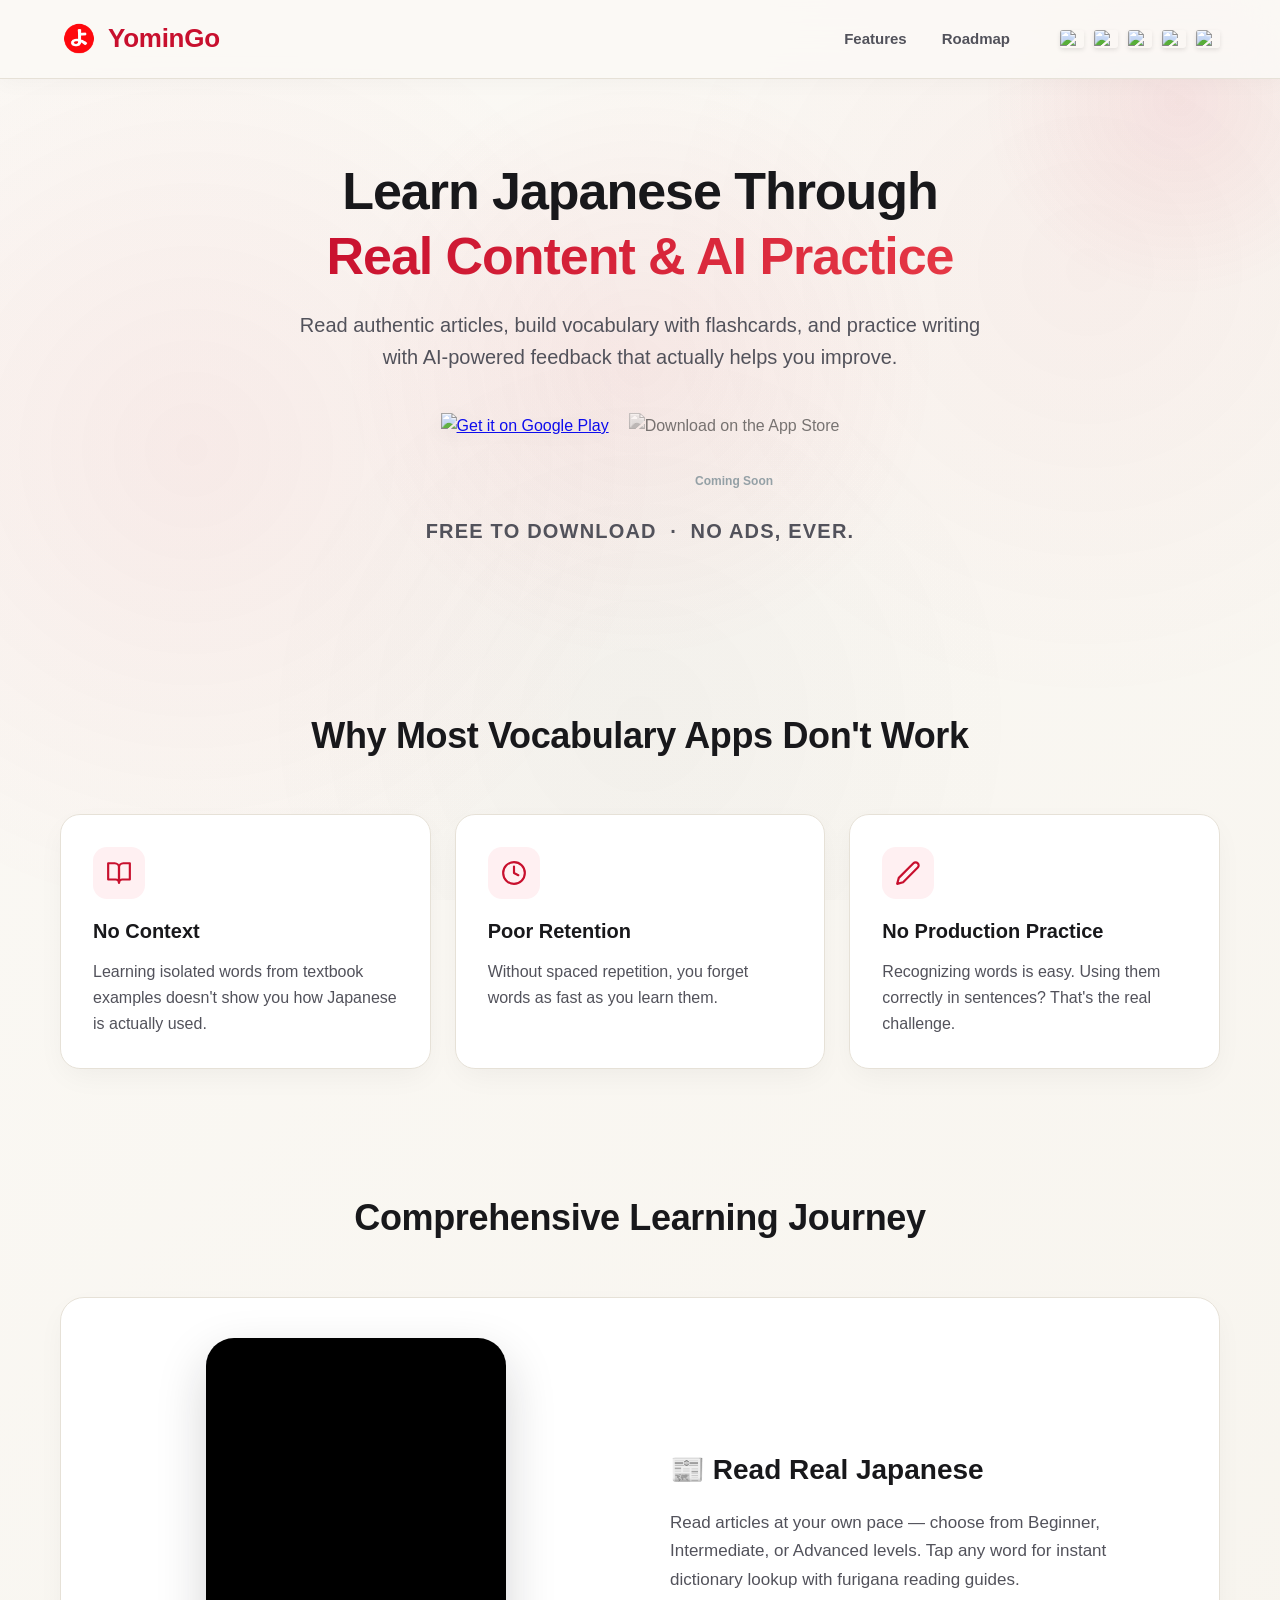
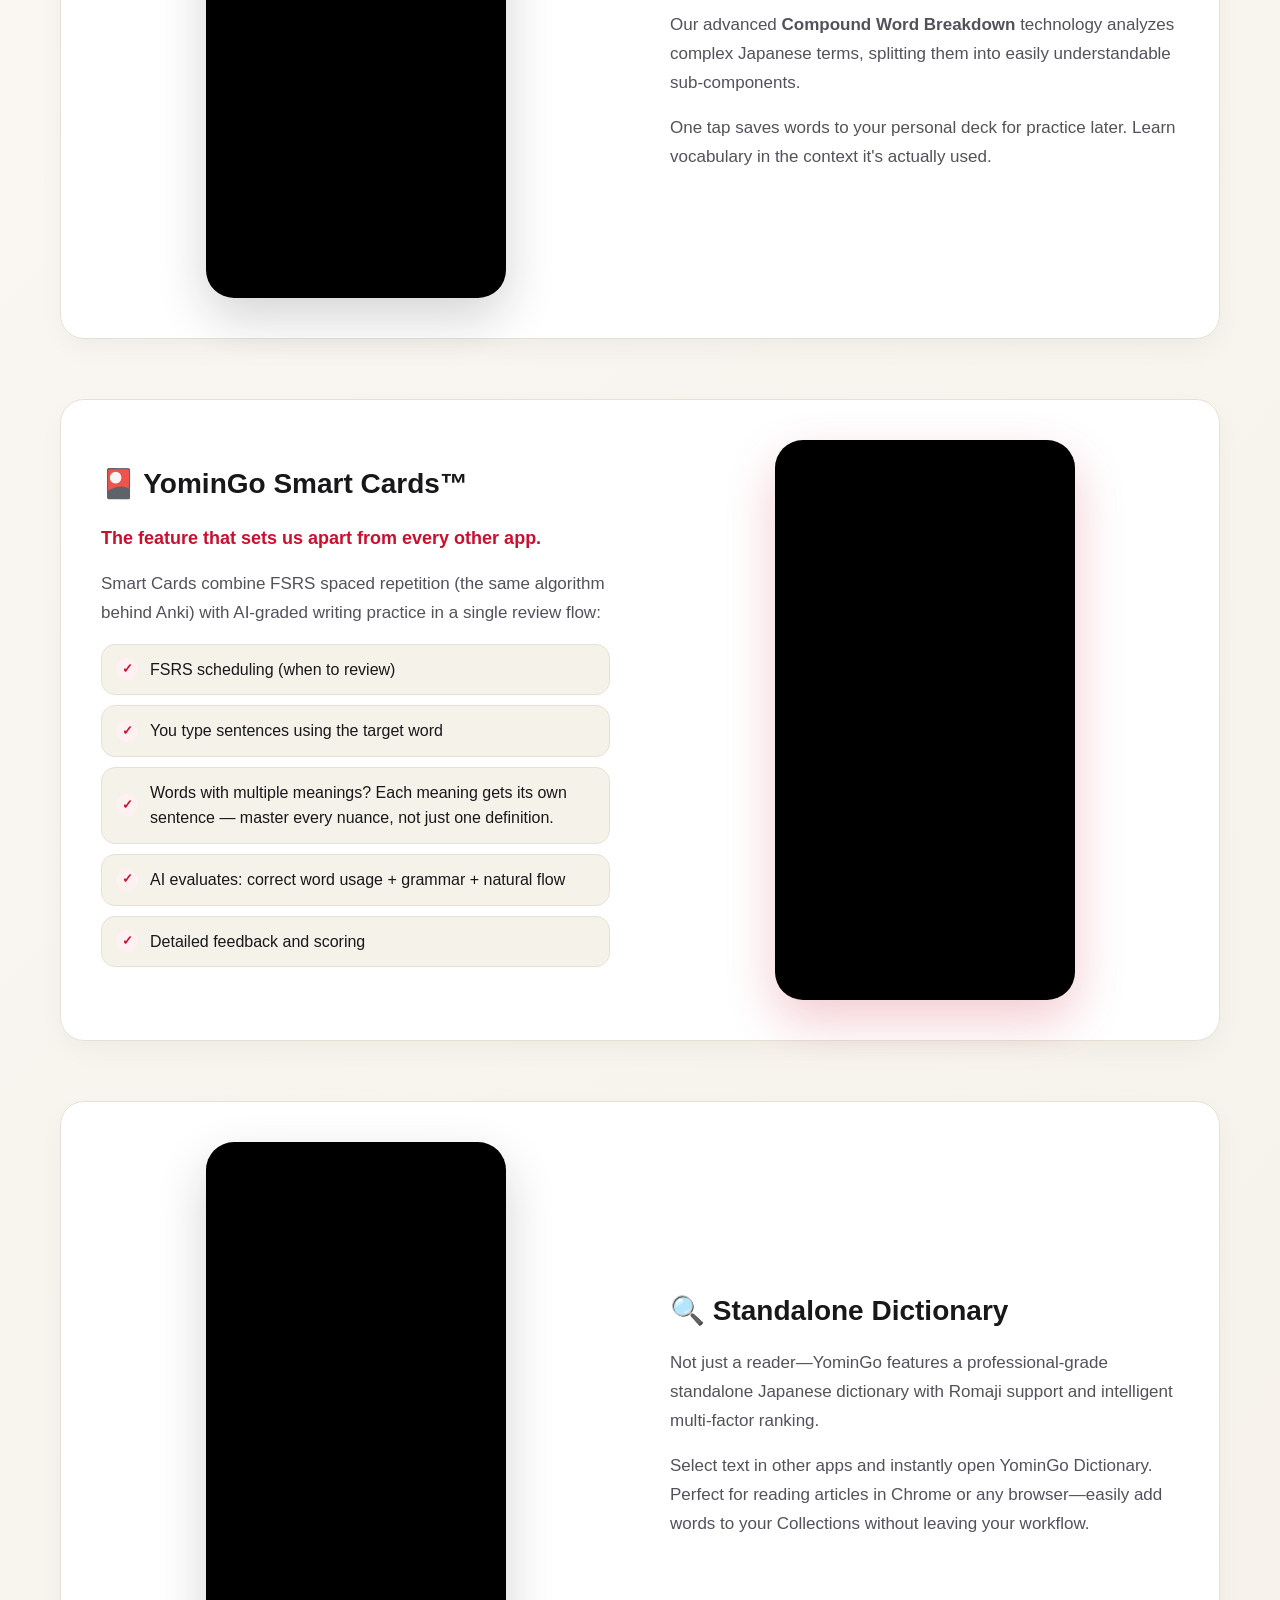
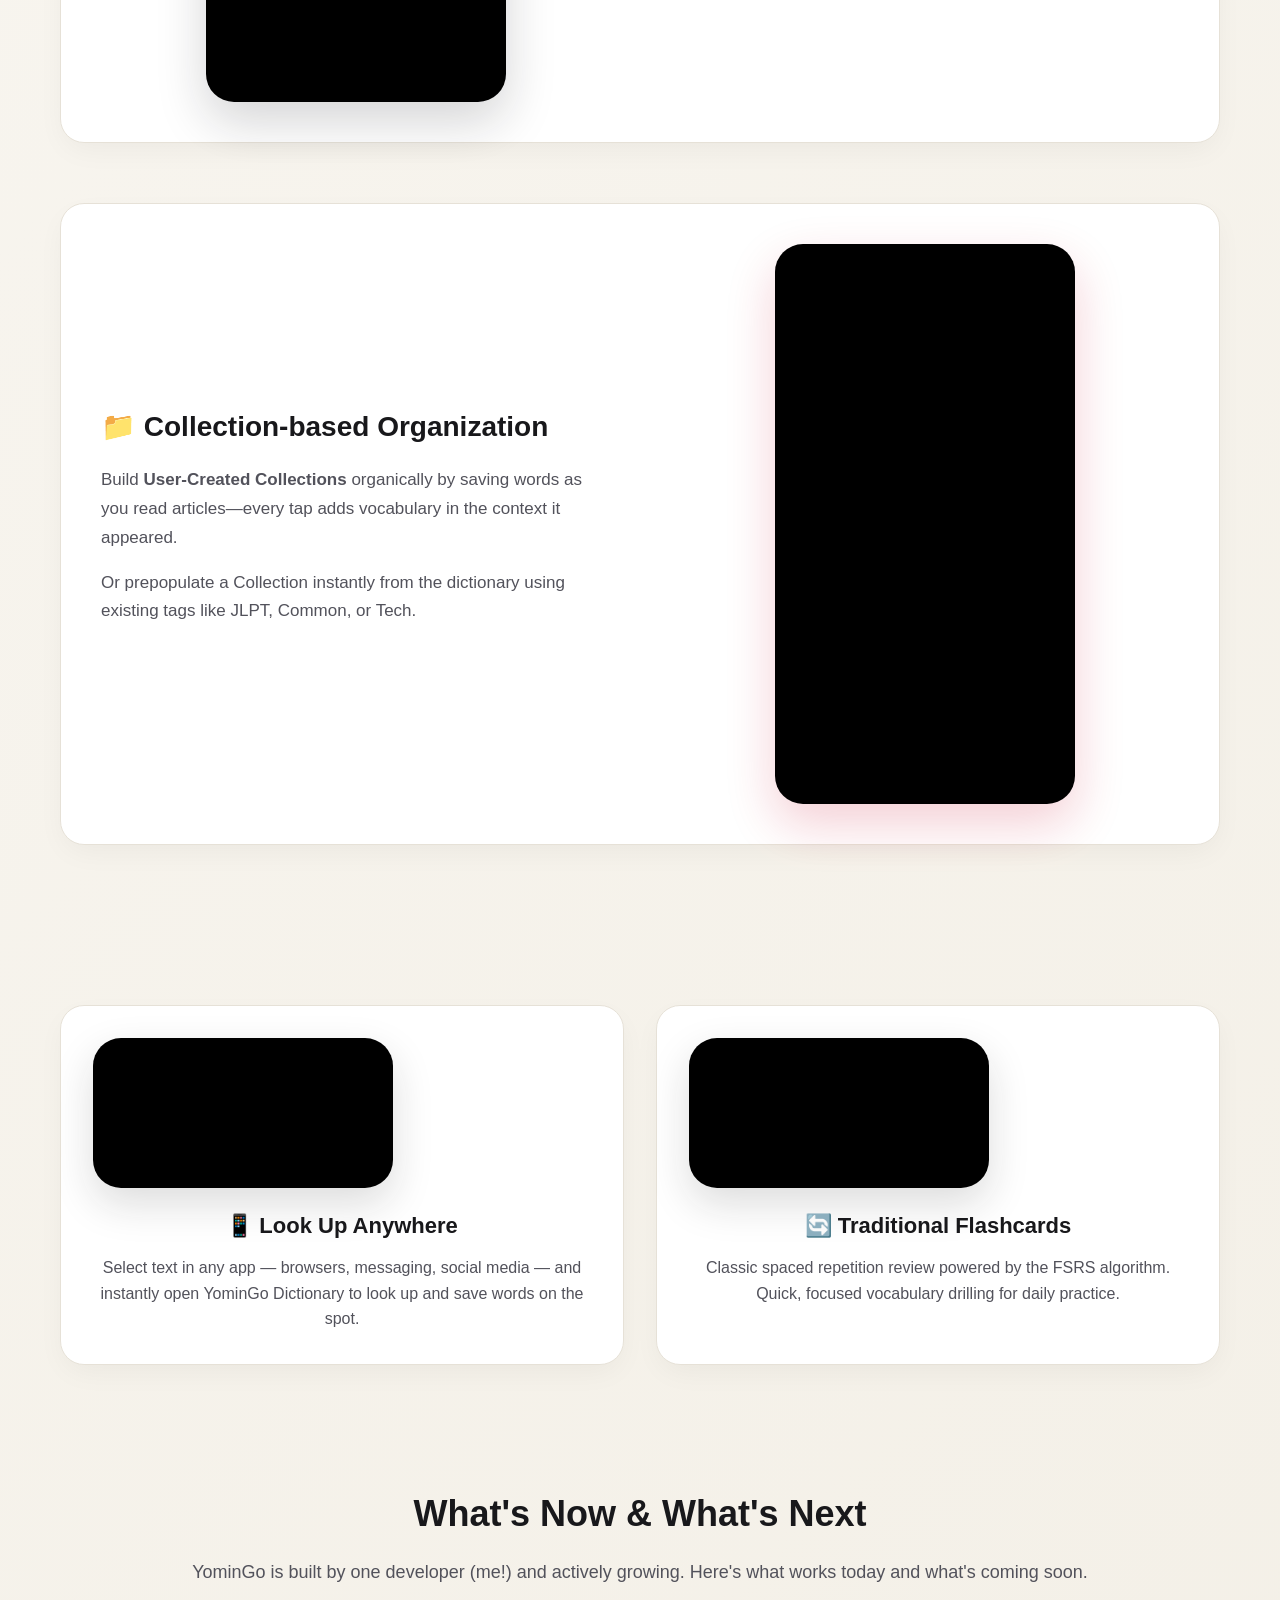
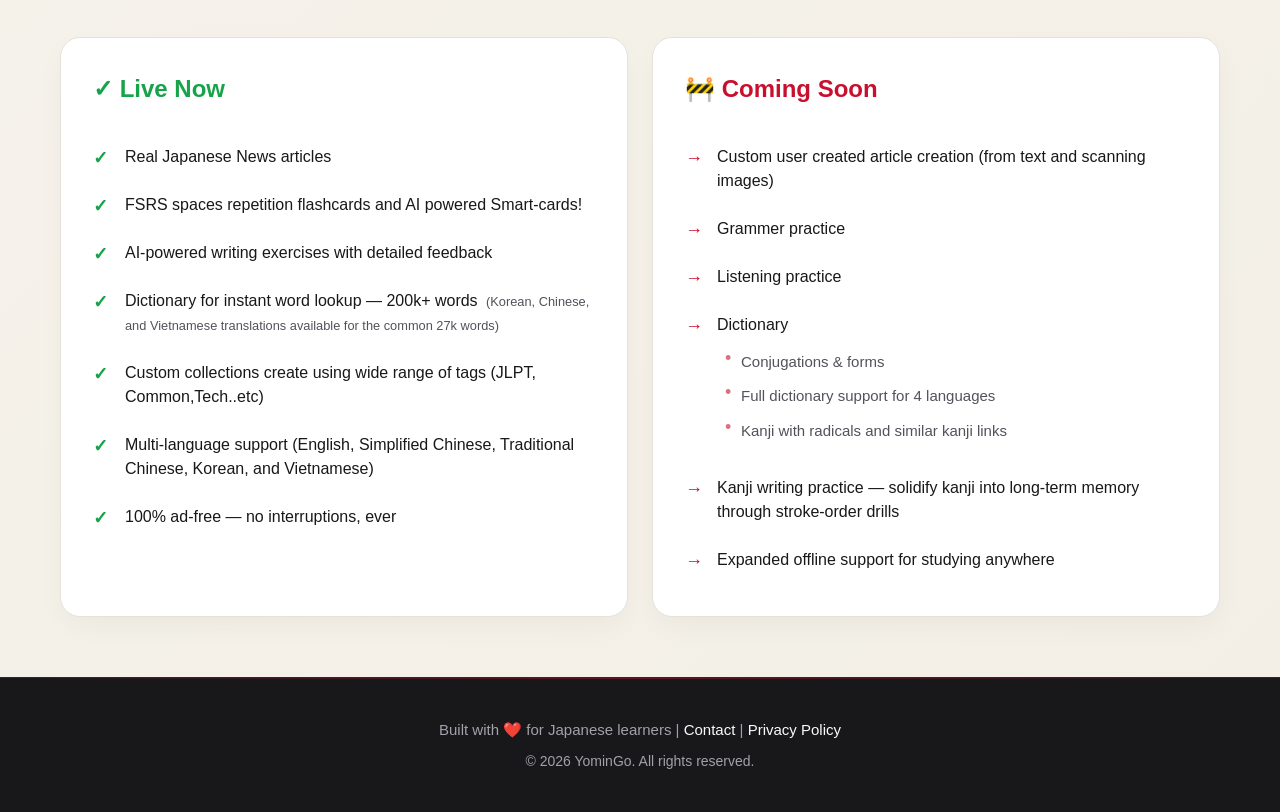
==== commit 29f963c6: "temp support remove" ====
--- a/index.html
+++ b/index.html
@@ -81,7 +81,7 @@
                 <ul class="nav-links" style="align-items: center;">
                     <li><a href="#features" data-i18n="nav_features">Features</a></li>
                     <li><a href="#roadmap" data-i18n="nav_roadmap">Roadmap</a></li>
-                    <li><a href="#support" data-i18n="nav_support">Support</a></li>
+                    <!-- <li><a href="#support" data-i18n="nav_support">Support</a></li> -->
                     <li class="lang-icons" style="display: flex; gap: 10px; align-items: center; margin-left: 15px;">
                         <img src="https://flagcdn.com/w40/us.png" alt="English" title="English" onclick="changeLanguage('en')" style="width: 24px; height: 18px; cursor: pointer; border-radius: 3px; box-shadow: 0 2px 4px rgba(0,0,0,0.1); transition: transform 0.2s;" onmouseover="this.style.transform='scale(1.1)'" onmouseout="this.style.transform='scale(1)'">
                         <img src="https://flagcdn.com/w40/kr.png" alt="Korean" title="한국어" onclick="changeLanguage('ko')" style="width: 24px; height: 18px; cursor: pointer; border-radius: 3px; box-shadow: 0 2px 4px rgba(0,0,0,0.1); transition: transform 0.2s;" onmouseover="this.style.transform='scale(1.1)'" onmouseout="this.style.transform='scale(1)'">
@@ -190,6 +190,7 @@
                     <ul class="smart-bullets">
                         <li data-i18n="smart_step1">FSRS scheduling (when to review)</li>
                         <li data-i18n="smart_step2">You type sentences using the target word</li>
+                        <li data-i18n="smart_step2b">Words with multiple meanings? Each meaning gets its own sentence — master every nuance, not just one definition</li>
                         <li data-i18n="smart_step3">AI evaluates: correct word usage + grammar + natural flow</li>
                         <li data-i18n="smart_step4">Detailed feedback and scoring</li>
                     </ul>
@@ -304,7 +305,7 @@
         </div>
     </section>
 
-    <!-- Support Section -->
+    <!-- Support Section (temporarily hidden)
     <section class="support" id="support">
         <div class="container">
             <h2 data-i18n="support_title">Support Development</h2>
@@ -319,6 +320,7 @@
             </a>
         </div>
     </section>
+    -->
 
     <!-- Footer -->
     <footer>
